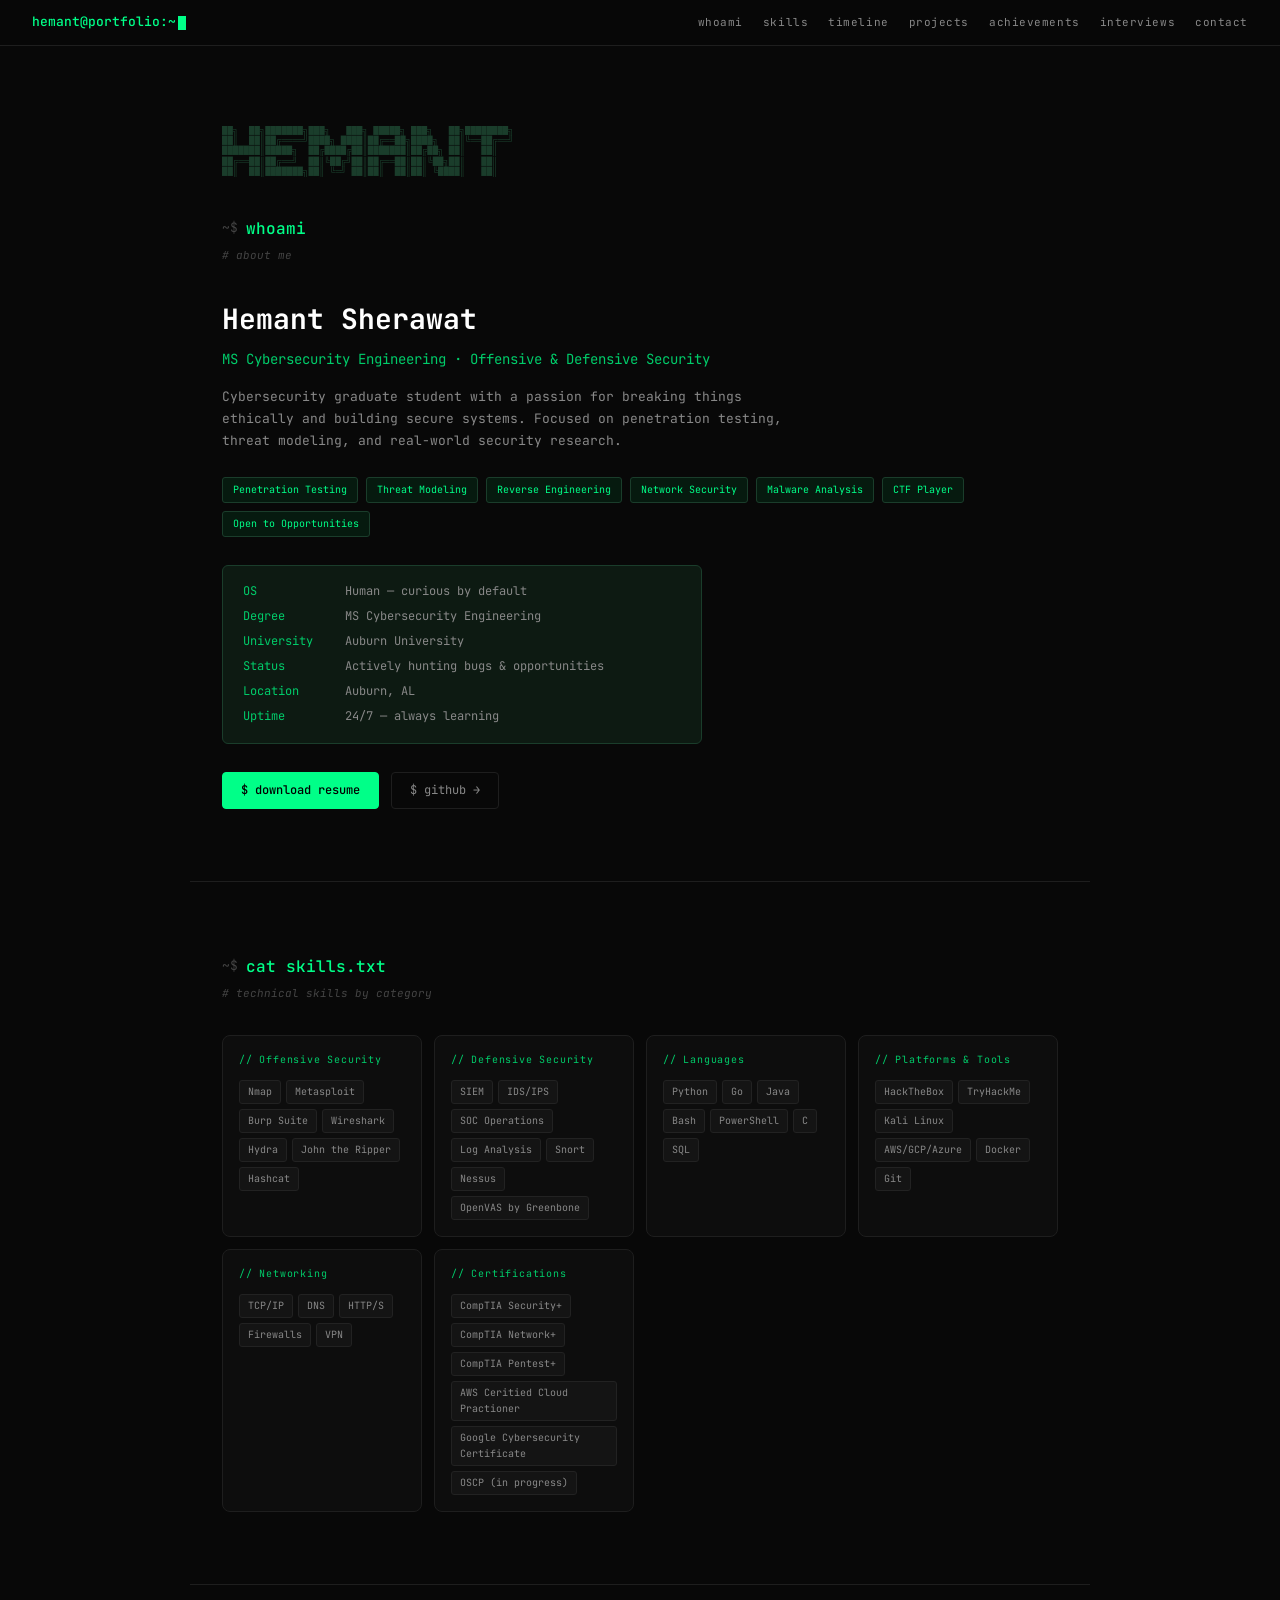
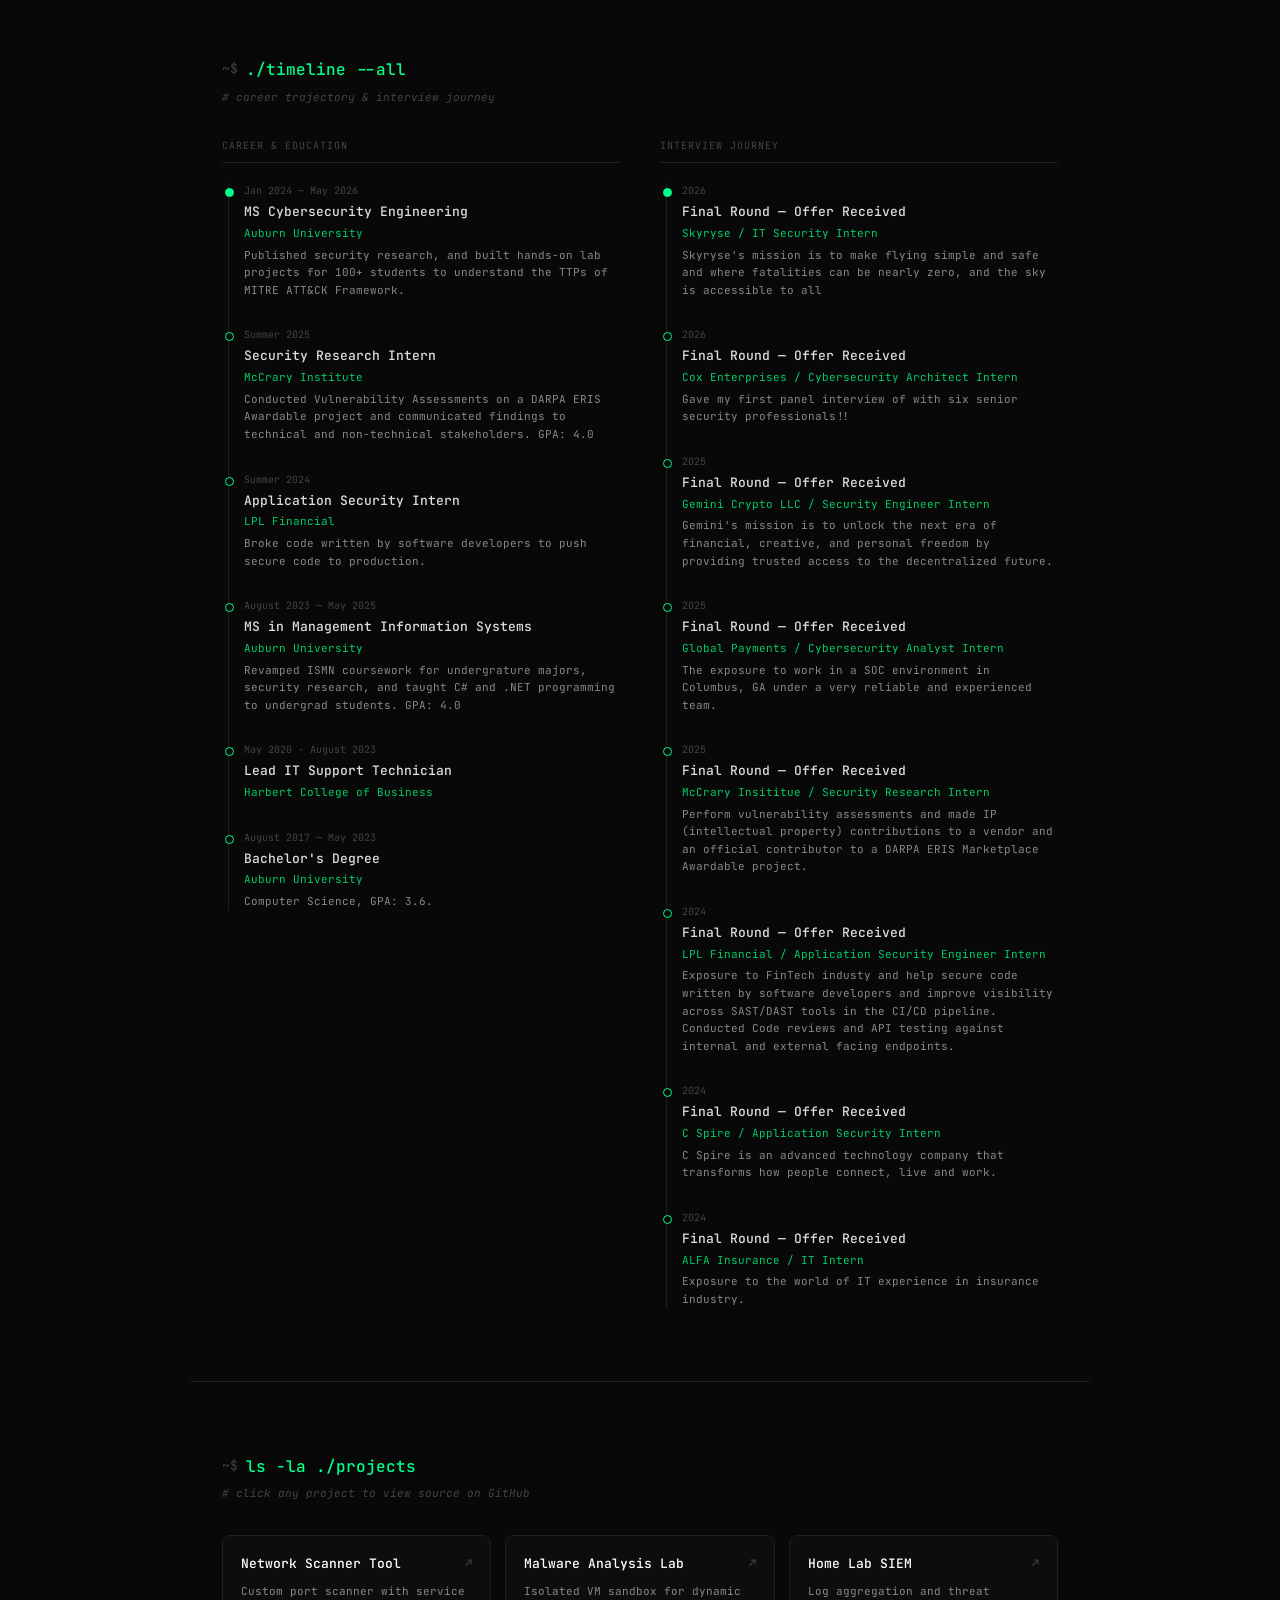
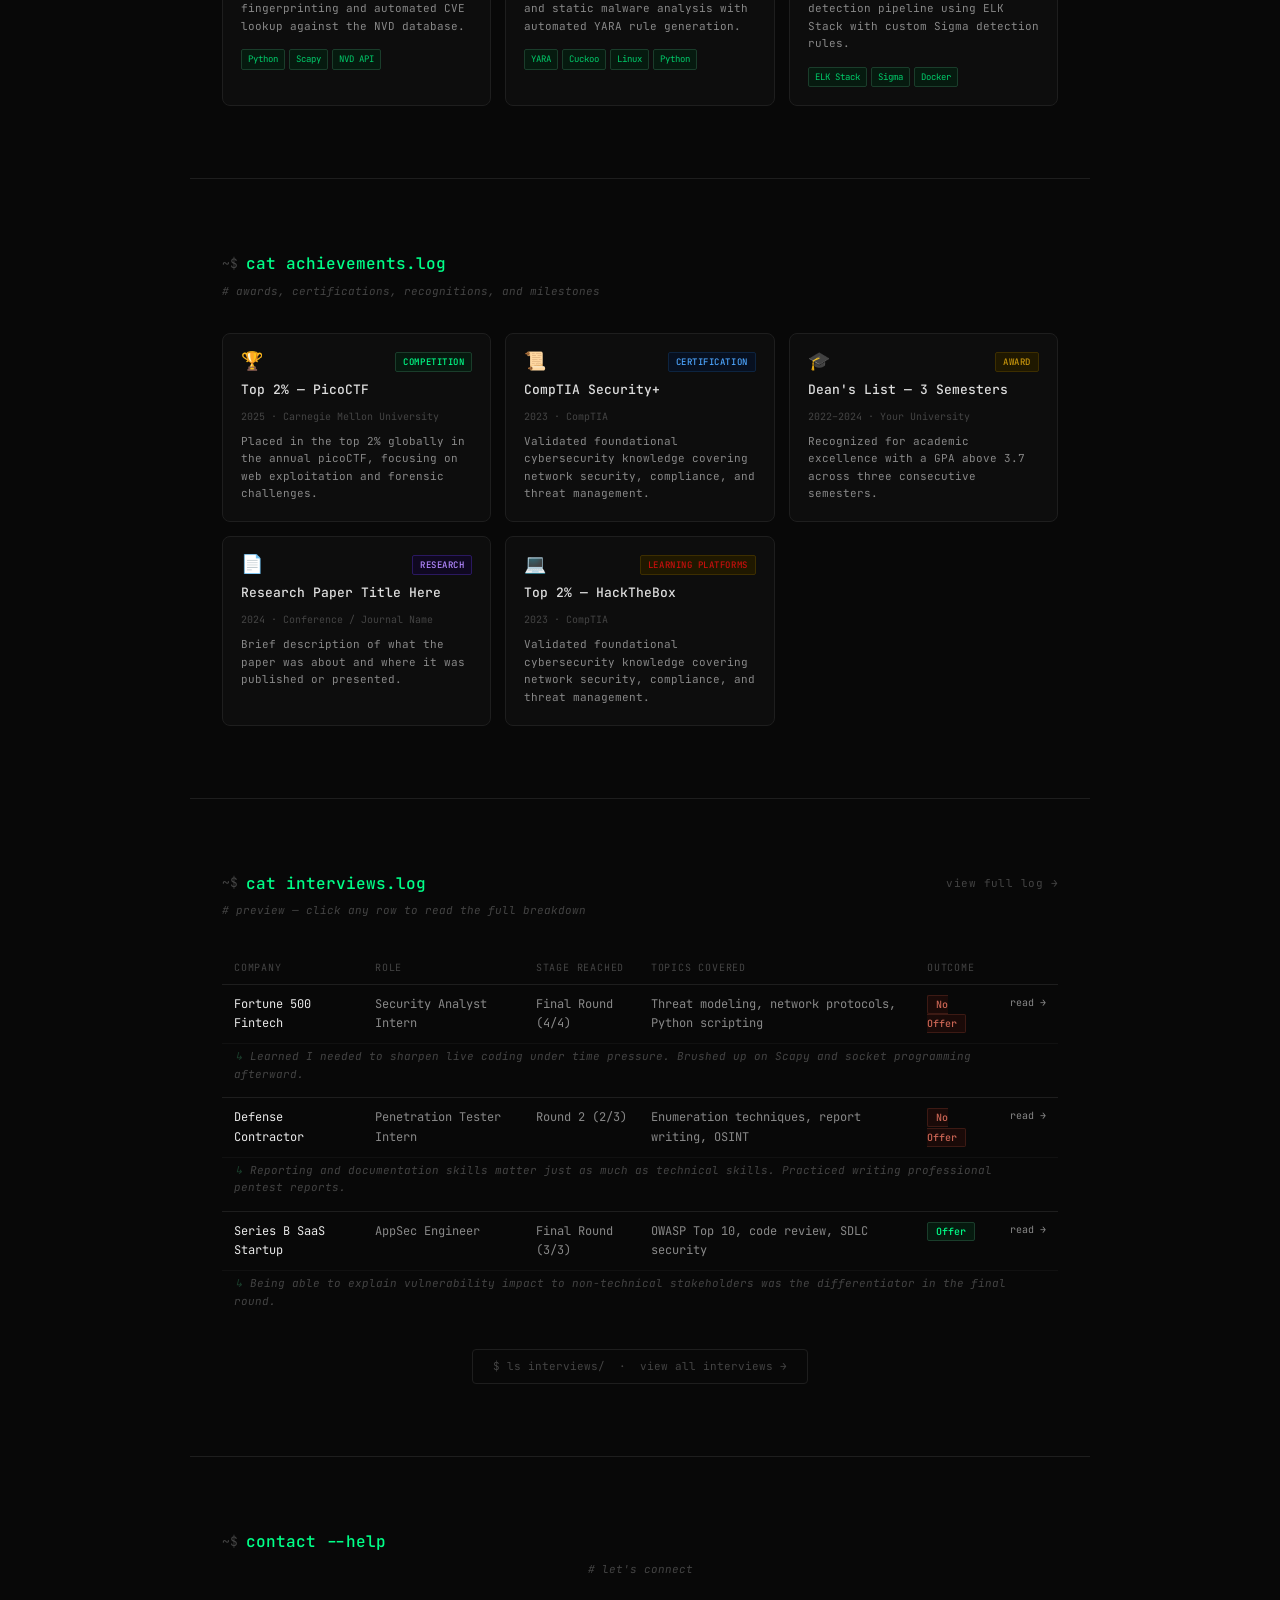
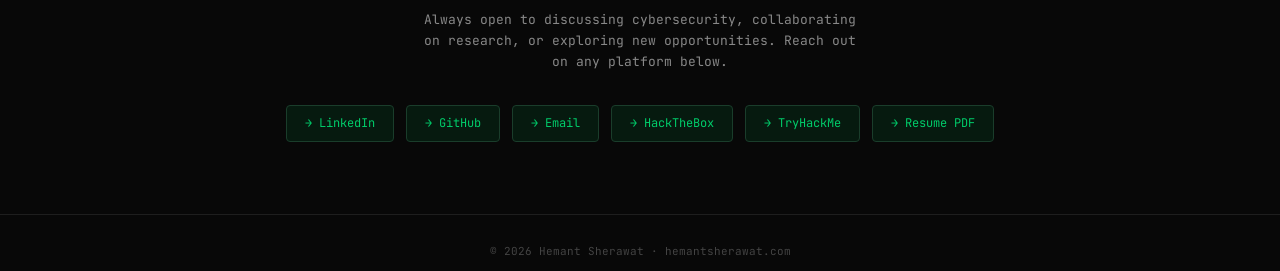
==== index.html @ 99dbd31d "update internship and interview details, including GPA and new roles" ====
<!DOCTYPE html>
<html lang="en">
<head>
  <meta charset="UTF-8" />
  <meta name="viewport" content="width=device-width, initial-scale=1.0" />

  <!-- ============================================================
    PAGE TITLE
    Change "Hemant Sherawat" to your full name.
    The text after the pipe is your tagline — update as you like.
  ============================================================ -->
  <title>Hemant Sherawat | Cybersecurity Engineer</title>

  <!-- ============================================================
    FAVICON
    Replace the href with a path to your own favicon file.
    Generate one at: https://favicon.io
    Example: <link rel="icon" href="./assets/favicon.ico" />
  ============================================================ -->
  <link rel="icon" href="data:image/svg+xml,<svg xmlns='http://www.w3.org/2000/svg' viewBox='0 0 100 100'><text y='.9em' font-size='90'>🔐</text></svg>" />

  <!-- ============================================================
    FONTS
    Currently using JetBrains Mono for the terminal aesthetic.
    To change: replace this URL with a different Google Fonts link
    and update the --font variable at the top of styles.css.
  ============================================================ -->
  <link rel="preconnect" href="https://fonts.googleapis.com" />
  <link rel="preconnect" href="https://fonts.gstatic.com" crossorigin />
  <link href="https://fonts.googleapis.com/css2?family=JetBrains+Mono:wght@400;500;700&display=swap" rel="stylesheet" />

  <!-- ============================================================
    STYLESHEET
    All colors, fonts, layout, and component styles live in styles.css.
    Open that file to change the theme, spacing, or any visual style.
  ============================================================ -->
  <link rel="stylesheet" href="styles.css" />

</head>

<body>

  <!-- ============================================================
    NAVBAR
    Left:  terminal prompt — update "hemant" to your username.
    Right: nav links — each href="#id" scrolls to that section.

    To ADD a nav link:
      Copy one <a> tag and set href="#your-section-id".
      Make sure the matching <section id="your-section-id"> exists below.

    To REMOVE a nav link: delete the <a> tag.
  ============================================================ -->
  <nav>
    <div class="nav-brand">hemant@portfolio:~<span class="cursor"></span></div>
    <div class="nav-links">
      <a href="#whoami">whoami</a>
      <a href="#skills">skills</a>
      <a href="#timeline">timeline</a>
      <a href="#projects">projects</a>
      <a href="#achievements">achievements</a>
      <a href="#interviews">interviews</a>
      <a href="#contact">contact</a>
    </div>
  </nav>


  <!-- ============================================================
    SECTION 1: HERO / WHOAMI
    id="whoami" — linked from navbar

    What to update here:
      - ASCII art <pre>: generate at https://patorjk.com/software/taag/
          Recommended fonts: ANSI Shadow, Big, Banner3
      - .hero-name:   your full name
      - .hero-title:  your current role or program
      - .hero-desc:   1–2 sentence bio
      - .hero-tag:    focus area pills (add/remove <span> as needed)
      - .sysinfo:     update each .si-val with your real info
                      add a row by copying one <div class="si-row"> block
      - Buttons:      set href="/resume.pdf" to your actual file path
                      set the GitHub href to your GitHub profile URL

    Styles for this section: search "7. HERO" in styles.css
  ============================================================ -->
  <section id="whoami">

    <!-- ASCII ART — replace with your own from patorjk.com -->
    <pre class="ascii-art">
██╗  ██╗███████╗███╗   ███╗ █████╗ ███╗   ██╗████████╗
██║  ██║██╔════╝████╗ ████║██╔══██╗████╗  ██║╚══██╔══╝
███████║█████╗  ██╔████╔██║███████║██╔██╗ ██║   ██║
██╔══██║██╔══╝  ██║╚██╔╝██║██╔══██║██║╚██╗██║   ██║
██║  ██║███████╗██║ ╚═╝ ██║██║  ██║██║ ╚████║   ██║
    </pre>

    <div class="section-cmd reveal">
      <div class="cmd-line">
        <span class="cmd-prompt">~$</span>
        <span class="cmd-text">whoami</span>
      </div>
      <div class="cmd-comment"># about me</div>
    </div>

    <!-- NAME — update to your full name -->
    <h1 class="hero-name reveal">Hemant Sherawat</h1>

    <!-- TITLE — your current role, program, or one-liner -->
    <p class="hero-title reveal">MS Cybersecurity Engineering · Offensive & Defensive Security</p>

    <!-- BIO — 1–2 sentences about yourself -->
    <p class="hero-desc reveal">
      Cybersecurity graduate student with a passion for breaking things ethically
      and building secure systems. Focused on penetration testing, threat modeling,
      and real-world security research.
    </p>

    <!-- TAG PILLS — add or remove <span class="hero-tag"> as needed -->
    <div class="hero-tags reveal">
      <span class="hero-tag">Penetration Testing</span>
      <span class="hero-tag">Threat Modeling</span>
      <span class="hero-tag">Reverse Engineering</span>
      <span class="hero-tag">Network Security</span>
      <span class="hero-tag">Malware Analysis</span>
      <span class="hero-tag">CTF Player</span>
      <span class="hero-tag">Open to Opportunities</span>
    </div>

    <!-- SYSINFO CARD (neofetch-style)
         Row format: <div class="si-row">
                       <span class="si-key">Label</span>
                       <span class="si-val">Value</span>
                     </div>
         To add a row: copy one si-row block.
         To remove a row: delete the si-row block. -->
    <div class="sysinfo reveal">
      <div class="si-row"><span class="si-key">OS</span><span class="si-val">Human — curious by default</span></div>
      <div class="si-row"><span class="si-key">Degree</span><span class="si-val">MS Cybersecurity Engineering</span></div>
      <div class="si-row"><span class="si-key">University</span><span class="si-val">Auburn University</span></div>
      <div class="si-row"><span class="si-key">Status</span><span class="si-val">Actively hunting bugs & opportunities</span></div>
      <div class="si-row"><span class="si-key">Location</span><span class="si-val">Auburn, AL</span></div>
      <div class="si-row"><span class="si-key">Uptime</span><span class="si-val">24/7 — always learning</span></div>
    </div>

    <!-- BUTTONS
         .btn-primary: filled green button
         .btn-ghost:   outlined button
         To add a button: copy one <a> block.
         To remove: delete the <a> block. -->
    <div class="hero-btns reveal">
      <a href="/resume.pdf" class="btn btn-primary" download>$ download resume</a>
      <a href="https://github.com/hzs0084" target="_blank" class="btn btn-ghost">$ github →</a>
    </div>

  </section>


  <!-- ============================================================
    SECTION 2: SKILLS
    id="skills" — linked from navbar

    Each .skill-card = one category.
    Each .skill-pill = one tool or technology.

    To ADD a category:  copy an entire .skill-card block.
    To ADD a skill:     add <span class="skill-pill">Name</span>.
    To REMOVE either:   delete the relevant block or tag.

    Styles for this section: search "8. SKILLS" in styles.css
  ============================================================ -->
  <section id="skills">
    <div class="section-cmd reveal">
      <div class="cmd-line">
        <span class="cmd-prompt">~$</span>
        <span class="cmd-text">cat skills.txt</span>
      </div>
      <div class="cmd-comment"># technical skills by category</div>
    </div>

    <div class="skills-grid">

      <!-- OFFENSIVE SECURITY — add tools with <span class="skill-pill"> -->
      <div class="skill-card reveal">
        <div class="skill-cat-name">// Offensive Security</div>
        <div class="skill-pills">
          <span class="skill-pill">Nmap</span>
          <span class="skill-pill">Metasploit</span>
          <span class="skill-pill">Burp Suite</span>
          <span class="skill-pill">Wireshark</span>
          <span class="skill-pill">Hydra</span>
          <span class="skill-pill">John the Ripper</span>
          <span class="skill-pill">Hashcat</span>
        </div>
      </div>

      <!-- DEFENSIVE SECURITY -->
      <div class="skill-card reveal">
        <div class="skill-cat-name">// Defensive Security</div>
        <div class="skill-pills">
          <span class="skill-pill">SIEM</span>
          <span class="skill-pill">IDS/IPS</span>
          <span class="skill-pill">SOC Operations</span>
          <span class="skill-pill">Log Analysis</span>
          <span class="skill-pill">Snort</span>
          <span class="skill-pill">Nessus</span>
          <span class="skill-pill">OpenVAS by Greenbone</span>
        </div>
      </div>

      <!-- LANGUAGES -->
      <div class="skill-card reveal">
        <div class="skill-cat-name">// Languages</div>
        <div class="skill-pills">
          <span class="skill-pill">Python</span>
          <span class="skill-pill">Go</span>
          <span class="skill-pill">Java</span>
          <span class="skill-pill">Bash</span>
          <span class="skill-pill">PowerShell</span>
          <span class="skill-pill">C</span>
          <span class="skill-pill">SQL</span>
        </div>
      </div>

      <!-- PLATFORMS & TOOLS -->
      <div class="skill-card reveal">
        <div class="skill-cat-name">// Platforms & Tools</div>
        <div class="skill-pills">
          <span class="skill-pill">HackTheBox</span>
          <span class="skill-pill">TryHackMe</span>
          <span class="skill-pill">Kali Linux</span>
          <span class="skill-pill">AWS/GCP/Azure</span>
          <span class="skill-pill">Docker</span>
          <span class="skill-pill">Git</span>
        </div>
      </div>

      <!-- NETWORKING -->
      <div class="skill-card reveal">
        <div class="skill-cat-name">// Networking</div>
        <div class="skill-pills">
          <span class="skill-pill">TCP/IP</span>
          <span class="skill-pill">DNS</span>
          <span class="skill-pill">HTTP/S</span>
          <span class="skill-pill">Firewalls</span>
          <span class="skill-pill">VPN</span>
        </div>
      </div>

      <!-- CERTIFICATIONS — earned or in-progress -->
      <div class="skill-card reveal">
        <div class="skill-cat-name">// Certifications</div>
        <div class="skill-pills">
          <span class="skill-pill">CompTIA Security+</span>
          <span class="skill-pill">CompTIA Network+</span>
          <span class="skill-pill">CompTIA Pentest+</span>
          <span class="skill-pill">AWS Ceritied Cloud Practioner</span>
          <span class="skill-pill">Google Cybersecurity Certificate</span>
          <span class="skill-pill">OSCP (in progress)</span>
          <!-- Example: <span class="skill-pill">OSCP</span> -->
        </div>
      </div>

    </div><!-- end .skills-grid -->
  </section>


  <!-- ============================================================
    SECTION 3: TIMELINE
    id="timeline" — linked from navbar

    Two columns: career/education (left) · interview journey (right).
    Each .tl-item = one milestone.

    To ADD a milestone:
      1. Copy a .tl-item block into the correct column.
      2. Update .tl-year, .tl-role, .tl-org, .tl-desc.
      3. Current position → class="tl-dot active"
         Past position    → class="tl-dot"
    To REMOVE: delete the .tl-item block.
    Order: newest first (top of list = most recent).

    Styles for this section: search "9. TIMELINE" in styles.css
  ============================================================ -->
  <section id="timeline">
    <div class="section-cmd reveal">
      <div class="cmd-line">
        <span class="cmd-prompt">~$</span>
        <span class="cmd-text">./timeline --all</span>
      </div>
      <div class="cmd-comment"># career trajectory & interview journey</div>
    </div>

    <div class="tl-layout">

      <!-- ── LEFT COLUMN: CAREER & EDUCATION ─────────────────── -->
      <div>
        <div class="tl-column-label reveal">career &amp; education</div>
        <div class="timeline">

          <!-- CURRENT POSITION — tl-dot active = filled green dot -->
          <div class="tl-item reveal">
            <div class="tl-dot active"></div>
            <div class="tl-year">Jan 2024 — May 2026</div>
            <div class="tl-role">MS Cybersecurity Engineering</div>
            <div class="tl-org">Auburn University</div>
            <div class="tl-desc">Published security research, and built hands-on lab projects for 100+ students 
              to understand the TTPs of MITRE ATT&CK Framework.</div>
          </div>

          <!-- PAST ROLE — copy this block for each internship/job -->
          <div class="tl-item reveal">
            <div class="tl-dot"></div>
            <div class="tl-year">Summer 2025</div>
            <div class="tl-role">Security Research Intern</div>
            <div class="tl-org">McCrary Institute</div>
            <div class="tl-desc">Conducted Vulnerability Assessments on a DARPA ERIS Awardable project and 
              communicated findings to technical and non-technical stakeholders. GPA: 4.0</div>
          </div>

          <!-- PAST ROLE — copy this block for each internship/job -->
          <div class="tl-item reveal">
            <div class="tl-dot"></div>
            <div class="tl-year">Summer 2024</div>
            <div class="tl-role">Application Security Intern</div>
            <div class="tl-org">LPL Financial</div>
            <div class="tl-desc">Broke code written by software developers to push secure code to production.</div>
          </div>

          <!-- PAST ROLE — -->

          <div class="tl-item reveal">
            <div class="tl-dot"></div>
            <div class="tl-year">August 2023 — May 2025</div>
            <div class="tl-role">MS in Management Information Systems</div>
            <div class="tl-org">Auburn University</div>
            <div class="tl-desc">Revamped ISMN coursework for undergrature majors, security research, and 
              taught C# and .NET programming to undergrad students. GPA: 4.0</div>
          </div>

          <!-- PAST ROLE — -->
          <div class="tl-item reveal">
            <div class="tl-dot"></div>
            <div class="tl-year">May 2020 - August 2023</div>
            <div class="tl-role">Lead IT Support Technician</div>
            <div class="tl-org">Harbert College of Business</div>
            <!-- <div class="tl-desc">Brief description of what you did and what you learned.</div> -->
          </div>

          <!-- EDUCATION MILESTONE -->
          <div class="tl-item reveal">
            <div class="tl-dot"></div>
            <div class="tl-year">August 2017 — May 2023</div>
            <div class="tl-role">Bachelor's Degree</div>
            <div class="tl-org">Auburn University</div>
            <div class="tl-desc">Computer Science, GPA: 3.6.</div>
          </div>

          <!-- ADD MORE CAREER MILESTONES ABOVE THIS LINE -->

        </div><!-- end .timeline (left) -->
      </div>

      <!-- ── RIGHT COLUMN: INTERVIEW JOURNEY ──────────────────── -->
      <!-- High-level summary only — full details live in #interviews below.
           Keep each .tl-desc short and focused on the key lesson. -->
      <div>
        <div class="tl-column-label reveal">interview journey</div>
        <div class="timeline">

          <div class="tl-item reveal">
            <div class="tl-dot active"></div>
            <div class="tl-year">2026</div>
            <div class="tl-role">Final Round — Offer Received</div>
            <div class="tl-org">Skyryse / IT Security Intern</div>
            <div class="tl-desc">Skyryse's mission is to make flying simple and safe and 
               where fatalities can be nearly zero, and the sky is accessible to all</div>
            <!-- <div class="tl-desc">Describe what made this interview stand out and what you learned.</div> -->
          </div>


          <div class="tl-item reveal">
            <div class="tl-dot"></div>
            <div class="tl-year">2026</div>
            <div class="tl-role">Final Round — Offer Received</div>
            <div class="tl-org">Cox Enterprises / Cybersecurity Architect Intern</div>
            <div class="tl-desc">Gave my first panel interview of with six senior security professionals!!</div>
          </div>

          <div class="tl-item reveal">
            <div class="tl-dot"></div>
            <div class="tl-year">2025</div>
            <div class="tl-role">Final Round — Offer Received</div>
            <div class="tl-org">Gemini Crypto LLC / Security Engineer Intern</div>
            <div class="tl-desc">Gemini's mission is to unlock the next era of financial, creative, and personal freedom 
              by providing trusted access to the decentralized future.</div>
          </div>


          <div class="tl-item reveal">
            <div class="tl-dot"></div>
            <div class="tl-year">2025</div>
            <div class="tl-role">Final Round — Offer Received</div>
            <div class="tl-org">Global Payments / Cybersecurity Analyst Intern</div>
            <div class="tl-desc">The exposure to work in a SOC environment in Columbus, GA under a very reliable and
              experienced team.</div>
          </div>

          <div class="tl-item reveal">
            <div class="tl-dot"></div>
            <div class="tl-year">2025</div>
            <div class="tl-role">Final Round — Offer Received</div>
            <div class="tl-org">McCrary Insititue / Security Research Intern</div>
            <div class="tl-desc">Perform vulnerability assessments and made IP (intellectual property) contributions 
              to a vendor and an official contributor to a DARPA ERIS Marketplace Awardable project.
            </div>
          </div>

          <div class="tl-item reveal">
            <div class="tl-dot"></div>
            <div class="tl-year">2024</div>
            <div class="tl-role">Final Round — Offer Received</div>
            <div class="tl-org">LPL Financial / Application Security Engineer Intern</div>
            <div class="tl-desc"> Exposure to FinTech industy and help secure code written by software developers and improve visibility
              across SAST/DAST tools in the CI/CD pipeline. Conducted Code reviews and API testing against internal and external facing
              endpoints.
            </div>
          </div>

          <div class="tl-item reveal">
            <div class="tl-dot"></div>
            <div class="tl-year">2024</div>
            <div class="tl-role">Final Round — Offer Received</div>
            <div class="tl-org">C Spire / Application Security Intern</div>
            <div class="tl-desc">C Spire is an advanced technology company that transforms how people connect, live and work.
            </div>
          </div>

          <div class="tl-item reveal">
            <div class="tl-dot"></div>
            <div class="tl-year">2024</div>
            <div class="tl-role">Final Round — Offer Received</div>
            <div class="tl-org">ALFA Insurance / IT Intern</div>
            <div class="tl-desc">Exposure to the world of IT experience in insurance industry.</div>
          </div>
<!-- 
           <div class="tl-item reveal">
            <div class="tl-dot"></div>
            <div class="tl-year">2024</div>
            <div class="tl-role">Multiple Final Rounds</div>
            <div class="tl-org">Various companies</div>
            <div class="tl-desc">Sharpened threat modeling and live coding under pressure across 3 final rounds.</div>
          </div>


          <div class="tl-item reveal">
            <div class="tl-dot"></div>
            <div class="tl-year">2023</div>
            <div class="tl-role">First Technical Interviews</div>
            <div class="tl-org">Entry level roles</div>
            <div class="tl-desc">First exposure to behavioral + technical screening. Learned to structure answers with STAR method.</div>
          </div> -->

          <!-- ADD MORE INTERVIEW MILESTONES ABOVE THIS LINE -->

        </div><!-- end .timeline (right) -->
      </div>

    </div><!-- end .tl-layout -->
  </section>


  <!-- ============================================================
    SECTION 4: PROJECTS
    id="projects" — linked from navbar

    Each .proj-card = one project. The entire card is a link.

    To ADD a project:
      1. Copy one <a class="proj-card"> block.
      2. Set href to your GitHub repo or live demo URL.
      3. Update .proj-name, .proj-desc, and .proj-tag pills.
    To REMOVE: delete the <a class="proj-card"> block.

    Tip: order by impressiveness — best project first.
    Styles for this section: search "10. PROJECTS" in styles.css
  ============================================================ -->
  <section id="projects">
    <div class="section-cmd reveal">
      <div class="cmd-line">
        <span class="cmd-prompt">~$</span>
        <span class="cmd-text">ls -la ./projects</span>
      </div>
      <div class="cmd-comment"># click any project to view source on GitHub</div>
    </div>

    <div class="projects-grid">

      <!-- PROJECT CARD — copy this block for each project -->
      <a href="https://github.com/YOUR_USERNAME/project-1" target="_blank" class="proj-card reveal">
        <div class="proj-header">
          <span class="proj-name">Network Scanner Tool</span>
          <span class="proj-arrow">↗</span>
        </div>
        <p class="proj-desc">
          Custom port scanner with service fingerprinting and automated CVE
          lookup against the NVD database.
        </p>
        <!-- Stack tags — add/remove <span class="proj-tag"> as needed -->
        <div class="proj-tags">
          <span class="proj-tag">Python</span>
          <span class="proj-tag">Scapy</span>
          <span class="proj-tag">NVD API</span>
        </div>
      </a>

      <a href="https://github.com/YOUR_USERNAME/project-2" target="_blank" class="proj-card reveal">
        <div class="proj-header">
          <span class="proj-name">Malware Analysis Lab</span>
          <span class="proj-arrow">↗</span>
        </div>
        <p class="proj-desc">
          Isolated VM sandbox for dynamic and static malware analysis with
          automated YARA rule generation.
        </p>
        <div class="proj-tags">
          <span class="proj-tag">YARA</span>
          <span class="proj-tag">Cuckoo</span>
          <span class="proj-tag">Linux</span>
          <span class="proj-tag">Python</span>
        </div>
      </a>

      <a href="https://github.com/YOUR_USERNAME/project-3" target="_blank" class="proj-card reveal">
        <div class="proj-header">
          <span class="proj-name">Home Lab SIEM</span>
          <span class="proj-arrow">↗</span>
        </div>
        <p class="proj-desc">
          Log aggregation and threat detection pipeline using ELK Stack with
          custom Sigma detection rules.
        </p>
        <div class="proj-tags">
          <span class="proj-tag">ELK Stack</span>
          <span class="proj-tag">Sigma</span>
          <span class="proj-tag">Docker</span>
        </div>
      </a>

      <!-- ADD YOUR REAL PROJECTS ABOVE THIS LINE -->

    </div><!-- end .projects-grid -->
  </section>


  <!-- ============================================================
    SECTION 5: ACHIEVEMENTS
    id="achievements" — linked from navbar

    Each .achievement-item = one achievement card.

    To ADD an achievement:
      1. Copy one .achievement-item block.
      2. Update .ach-icon (emoji), .ach-title, .ach-meta, .ach-desc.
      3. Set the badge class to match the type:
           .badge-gold   → awards, scholarships, honors
           .badge-blue   → certifications, completed courses
           .badge-green  → CTF / competition placements
           .badge-purple → publications, research, conference talks
    To REMOVE: delete the .achievement-item block.

    Styles for this section: search "11. ACHIEVEMENTS" in styles.css
  ============================================================ -->
  <section id="achievements">
    <div class="section-cmd reveal">
      <div class="cmd-line">
        <span class="cmd-prompt">~$</span>
        <span class="cmd-text">cat achievements.log</span>
      </div>
      <div class="cmd-comment"># awards, certifications, recognitions, and milestones</div>
    </div>

    <div class="achievements-grid">

      <!-- CTF / COMPETITION — badge-green -->
      <div class="achievement-item reveal">
        <div class="ach-top">
          <span class="ach-icon">🏆</span>
          <span class="ach-badge badge-green">Competition</span>
        </div>
        <div class="ach-title">Top 2% — PicoCTF</div>
        <div class="ach-meta">2025 · Carnegie Mellon University</div>
        <div class="ach-desc">Placed in the top 2% globally in the annual picoCTF, focusing on web exploitation and forensic challenges.</div>
      </div>

      <!-- CERTIFICATION — badge-blue -->
      <div class="achievement-item reveal">
        <div class="ach-top">
          <span class="ach-icon">📜</span>
          <span class="ach-badge badge-blue">Certification</span>
        </div>
        <div class="ach-title">CompTIA Security+</div>
        <div class="ach-meta">2023 · CompTIA</div>
        <div class="ach-desc">Validated foundational cybersecurity knowledge covering network security, compliance, and threat management.</div>
      </div>

      <!-- AWARD / HONOR — badge-gold -->
      <div class="achievement-item reveal">
        <div class="ach-top">
          <span class="ach-icon">🎓</span>
          <span class="ach-badge badge-gold">Award</span>
        </div>
        <div class="ach-title">Dean's List — 3 Semesters</div>
        <div class="ach-meta">2022–2024 · Your University</div>
        <div class="ach-desc">Recognized for academic excellence with a GPA above 3.7 across three consecutive semesters.</div>
      </div>

      <!-- RESEARCH / PUBLICATION — badge-purple -->
      <div class="achievement-item reveal">
        <div class="ach-top">
          <span class="ach-icon">📄</span>
          <span class="ach-badge badge-purple">Research</span>
        </div>
        <div class="ach-title">Research Paper Title Here</div>
        <div class="ach-meta">2024 · Conference / Journal Name</div>
        <div class="ach-desc">Brief description of what the paper was about and where it was published or presented.</div>
      </div>

      <!-- LEARNING PLATFORMS — badge-red -->
      <div class="achievement-item reveal">
        <div class="ach-top">
          <span class="ach-icon">💻</span>
          <span class="ach-badge badge-red">Learning Platforms</span>
        </div>
        <div class="ach-title">Top 2% — HackTheBox</div>
        <div class="ach-meta">2023 · CompTIA</div>
        <div class="ach-desc">Validated foundational cybersecurity knowledge covering network security, compliance, and threat management.</div>
      </div>

      <!-- ADD YOUR REAL ACHIEVEMENTS ABOVE THIS LINE -->

    </div><!-- end .achievements-grid -->
  </section>


  <!-- ============================================================
    SECTION 6: INTERVIEW LOG
    id="interviews" — linked from navbar

    This is a PREVIEW TABLE — shows your 3 most recent interviews.
    Clicking any row navigates to the full detail page.
    Clicking "view full log →" navigates to interviews/index.html.

    To ADD an interview row:
      1. Copy one <tr class="interview-row"> block (+ optional takeaway <tr>).
      2. Set data-href to the relative path of the detail page,
         e.g. data-href="./interviews/company-role.html"
         If the detail page doesn't exist yet, leave it as "#" temporarily.
      3. Update all <td> cells.
      4. Set the outcome badge class:
           <span class="status offer">    Offer received
           <span class="status no-offer"> Rejected
           <span class="status pending">  In progress
           <span class="status withdrew"> You withdrew
    The takeaway row is optional — delete it if not needed.
    Keep this table to your 3–4 most recent/notable interviews.
    All interviews live in interviews/index.html.

    Styles for this section: search "12. INTERVIEW" in styles.css
    Row click behaviour: see "INTERVIEW ROW CLICKS" in main.js
  ============================================================ -->
  <section id="interviews">
    <div class="section-cmd reveal">
      <div class="cmd-line">
        <span class="cmd-prompt">~$</span>
        <span class="cmd-text">cat interviews.log</span>
        <!-- "view full log →" — links to the full interviews index page.
             No changes needed unless you move the interviews folder. -->
        <a href="./interviews/index.html" class="cmd-view-all">view full log →</a>
      </div>
      <div class="cmd-comment"># preview — click any row to read the full breakdown</div>
    </div>

    <div class="interview-table-wrap reveal">
      <table class="interview-table">
        <thead>
          <tr>
            <!-- Column headers — rename freely -->
            <th>Company</th>
            <th>Role</th>
            <th>Stage Reached</th>
            <th>Topics Covered</th>
            <th>Outcome</th>
            <th></th><!-- arrow column -->
          </tr>
        </thead>
        <tbody>

          <!-- INTERVIEW ROW — copy this block for each entry.
               data-href: path to the detail page for this interview.
                          Set to "./interviews/company-role.html"
                          Use "#" if the page doesn't exist yet. -->
          <tr class="interview-row" data-href="./interviews/company-role-template.html">
            <td class="td-company">Fortune 500 Fintech</td>
            <td>Security Analyst Intern</td>
            <td>Final Round (4/4)</td>
            <td>Threat modeling, network protocols, Python scripting</td>
            <td><span class="status no-offer">No Offer</span></td>
            <td class="td-view">read →</td>
          </tr>
          <!-- TAKEAWAY ROW — optional, delete if not needed -->
          <tr class="takeaway-row">
            <td colspan="6">Learned I needed to sharpen live coding under time pressure. Brushed up on Scapy and socket programming afterward.</td>
          </tr>

          <tr class="interview-row" data-href="./interviews/company-role-template.html">
            <td class="td-company">Defense Contractor</td>
            <td>Penetration Tester Intern</td>
            <td>Round 2 (2/3)</td>
            <td>Enumeration techniques, report writing, OSINT</td>
            <td><span class="status no-offer">No Offer</span></td>
            <td class="td-view">read →</td>
          </tr>
          <tr class="takeaway-row">
            <td colspan="6">Reporting and documentation skills matter just as much as technical skills. Practiced writing professional pentest reports.</td>
          </tr>

          <tr class="interview-row" data-href="./interviews/company-role-template.html">
            <td class="td-company">Series B SaaS Startup</td>
            <td>AppSec Engineer</td>
            <td>Final Round (3/3)</td>
            <td>OWASP Top 10, code review, SDLC security</td>
            <td><span class="status offer">Offer</span></td>
            <td class="td-view">read →</td>
          </tr>
          <tr class="takeaway-row">
            <td colspan="6">Being able to explain vulnerability impact to non-technical stakeholders was the differentiator in the final round.</td>
          </tr>

          <!-- ADD MORE INTERVIEW ROWS ABOVE THIS LINE -->
          <!-- Remember: keep this to 3–4 previews. Full list → interviews/index.html -->

        </tbody>
      </table>
    </div><!-- end .interview-table-wrap -->

    <!-- "View full log" footer link — also links to interviews/index.html -->
    <div class="interviews-footer reveal">
      <a href="./interviews/index.html" class="interviews-view-all">
        $ ls interviews/ &nbsp;·&nbsp; view all interviews →
      </a>
    </div>

  </section>


  <!-- ============================================================
    SECTION 7: CONTACT
    id="contact" — linked from navbar

    To ADD a link:    copy one <a class="contact-chip"> block.
    To REMOVE a link: delete the <a> block.
    To change the tagline: edit the <p class="contact-tagline"> text.

    Styles for this section: search "13. CONTACT" in styles.css
  ============================================================ -->
  <section id="contact">
    <div class="section-cmd reveal">
      <div class="cmd-line">
        <span class="cmd-prompt">~$</span>
        <span class="cmd-text">contact --help</span>
      </div>
      <div class="cmd-comment"># let's connect</div>
    </div>

    <!-- Update this tagline with your own words -->
    <p class="contact-tagline reveal">
      Always open to discussing cybersecurity, collaborating on research,
      or exploring new opportunities. Reach out on any platform below.
    </p>

    <div class="contact-links reveal">
      <a href="https://linkedin.com/in/hemantsherawat" target="_blank" class="contact-chip">→ LinkedIn</a>
      <a href="https://github.com/bigsusman" target="_blank" class="contact-chip">→ GitHub</a>
      <a href="mailto:sherawat.hemant@email.com" class="contact-chip">→ Email</a>
      <a href="https://profile.hackthebox.com/" target="_blank" class="contact-chip">→ HackTheBox</a>
      <a href="https://tryhackme.com/p/bigsusman" target="_blank" class="contact-chip">→ TryHackMe</a>
      <a href="/resume.pdf" download class="contact-chip">→ Resume PDF</a>
      <!-- Add more contact links here -->
    </div>
  </section>


  <!-- ============================================================
    FOOTER
    The year and your name/domain are set automatically by main.js.
    To update: search "footer-text" in main.js and change the string.
  ============================================================ -->
  <footer>
    <span id="footer-text"></span>
  </footer>


  <!-- ============================================================
    JAVASCRIPT
    All scripts live in main.js — open that file to:
      - Adjust scroll reveal animation timing (threshold value)
      - Update your name/domain in the footer text
      - Add any new interactive behavior
  ============================================================ -->
  <script src="main.js"></script>
  
</body>
</html>
---- styles.css ----
/* ================================================================
   styles.css — Portfolio Stylesheet
   Hemant Sherawat · hemantsherawat.com
   ================================================================

   TABLE OF CONTENTS
   -----------------
   1.  CSS Variables (Theme Colors)
   2.  Base Reset & Global Styles
   3.  Scrollbar
   4.  Animations (blink cursor, scroll reveal)
   5.  Navbar
   6.  Section Wrapper & Section Headers
   7.  Hero (#whoami)
       7a. ASCII Art
       7b. Name, Title, Description
       7c. Tag Pills
       7d. Sysinfo Card
       7e. Buttons
   8.  Skills (#skills)
   9.  Timeline (#timeline)
   10. Projects (#projects)
   11. Achievements (#achievements)
   12. Interview Log (#interviews)
   13. Contact (#contact)
   14. Footer
   15. Responsive / Mobile

   ================================================================ */


/* ----------------------------------------------------------------
   1. CSS VARIABLES — THEME COLORS
   Change these to restyle the entire site instantly.

   --accent:          Main green highlight color
   --accent-dim:      Dimmer version used for hover states & labels
   --bg:              Page background
   --bg-card:         Card / panel background
   --bg-hover:        Hover background on interactive rows/cards
   --bg-accent-faint: Very faint green tint for badge backgrounds
   --border:          Default border color
   --border-accent:   Accent-colored (green) border
   --text:            Primary text color
   --text-muted:      Secondary / muted text
   --text-dim:        Dimmer tertiary text (labels, timestamps)
   --red / --yellow:  Used for outcome badge colors
   --font:            Font family — change here to update everywhere
---------------------------------------------------------------- */
:root {
  --accent:          #00ff88;
  --accent-dim:      #00cc6a;
  --bg:              #080808;
  --bg-card:         #0d0d0d;
  --bg-hover:        #111;
  --bg-accent-faint: #061a0f;
  --border:          #1e1e1e;
  --border-accent:   #1a3d2b;
  --text:            #e8e8e8;
  --text-muted:      #888;
  --text-dim:        #444;
  --red:             #cc6655;
  --red-bg:          #1a0a08;
  --red-border:      #3d1a14;
  --yellow:          #ccaa44;
  --yellow-bg:       #1a1608;
  --yellow-border:   #3d3014;
  --font:            'JetBrains Mono', monospace;
}


/* ----------------------------------------------------------------
   2. BASE RESET & GLOBAL STYLES
   No changes needed here unless you want to adjust
   base font size, line height, or scroll behavior.
---------------------------------------------------------------- */
*, *::before, *::after {
  box-sizing: border-box;
  margin: 0;
  padding: 0;
}
html { scroll-behavior: smooth; }
body {
  font-family: var(--font);
  background: var(--bg);
  color: var(--text);
  font-size: 14px;
  line-height: 1.6;
}


/* ----------------------------------------------------------------
   3. SCROLLBAR
   Gives the browser scrollbar a dark terminal look.
   Remove this block to restore the default browser scrollbar.
---------------------------------------------------------------- */
::-webkit-scrollbar       { width: 6px; }
::-webkit-scrollbar-track { background: var(--bg); }
::-webkit-scrollbar-thumb { background: #222; border-radius: 3px; }


/* ----------------------------------------------------------------
   4. ANIMATIONS

   .cursor — blinking terminal cursor in the navbar.
             No changes needed.

   .reveal / .reveal.visible — scroll-reveal fade+slide.
             Elements start invisible and slide up when they
             enter the viewport. Triggered by IntersectionObserver
             in main.js. Adjust translateY or transition duration
             here if you want a different animation feel.
---------------------------------------------------------------- */
@keyframes blink { 0%, 100% { opacity: 1; } 50% { opacity: 0; } }

.cursor {
  display: inline-block;
  width: 8px;
  height: 14px;
  background: var(--accent);
  animation: blink 1s step-end infinite;
  vertical-align: text-bottom;
  margin-left: 2px;
}

.reveal {
  opacity: 0;
  transform: translateY(24px);
  transition: opacity 0.5s ease, transform 0.5s ease;
}
.reveal.visible {
  opacity: 1;
  transform: translateY(0);
}


/* ----------------------------------------------------------------
   5. NAVBAR
   Sticky top bar with terminal prompt on the left and nav
   links on the right.

   To change the prompt text: edit .nav-brand in index.html.
   To add a nav link: copy an <a> in index.html and set
   href="#section-id" to match the target section.
---------------------------------------------------------------- */
nav {
  position: sticky;
  top: 0;
  z-index: 100;
  background: rgba(8, 8, 8, 0.92);
  backdrop-filter: blur(8px);
  border-bottom: 1px solid var(--border);
  padding: 12px 32px;
  display: flex;
  align-items: center;
  justify-content: space-between;
}
.nav-brand {
  font-size: 13px;
  color: var(--accent);
  font-weight: 500;
}
.nav-links { display: flex; gap: 20px; flex-wrap: wrap; }
.nav-links a {
  font-size: 11px;
  color: var(--text-muted);
  text-decoration: none;
  letter-spacing: 0.05em;
  transition: color 0.2s;
}
.nav-links a:hover { color: var(--accent); }


/* ----------------------------------------------------------------
   6. SECTION WRAPPER & SECTION HEADERS

   section — wraps every page section.
     max-width: controls content width. Reduce to 760px for narrower.
     padding: controls top/bottom spacing per section.

   .section-cmd — the green "$ command" header above each section.
     .cmd-prompt:  the "~$" dollar sign
     .cmd-text:    the command name (e.g. "cat skills.txt")
     .cmd-comment: the grey italic description line below
---------------------------------------------------------------- */
section {
  max-width: 900px;
  margin: 0 auto;
  padding: 72px 32px;
  border-bottom: 1px solid var(--border);
}
section:last-of-type { border-bottom: none; }

.section-cmd  { margin-bottom: 32px; }
.cmd-line     { display: flex; align-items: center; gap: 8px; margin-bottom: 6px; }
.cmd-prompt   { color: var(--text-dim); font-size: 13px; }
.cmd-text     { color: var(--accent); font-size: 16px; font-weight: 500; }
.cmd-comment  { font-size: 11px; color: var(--text-dim); font-style: italic; }


/* ----------------------------------------------------------------
   7. HERO SECTION (#whoami)
---------------------------------------------------------------- */
#whoami { padding-top: 80px; }

/* 7a. ASCII Art banner
   Generate your own at: https://patorjk.com/software/taag/
   Recommended fonts: ANSI Shadow, Big, Banner3
   Paste the output into <pre class="ascii-art"> in index.html. */
.ascii-art {
  font-size: 9px;
  line-height: 1.15;
  color: #1a3d2b;
  white-space: pre;
  overflow-x: auto;
  margin-bottom: 28px;
  letter-spacing: 0;
}

/* 7b. Name, Title, Description
   Update the actual text in index.html, not here. */
.hero-name {
  font-size: 28px;
  font-weight: 700;
  color: #fff;
  margin-bottom: 6px;
}
.hero-title {
  font-size: 14px;
  color: var(--accent-dim);
  margin-bottom: 16px;
}
.hero-desc {
  font-size: 13px;
  color: var(--text-muted);
  max-width: 560px;
  line-height: 1.7;
  margin-bottom: 24px;
}

/* 7c. Tag Pills
   To add/remove tags: edit <span class="hero-tag"> in index.html. */
.hero-tags { display: flex; flex-wrap: wrap; gap: 8px; margin-bottom: 28px; }
.hero-tag {
  font-size: 10px;
  color: var(--accent);
  background: var(--bg-accent-faint);
  border: 0.5px solid var(--border-accent);
  padding: 4px 10px;
  border-radius: 3px;
}

/* 7d. Sysinfo Card (neofetch-style)
   To edit rows: update .si-key / .si-val text in index.html.
   To add a row: copy one <div class="si-row"> block. */
.sysinfo {
  background: #0d1a12;
  border: 0.5px solid var(--border-accent);
  border-radius: 6px;
  padding: 16px 20px;
  margin-bottom: 28px;
  max-width: 480px;
}
.si-row {
  display: flex;
  gap: 12px;
  margin-bottom: 6px;
  font-size: 12px;
}
.si-row:last-child { margin-bottom: 0; }
.si-key { color: var(--accent-dim); min-width: 90px; }
.si-val { color: var(--text-muted); }

/* 7e. Buttons
   .btn-primary: filled green button (e.g. Download Resume)
   .btn-ghost:   outlined button (e.g. GitHub)
   To change text/links: edit the <a> tags in index.html. */
.hero-btns { display: flex; gap: 12px; flex-wrap: wrap; }
.btn {
  font-family: var(--font);
  font-size: 12px;
  padding: 8px 18px;
  border-radius: 4px;
  cursor: pointer;
  text-decoration: none;
  display: inline-flex;
  align-items: center;
  gap: 6px;
  transition: all 0.2s;
  border: 0.5px solid;
}
.btn-primary {
  color: #000;
  background: var(--accent);
  border-color: var(--accent);
  font-weight: 500;
}
.btn-primary:hover { background: var(--accent-dim); border-color: var(--accent-dim); }
.btn-ghost {
  color: var(--text-muted);
  background: transparent;
  border-color: var(--border);
}
.btn-ghost:hover { border-color: var(--accent); color: var(--accent); }


/* ----------------------------------------------------------------
   8. SKILLS SECTION (#skills)

   .skills-grid — responsive grid of category cards.
   .skill-card  — one card per skill category.
   .skill-pill  — individual tool/technology tag.

   To add a category: copy a .skill-card block in index.html.
   To add a pill: add <span class="skill-pill">Name</span>.
---------------------------------------------------------------- */
.skills-grid {
  display: grid;
  grid-template-columns: repeat(auto-fill, minmax(200px, 1fr));
  gap: 12px;
}
.skill-card {
  background: var(--bg-card);
  border: 0.5px solid var(--border);
  border-radius: 8px;
  padding: 16px;
  transition: border-color 0.2s;
}
.skill-card:hover { border-color: var(--border-accent); }
.skill-cat-name {
  font-size: 10px;
  color: var(--accent-dim);
  letter-spacing: 0.08em;
  margin-bottom: 12px;
}
.skill-pills { display: flex; flex-wrap: wrap; gap: 5px; }
.skill-pill {
  font-size: 10px;
  color: var(--text-muted);
  background: #141414;
  border: 0.5px solid #222;
  padding: 3px 8px;
  border-radius: 3px;
}


/* ----------------------------------------------------------------
   9. TIMELINE SECTION (#timeline)

   Two-column layout: career/education on the left, interview
   journey on the right.

   .tl-item    — one milestone block.
   .tl-dot     — the dot on the vertical line (hollow = past).
   .tl-dot.active — filled dot for current position.

   To add a milestone: copy a .tl-item block in index.html.
   Add items newest-first (top of the list = most recent).
---------------------------------------------------------------- */
.tl-layout {
  display: grid;
  grid-template-columns: 1fr 1fr;
  gap: 0 40px;
}
.tl-column-label {
  font-size: 10px;
  color: var(--text-dim);
  letter-spacing: 0.1em;
  text-transform: uppercase;
  margin-bottom: 20px;
  border-bottom: 0.5px solid var(--border);
  padding-bottom: 8px;
}
.timeline { position: relative; padding-left: 22px; }
.timeline::before {
  content: '';
  position: absolute;
  left: 6px; top: 0; bottom: 0;
  width: 1px;
  background: var(--border);
}
.tl-item          { position: relative; margin-bottom: 28px; }
.tl-item:last-child { margin-bottom: 0; }
.tl-dot {
  position: absolute;
  left: -19px; top: 5px;
  width: 9px; height: 9px;
  border-radius: 50%;
  border: 1.5px solid var(--accent);
  background: var(--bg);
}
.tl-dot.active    { background: var(--accent); }
.tl-year          { font-size: 10px; color: var(--text-dim);  margin-bottom: 3px; }
.tl-role          { font-size: 13px; color: #ddd; font-weight: 500; margin-bottom: 2px; }
.tl-org           { font-size: 11px; color: var(--accent-dim); margin-bottom: 4px; }
.tl-desc          { font-size: 11px; color: var(--text-muted); line-height: 1.6; }


/* ----------------------------------------------------------------
   10. PROJECTS SECTION (#projects)

   .proj-card — one project, the whole card is a clickable link.
   To add a project: copy a .proj-card block in index.html and
   set href to the GitHub repo URL.
   To add a stack tag: add <span class="proj-tag">Name</span>.
---------------------------------------------------------------- */
.projects-grid {
  display: grid;
  grid-template-columns: repeat(auto-fill, minmax(240px, 1fr));
  gap: 14px;
}
.proj-card {
  background: var(--bg-card);
  border: 0.5px solid var(--border);
  border-radius: 8px;
  padding: 18px;
  text-decoration: none;
  display: block;
  transition: border-color 0.2s, transform 0.2s;
}
.proj-card:hover {
  border-color: var(--border-accent);
  transform: translateY(-2px);
}
.proj-header {
  display: flex;
  justify-content: space-between;
  align-items: flex-start;
  margin-bottom: 8px;
}
.proj-name  { font-size: 13px; color: #fff; font-weight: 500; }
.proj-arrow { font-size: 12px; color: var(--text-dim); transition: color 0.2s; }
.proj-card:hover .proj-arrow { color: var(--accent); }
.proj-desc  { font-size: 11px; color: var(--text-muted); line-height: 1.6; margin-bottom: 14px; }
.proj-tags  { display: flex; flex-wrap: wrap; gap: 4px; }
.proj-tag {
  font-size: 9px;
  color: var(--accent-dim);
  background: var(--bg-accent-faint);
  border: 0.5px solid var(--border-accent);
  padding: 2px 6px;
  border-radius: 2px;
}


/* ----------------------------------------------------------------
   11. ACHIEVEMENTS SECTION (#achievements)

   .achievement-item — one achievement card.
   .ach-badge        — colored label in the top-right of the card.

   Badge color classes — use the right one per achievement type:
     .badge-gold   → awards, scholarships, honors
     .badge-blue   → certifications, completed courses
     .badge-green  → CTF / competition placements
     .badge-purple → publications, research, conference talks

   To add an achievement: copy an .achievement-item block in index.html.
---------------------------------------------------------------- */
.achievements-grid {
  display: grid;
  grid-template-columns: repeat(auto-fill, minmax(260px, 1fr));
  gap: 14px;
}
.achievement-item {
  background: var(--bg-card);
  border: 0.5px solid var(--border);
  border-radius: 8px;
  padding: 18px;
  transition: border-color 0.2s;
  display: flex;
  flex-direction: column;
  gap: 8px;
}
.achievement-item:hover { border-color: var(--border-accent); }
.ach-top    { display: flex; justify-content: space-between; align-items: flex-start; }
.ach-icon   { font-size: 18px; line-height: 1; }
.ach-badge  {
  font-size: 9px;
  padding: 2px 7px;
  border-radius: 2px;
  font-weight: 500;
  letter-spacing: 0.06em;
  text-transform: uppercase;
}
.badge-gold   { color: #c8960c; background: #1f1800; border: 0.5px solid #3d2e00; }
.badge-red   { color: #c80f0c; background: #1f1800; border: 0.5px solid #3d2e00; }
.badge-blue   { color: #4da6ff; background: #071020; border: 0.5px solid #0d2440; }
.badge-green  { color: var(--accent); background: var(--bg-accent-faint); border: 0.5px solid var(--border-accent); }
.badge-purple { color: #b388ff; background: #0f0820; border: 0.5px solid #2a1860; }
.ach-title  { font-size: 13px; color: #ddd; font-weight: 500; }
.ach-meta   { font-size: 10px; color: var(--text-dim); }
.ach-desc   { font-size: 11px; color: var(--text-muted); line-height: 1.6; }


/* ----------------------------------------------------------------
   12. INTERVIEW LOG SECTION (#interviews)

   .interview-table — summary table of all interviews.
   .status           — outcome badge (offer / no-offer / etc.)
   .takeaway-row     — optional italic lesson below each interview row.

   Outcome badge classes:
     .status.offer    → green  (offer received)
     .status.no-offer → red    (rejection)
     .status.pending  → yellow (in progress)
     .status.withdrew → grey   (withdrew)

   To add an interview: copy a <tr> + optional takeaway <tr> in index.html.
   To remove the takeaway: delete the <tr class="takeaway-row"> block.
---------------------------------------------------------------- */
.interview-table-wrap { overflow-x: auto; }
.interview-table {
  width: 100%;
  border-collapse: collapse;
  font-size: 12px;
}
.interview-table thead tr     { border-bottom: 0.5px solid var(--border); }
.interview-table th {
  text-align: left;
  padding: 8px 12px;
  font-size: 10px;
  color: var(--text-dim);
  letter-spacing: 0.08em;
  text-transform: uppercase;
  font-weight: 400;
}
.interview-table td {
  padding: 10px 12px;
  color: var(--text-muted);
  border-bottom: 0.5px solid #111;
  vertical-align: top;
}
.interview-table tbody tr:last-child td { border-bottom: none; }
.interview-table tbody tr:hover td     { background: var(--bg-hover); }
.td-company { color: var(--text) !important; }

.status           { font-size: 10px; padding: 2px 8px; border-radius: 2px; font-weight: 500; }
.status.offer     { color: var(--accent);   background: var(--bg-accent-faint); border: 0.5px solid var(--border-accent); }
.status.no-offer  { color: var(--red);      background: var(--red-bg);          border: 0.5px solid var(--red-border); }
.status.pending   { color: var(--yellow);   background: var(--yellow-bg);       border: 0.5px solid var(--yellow-border); }
.status.withdrew  { color: var(--text-dim); background: #111;                   border: 0.5px solid var(--border); }

.takeaway-row td {
  padding: 4px 12px 14px;
  font-size: 11px;
  font-style: italic;
  color: var(--text-dim);
  border-bottom: 0.5px solid var(--border);
}
.takeaway-row td::before { content: '↳ '; color: var(--border-accent); }


/* ----------------------------------------------------------------
   12b. INTERVIEW SECTION — NAVIGATION LINKS

   .cmd-view-all — "view full log →" link inline with the $ command.
     Sits on the right side of the .cmd-line row.
     To remove it: delete the <a class="cmd-view-all"> in index.html.

   .interviews-footer / .interviews-view-all — the link below the
     preview table that takes visitors to interviews/index.html.
     To remove it: delete the <div class="interviews-footer"> in index.html.
---------------------------------------------------------------- */
/* Pushes the link to the far right of the cmd-line row */
.cmd-view-all {
  margin-left: auto;
  font-size: 11px;
  color: var(--text-dim);
  text-decoration: none;
  letter-spacing: 0.04em;
  transition: color 0.2s;
}
.cmd-view-all:hover { color: var(--accent); }

/* Centered "view all" link below the preview table */
.interviews-footer { margin-top: 24px; text-align: center; }
.interviews-view-all {
  font-family: var(--font);
  font-size: 11px;
  color: var(--text-dim);
  text-decoration: none;
  border: 0.5px solid var(--border);
  padding: 8px 20px;
  border-radius: 4px;
  display: inline-block;
  transition: all 0.2s;
}
.interviews-view-all:hover {
  border-color: var(--border-accent);
  color: var(--accent);
}

/* Clickable row styles — cursor + hover + "read →" hint */
.interview-row { cursor: pointer; transition: background 0.15s; }
.interview-row:hover td { background: var(--bg-hover); }
.interview-row:hover .td-company { color: var(--accent); }
.td-view {
  font-size: 10px;
  color: var(--text-dim);
  white-space: nowrap;
  transition: color 0.2s;
}
.interview-row:hover .td-view { color: var(--accent); }


/* ----------------------------------------------------------------
   13. CONTACT SECTION (#contact)

   .contact-chip — each link button (LinkedIn, GitHub, etc.)
   To add a link: copy an <a class="contact-chip"> in index.html.
   To remove a link: delete the <a> block.
---------------------------------------------------------------- */
#contact { text-align: center; }
.contact-tagline {
  font-size: 13px;
  color: var(--text-muted);
  margin-bottom: 32px;
  max-width: 440px;
  margin-left: auto;
  margin-right: auto;
}
.contact-links { display: flex; justify-content: center; flex-wrap: wrap; gap: 12px; }
.contact-chip {
  font-family: var(--font);
  font-size: 12px;
  color: var(--accent-dim);
  background: var(--bg-accent-faint);
  border: 0.5px solid var(--border-accent);
  padding: 8px 18px;
  border-radius: 4px;
  text-decoration: none;
  transition: all 0.2s;
}
.contact-chip:hover { background: var(--border-accent); color: var(--accent); }


/* ----------------------------------------------------------------
   14. FOOTER
   Update the text content in main.js (footer year auto-fills).
   Update the name/domain string in main.js — search for "footer-text".
---------------------------------------------------------------- */
footer {
  text-align: center;
  padding: 28px 32px;
  font-size: 11px;
  color: var(--text-dim);
  border-top: 1px solid var(--border);
}


/* ----------------------------------------------------------------
   15. RESPONSIVE — MOBILE ADJUSTMENTS
   Breakpoint at 600px.
   - Hides nav links (too cramped on small screens)
   - Reduces section padding
   - Collapses the two-column timeline to a single column
   - Shrinks the hero name and ASCII art font sizes

   To show nav links on mobile too: remove ".nav-links { display: none; }"
---------------------------------------------------------------- */
@media (max-width: 600px) {
  nav                        { padding: 10px 16px; }
  .nav-links                 { display: none; }
  section                    { padding: 48px 20px; }
  .tl-layout                 { grid-template-columns: 1fr; }
  .hero-name                 { font-size: 22px; }
  .ascii-art                 { font-size: 7px; }
}
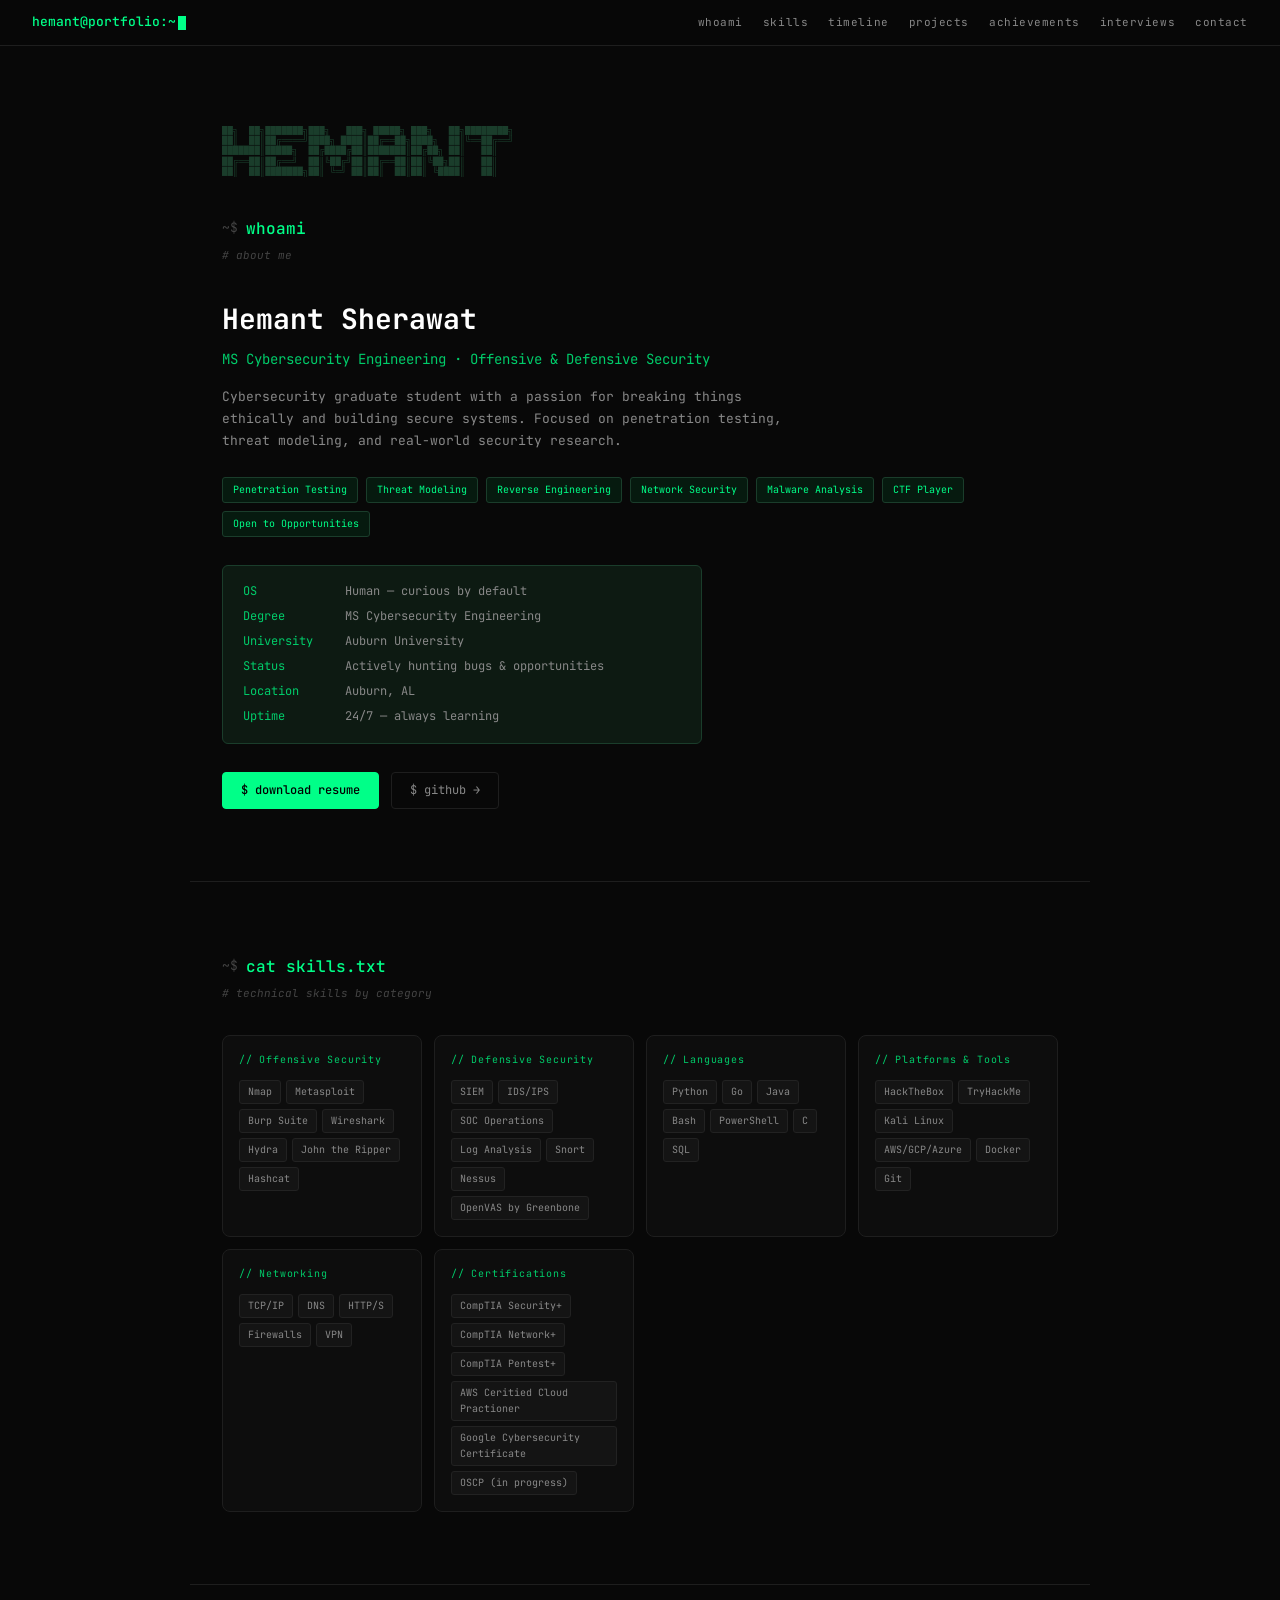
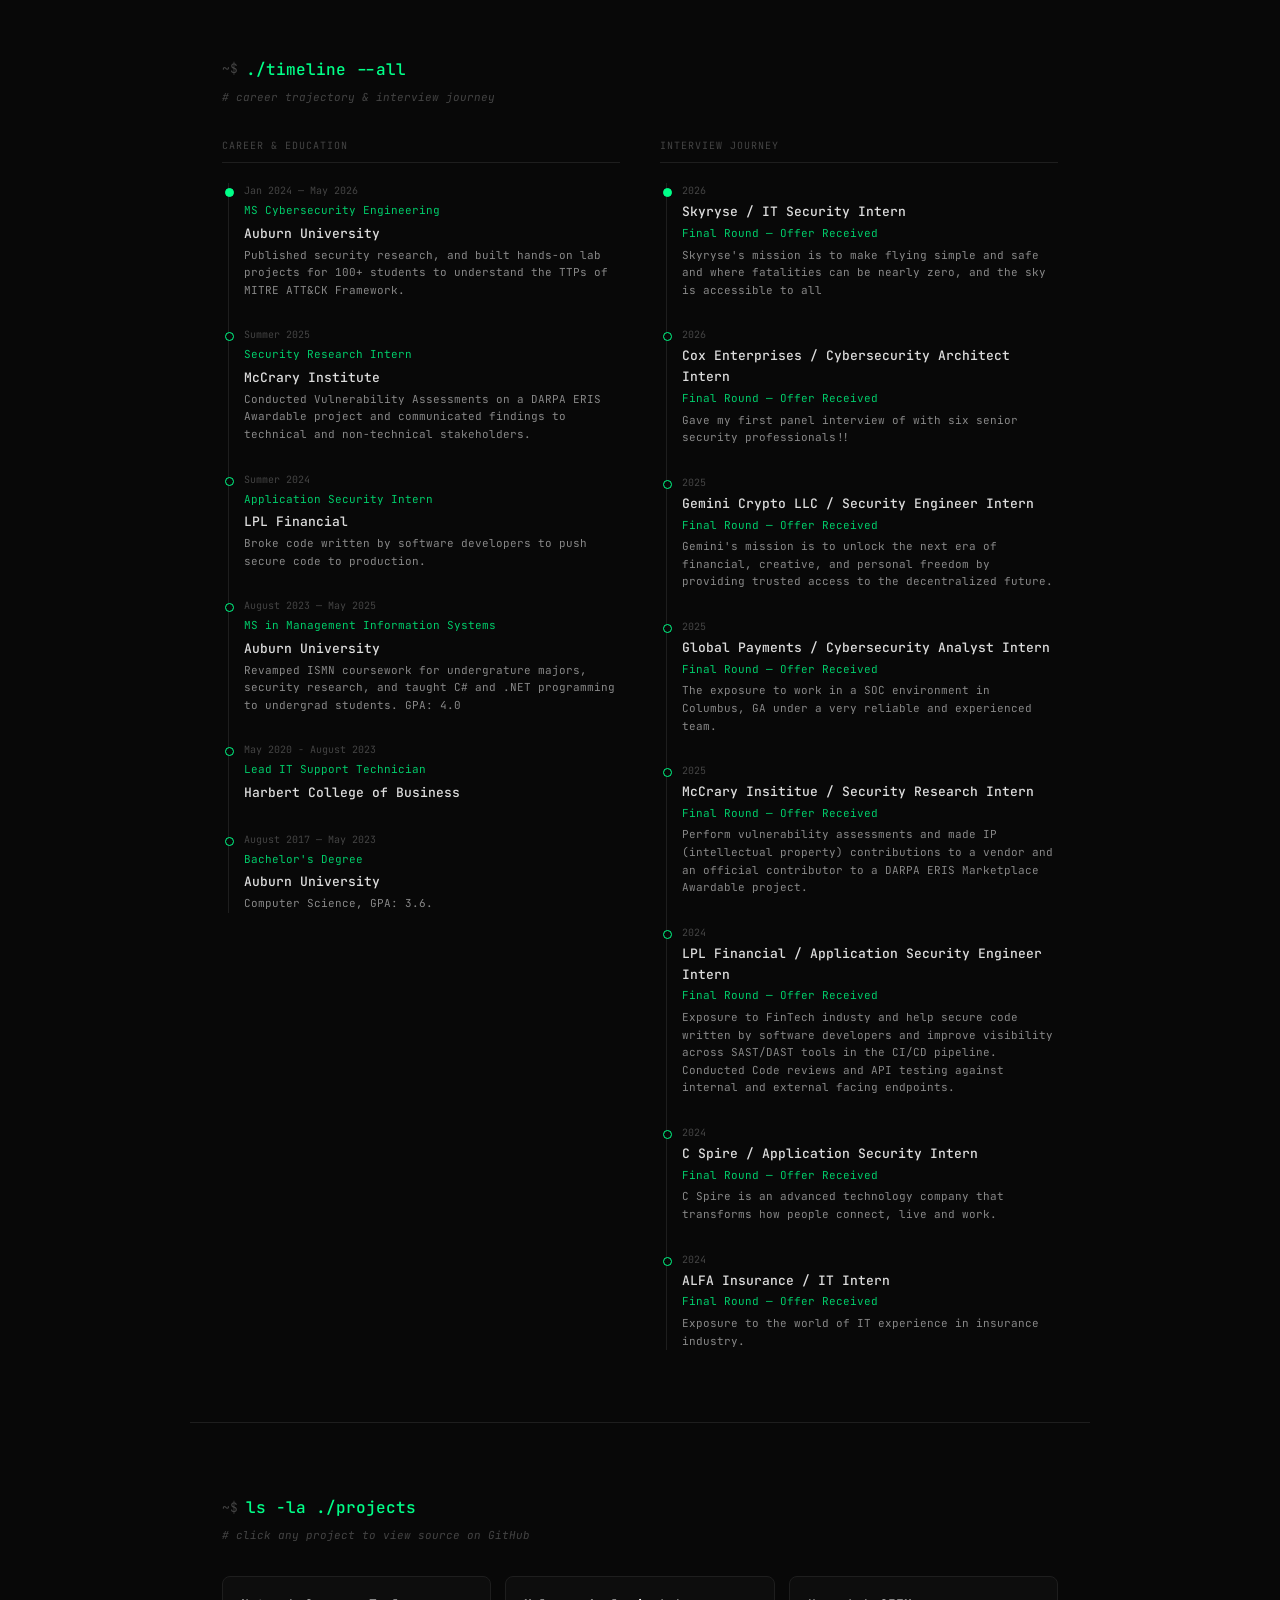
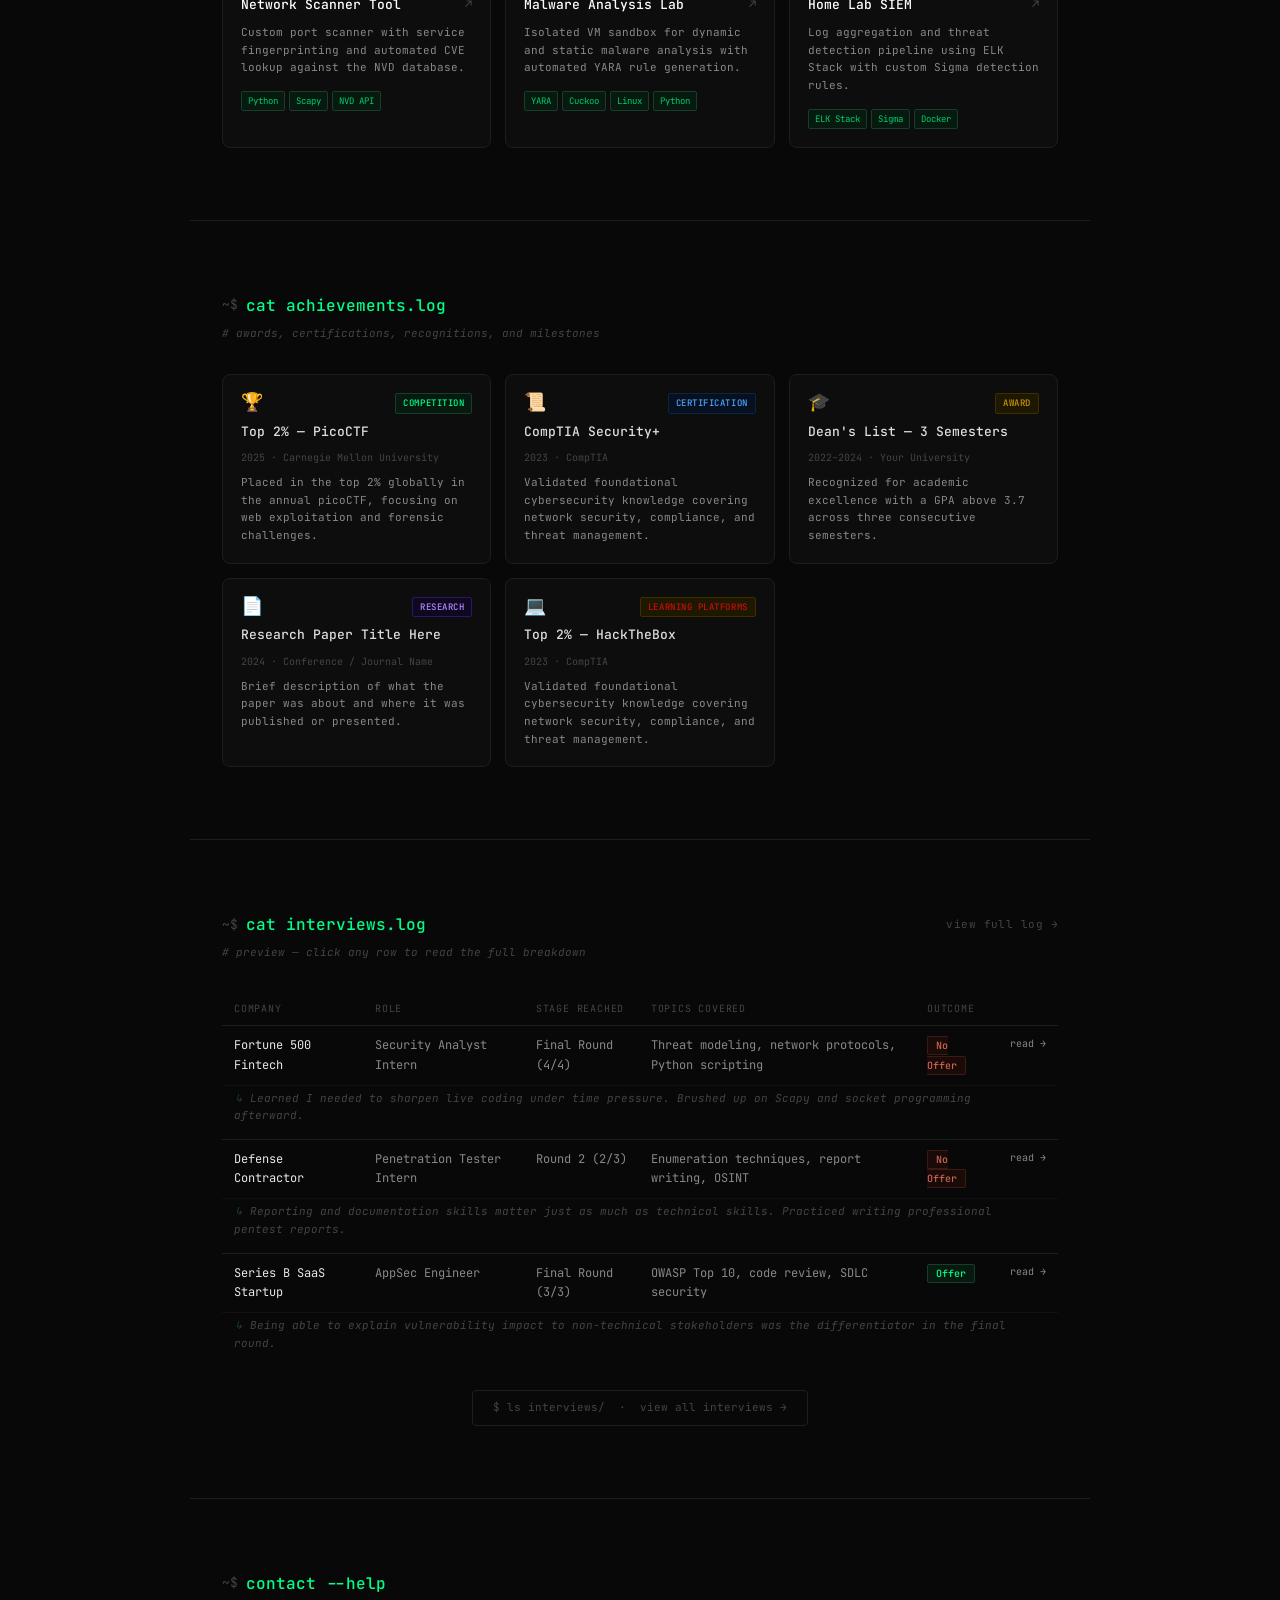
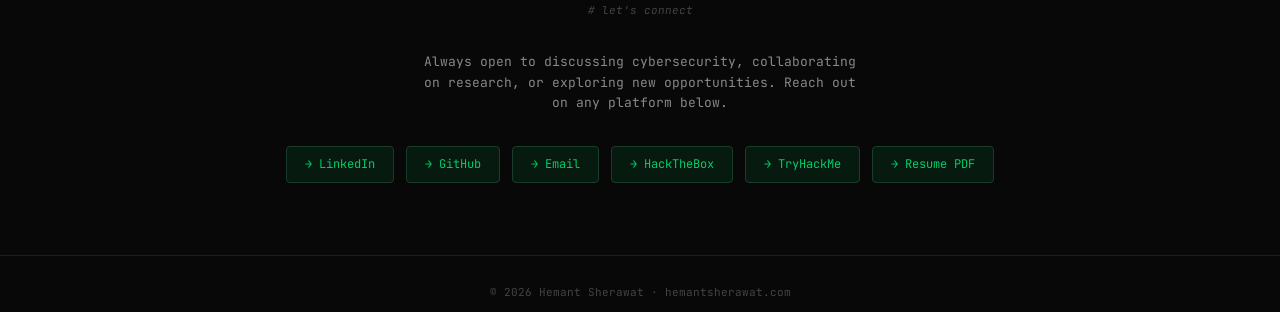
==== commit c4374994: "update internship descriptions and adjust CSS styles for role and organization" ====
--- a/index.html
+++ b/index.html
@@ -314,7 +314,7 @@
             <div class="tl-role">Security Research Intern</div>
             <div class="tl-org">McCrary Institute</div>
             <div class="tl-desc">Conducted Vulnerability Assessments on a DARPA ERIS Awardable project and 
-              communicated findings to technical and non-technical stakeholders. GPA: 4.0</div>
+              communicated findings to technical and non-technical stakeholders. </div>
           </div>
 
           <!-- PAST ROLE — copy this block for each internship/job -->
@@ -370,8 +370,8 @@
           <div class="tl-item reveal">
             <div class="tl-dot active"></div>
             <div class="tl-year">2026</div>
+            <div class="tl-org">Skyryse / IT Security Intern</div>
             <div class="tl-role">Final Round — Offer Received</div>
-            <div class="tl-org">Skyryse / IT Security Intern</div>
             <div class="tl-desc">Skyryse's mission is to make flying simple and safe and 
                where fatalities can be nearly zero, and the sky is accessible to all</div>
             <!-- <div class="tl-desc">Describe what made this interview stand out and what you learned.</div> -->
@@ -381,16 +381,16 @@
           <div class="tl-item reveal">
             <div class="tl-dot"></div>
             <div class="tl-year">2026</div>
+            <div class="tl-org">Cox Enterprises / Cybersecurity Architect Intern</div>
             <div class="tl-role">Final Round — Offer Received</div>
-            <div class="tl-org">Cox Enterprises / Cybersecurity Architect Intern</div>
             <div class="tl-desc">Gave my first panel interview of with six senior security professionals!!</div>
           </div>
 
           <div class="tl-item reveal">
             <div class="tl-dot"></div>
             <div class="tl-year">2025</div>
+            <div class="tl-org">Gemini Crypto LLC / Security Engineer Intern</div>
             <div class="tl-role">Final Round — Offer Received</div>
-            <div class="tl-org">Gemini Crypto LLC / Security Engineer Intern</div>
             <div class="tl-desc">Gemini's mission is to unlock the next era of financial, creative, and personal freedom 
               by providing trusted access to the decentralized future.</div>
           </div>
@@ -399,8 +399,8 @@
           <div class="tl-item reveal">
             <div class="tl-dot"></div>
             <div class="tl-year">2025</div>
+            <div class="tl-org">Global Payments / Cybersecurity Analyst Intern</div>
             <div class="tl-role">Final Round — Offer Received</div>
-            <div class="tl-org">Global Payments / Cybersecurity Analyst Intern</div>
             <div class="tl-desc">The exposure to work in a SOC environment in Columbus, GA under a very reliable and
               experienced team.</div>
           </div>
@@ -408,8 +408,8 @@
           <div class="tl-item reveal">
             <div class="tl-dot"></div>
             <div class="tl-year">2025</div>
+            <div class="tl-org">McCrary Insititue / Security Research Intern</div>
             <div class="tl-role">Final Round — Offer Received</div>
-            <div class="tl-org">McCrary Insititue / Security Research Intern</div>
             <div class="tl-desc">Perform vulnerability assessments and made IP (intellectual property) contributions 
               to a vendor and an official contributor to a DARPA ERIS Marketplace Awardable project.
             </div>
@@ -418,8 +418,8 @@
           <div class="tl-item reveal">
             <div class="tl-dot"></div>
             <div class="tl-year">2024</div>
+            <div class="tl-org">LPL Financial / Application Security Engineer Intern</div>
             <div class="tl-role">Final Round — Offer Received</div>
-            <div class="tl-org">LPL Financial / Application Security Engineer Intern</div>
             <div class="tl-desc"> Exposure to FinTech industy and help secure code written by software developers and improve visibility
               across SAST/DAST tools in the CI/CD pipeline. Conducted Code reviews and API testing against internal and external facing
               endpoints.
@@ -429,8 +429,8 @@
           <div class="tl-item reveal">
             <div class="tl-dot"></div>
             <div class="tl-year">2024</div>
+            <div class="tl-org">C Spire / Application Security Intern</div>
             <div class="tl-role">Final Round — Offer Received</div>
-            <div class="tl-org">C Spire / Application Security Intern</div>
             <div class="tl-desc">C Spire is an advanced technology company that transforms how people connect, live and work.
             </div>
           </div>
@@ -438,8 +438,8 @@
           <div class="tl-item reveal">
             <div class="tl-dot"></div>
             <div class="tl-year">2024</div>
+            <div class="tl-org">ALFA Insurance / IT Intern</div>
             <div class="tl-role">Final Round — Offer Received</div>
-            <div class="tl-org">ALFA Insurance / IT Intern</div>
             <div class="tl-desc">Exposure to the world of IT experience in insurance industry.</div>
           </div>
 <!-- 
--- a/styles.css
+++ b/styles.css
@@ -391,8 +391,8 @@
 }
 .tl-dot.active    { background: var(--accent); }
 .tl-year          { font-size: 10px; color: var(--text-dim);  margin-bottom: 3px; }
-.tl-role          { font-size: 13px; color: #ddd; font-weight: 500; margin-bottom: 2px; }
-.tl-org           { font-size: 11px; color: var(--accent-dim); margin-bottom: 4px; }
+.tl-org          { font-size: 13px; color: #ddd; font-weight: 500; margin-bottom: 2px; }
+.tl-role           { font-size: 11px; color: var(--accent-dim); margin-bottom: 4px; }
 .tl-desc          { font-size: 11px; color: var(--text-muted); line-height: 1.6; }
 
 
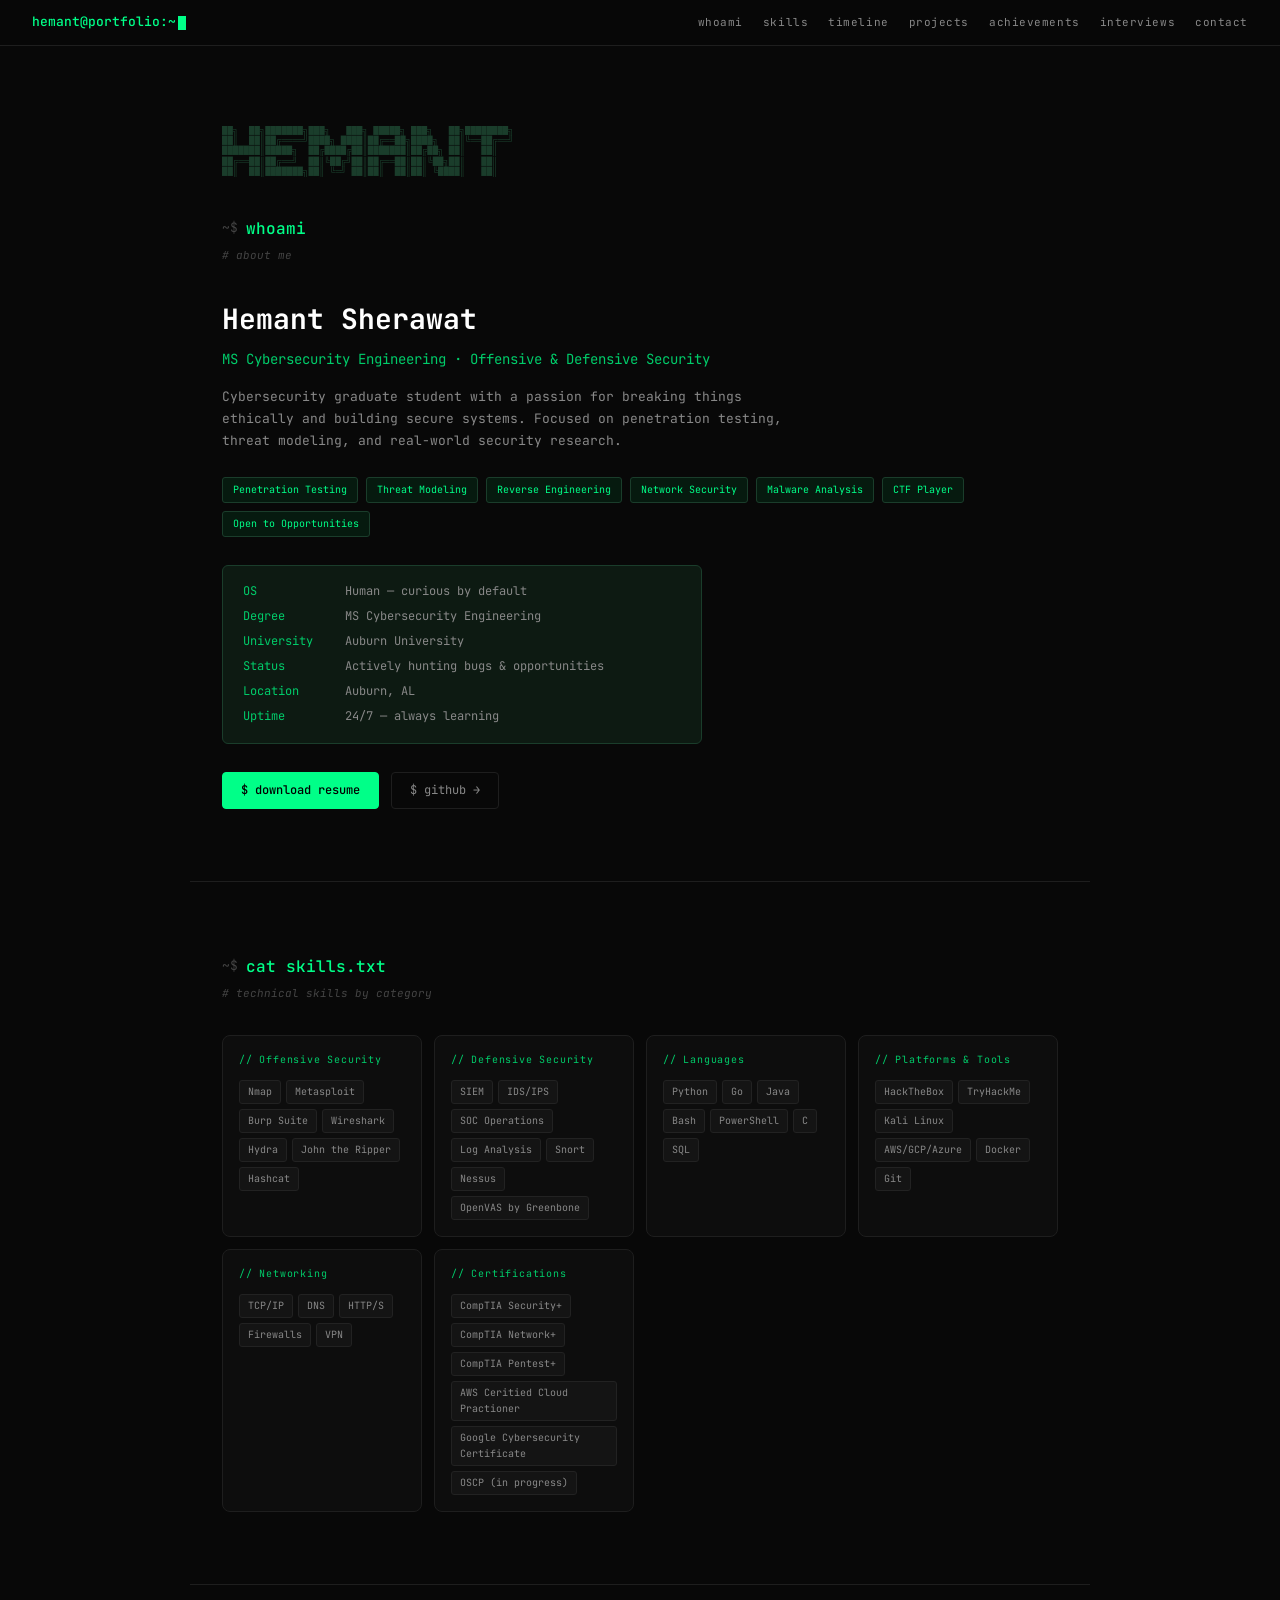
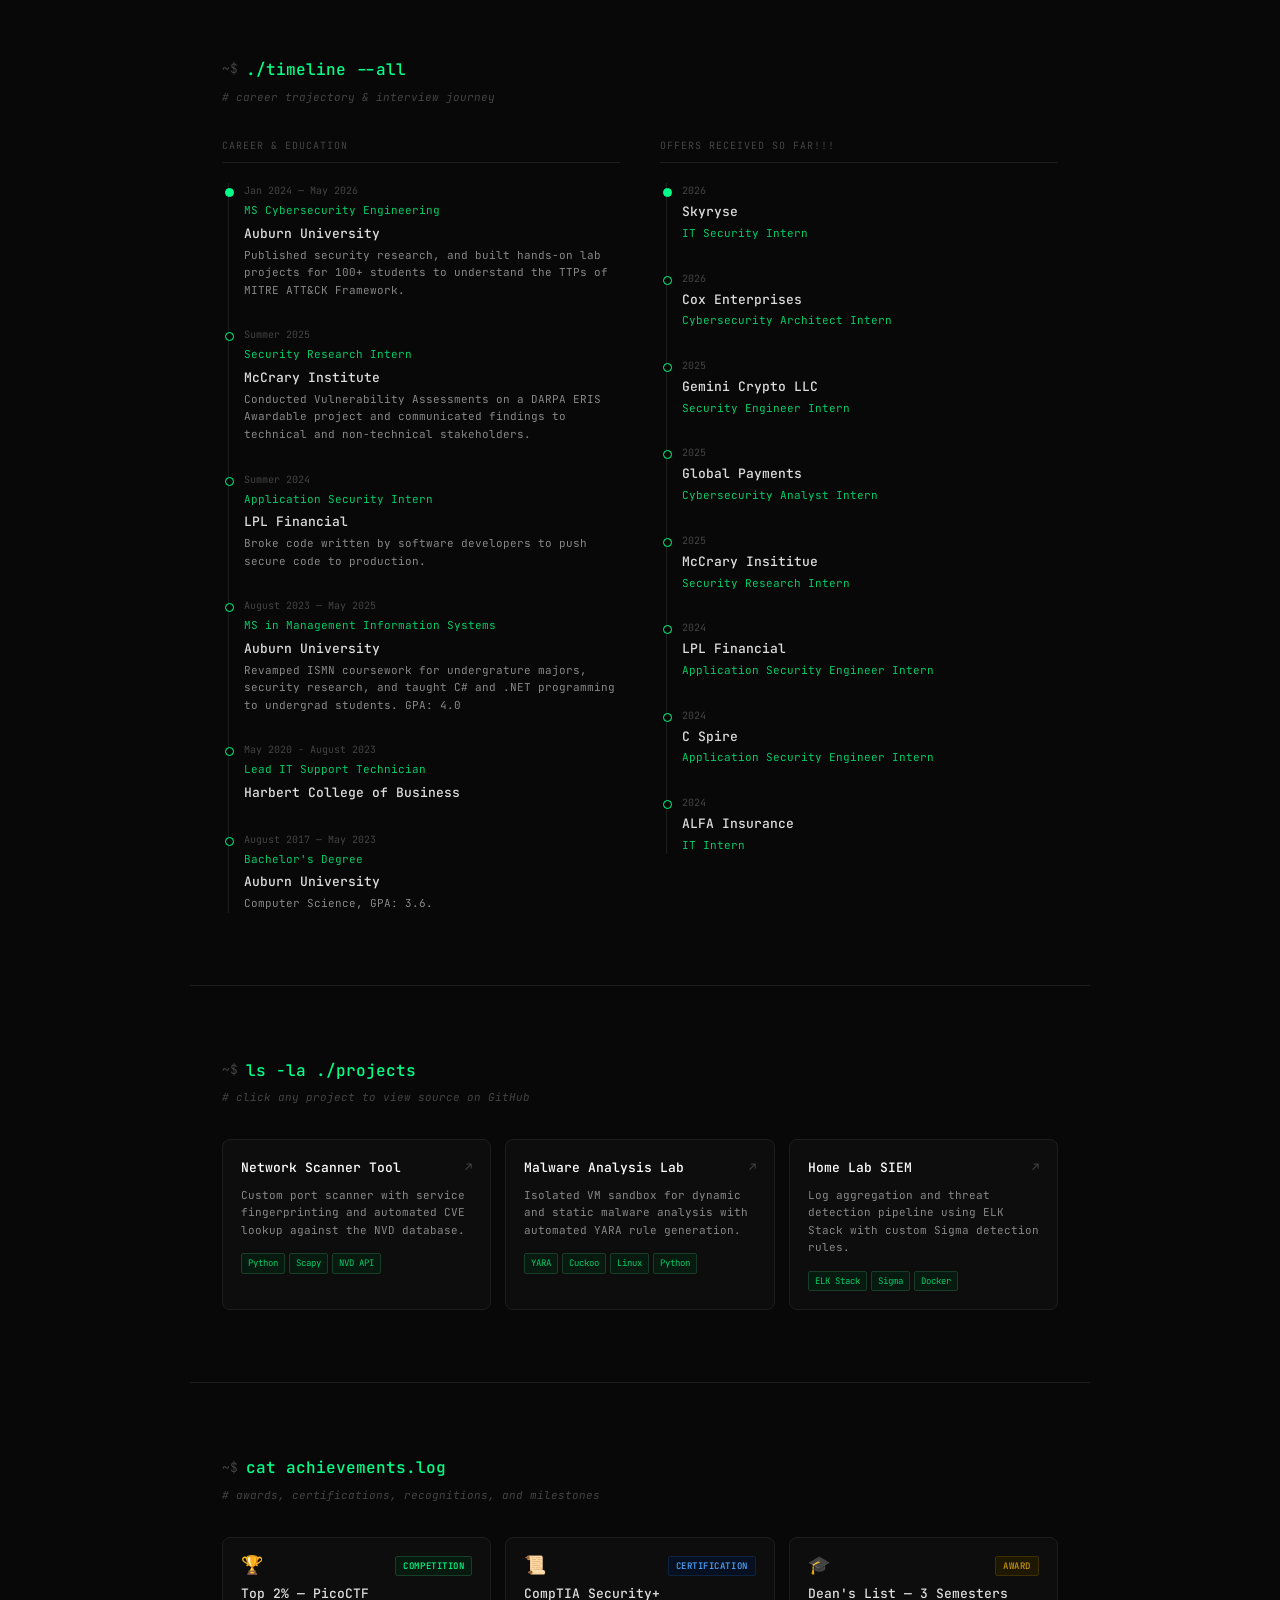
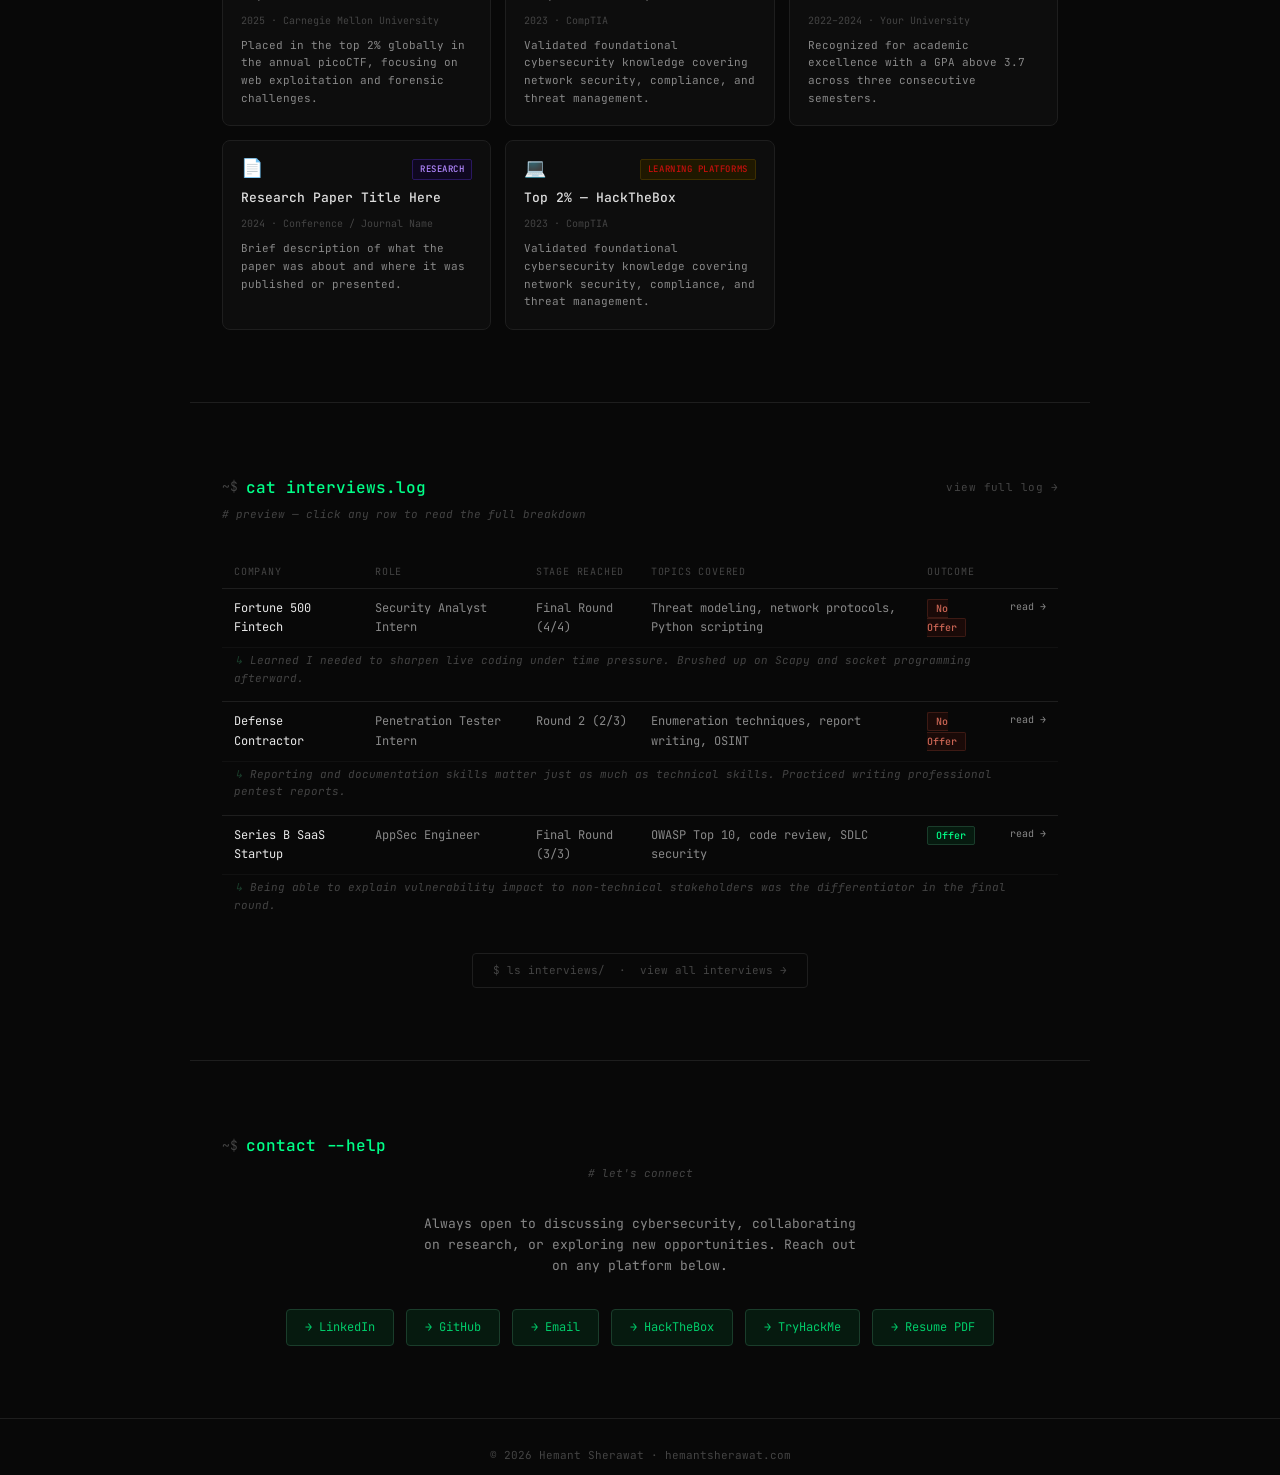
==== commit 5df5a57e: "update interview section to reflect received offers and simplify descriptions" ====
--- a/index.html
+++ b/index.html
@@ -364,16 +364,16 @@
       <!-- High-level summary only — full details live in #interviews below.
            Keep each .tl-desc short and focused on the key lesson. -->
       <div>
-        <div class="tl-column-label reveal">interview journey</div>
+        <div class="tl-column-label reveal">Offers Received so far!!!</div>
         <div class="timeline">
 
           <div class="tl-item reveal">
             <div class="tl-dot active"></div>
             <div class="tl-year">2026</div>
-            <div class="tl-org">Skyryse / IT Security Intern</div>
-            <div class="tl-role">Final Round — Offer Received</div>
-            <div class="tl-desc">Skyryse's mission is to make flying simple and safe and 
-               where fatalities can be nearly zero, and the sky is accessible to all</div>
+            <div class="tl-org">Skyryse </div>
+            <div class="tl-role">IT Security Intern</div>
+            <!-- <div class="tl-desc">Skyryse's mission is to make flying simple and safe and  -->
+               <!-- where fatalities can be nearly zero, and the sky is accessible to all</div> -->
             <!-- <div class="tl-desc">Describe what made this interview stand out and what you learned.</div> -->
           </div>
 
@@ -381,66 +381,66 @@
           <div class="tl-item reveal">
             <div class="tl-dot"></div>
             <div class="tl-year">2026</div>
-            <div class="tl-org">Cox Enterprises / Cybersecurity Architect Intern</div>
-            <div class="tl-role">Final Round — Offer Received</div>
-            <div class="tl-desc">Gave my first panel interview of with six senior security professionals!!</div>
+            <div class="tl-org">Cox Enterprises</div>
+            <div class="tl-role">Cybersecurity Architect Intern</div>
+            <!-- <div class="tl-desc">Gave my first panel interview of with six senior security professionals!!</div> -->
           </div>
 
           <div class="tl-item reveal">
             <div class="tl-dot"></div>
             <div class="tl-year">2025</div>
-            <div class="tl-org">Gemini Crypto LLC / Security Engineer Intern</div>
-            <div class="tl-role">Final Round — Offer Received</div>
-            <div class="tl-desc">Gemini's mission is to unlock the next era of financial, creative, and personal freedom 
-              by providing trusted access to the decentralized future.</div>
+            <div class="tl-org">Gemini Crypto LLC</div>
+            <div class="tl-role">Security Engineer Intern</div>
+            <!-- <div class="tl-desc">Gemini's mission is to unlock the next era of financial, creative, and personal freedom  -->
+              <!-- by providing trusted access to the decentralized future.</div> -->
           </div>
 
 
           <div class="tl-item reveal">
             <div class="tl-dot"></div>
             <div class="tl-year">2025</div>
-            <div class="tl-org">Global Payments / Cybersecurity Analyst Intern</div>
-            <div class="tl-role">Final Round — Offer Received</div>
-            <div class="tl-desc">The exposure to work in a SOC environment in Columbus, GA under a very reliable and
-              experienced team.</div>
+            <div class="tl-org">Global Payments</div>
+            <div class="tl-role">Cybersecurity Analyst Intern</div>
+            <!-- <div class="tl-desc">The exposure to work in a SOC environment in Columbus, GA under a very reliable and
+              experienced team.</div> -->
           </div>
 
           <div class="tl-item reveal">
             <div class="tl-dot"></div>
             <div class="tl-year">2025</div>
-            <div class="tl-org">McCrary Insititue / Security Research Intern</div>
-            <div class="tl-role">Final Round — Offer Received</div>
-            <div class="tl-desc">Perform vulnerability assessments and made IP (intellectual property) contributions 
+            <div class="tl-org">McCrary Insititue</div>
+            <div class="tl-role">Security Research Intern</div>
+            <!-- <div class="tl-desc">Perform vulnerability assessments and made IP (intellectual property) contributions 
               to a vendor and an official contributor to a DARPA ERIS Marketplace Awardable project.
-            </div>
+            </div> -->
           </div>
 
           <div class="tl-item reveal">
             <div class="tl-dot"></div>
             <div class="tl-year">2024</div>
-            <div class="tl-org">LPL Financial / Application Security Engineer Intern</div>
-            <div class="tl-role">Final Round — Offer Received</div>
-            <div class="tl-desc"> Exposure to FinTech industy and help secure code written by software developers and improve visibility
+            <div class="tl-org">LPL Financial</div>
+            <div class="tl-role">Application Security Engineer Intern</div>
+            <!-- <div class="tl-desc"> Exposure to FinTech industy and help secure code written by software developers and improve visibility
               across SAST/DAST tools in the CI/CD pipeline. Conducted Code reviews and API testing against internal and external facing
               endpoints.
-            </div>
+            </div> -->
           </div>
 
           <div class="tl-item reveal">
             <div class="tl-dot"></div>
             <div class="tl-year">2024</div>
-            <div class="tl-org">C Spire / Application Security Intern</div>
-            <div class="tl-role">Final Round — Offer Received</div>
-            <div class="tl-desc">C Spire is an advanced technology company that transforms how people connect, live and work.
-            </div>
+            <div class="tl-org">C Spire</div>
+            <div class="tl-role">Application Security Engineer Intern</div>
+            <!-- <div class="tl-desc">C Spire is an advanced technology company that transforms how people connect, live and work.
+            </div> -->
           </div>
 
           <div class="tl-item reveal">
             <div class="tl-dot"></div>
             <div class="tl-year">2024</div>
-            <div class="tl-org">ALFA Insurance / IT Intern</div>
-            <div class="tl-role">Final Round — Offer Received</div>
-            <div class="tl-desc">Exposure to the world of IT experience in insurance industry.</div>
+            <div class="tl-org">ALFA Insurance</div>
+            <div class="tl-role">IT Intern</div>
+            <!-- <div class="tl-desc">Exposure to the world of IT experience in insurance industry.</div> -->
           </div>
 <!-- 
            <div class="tl-item reveal">
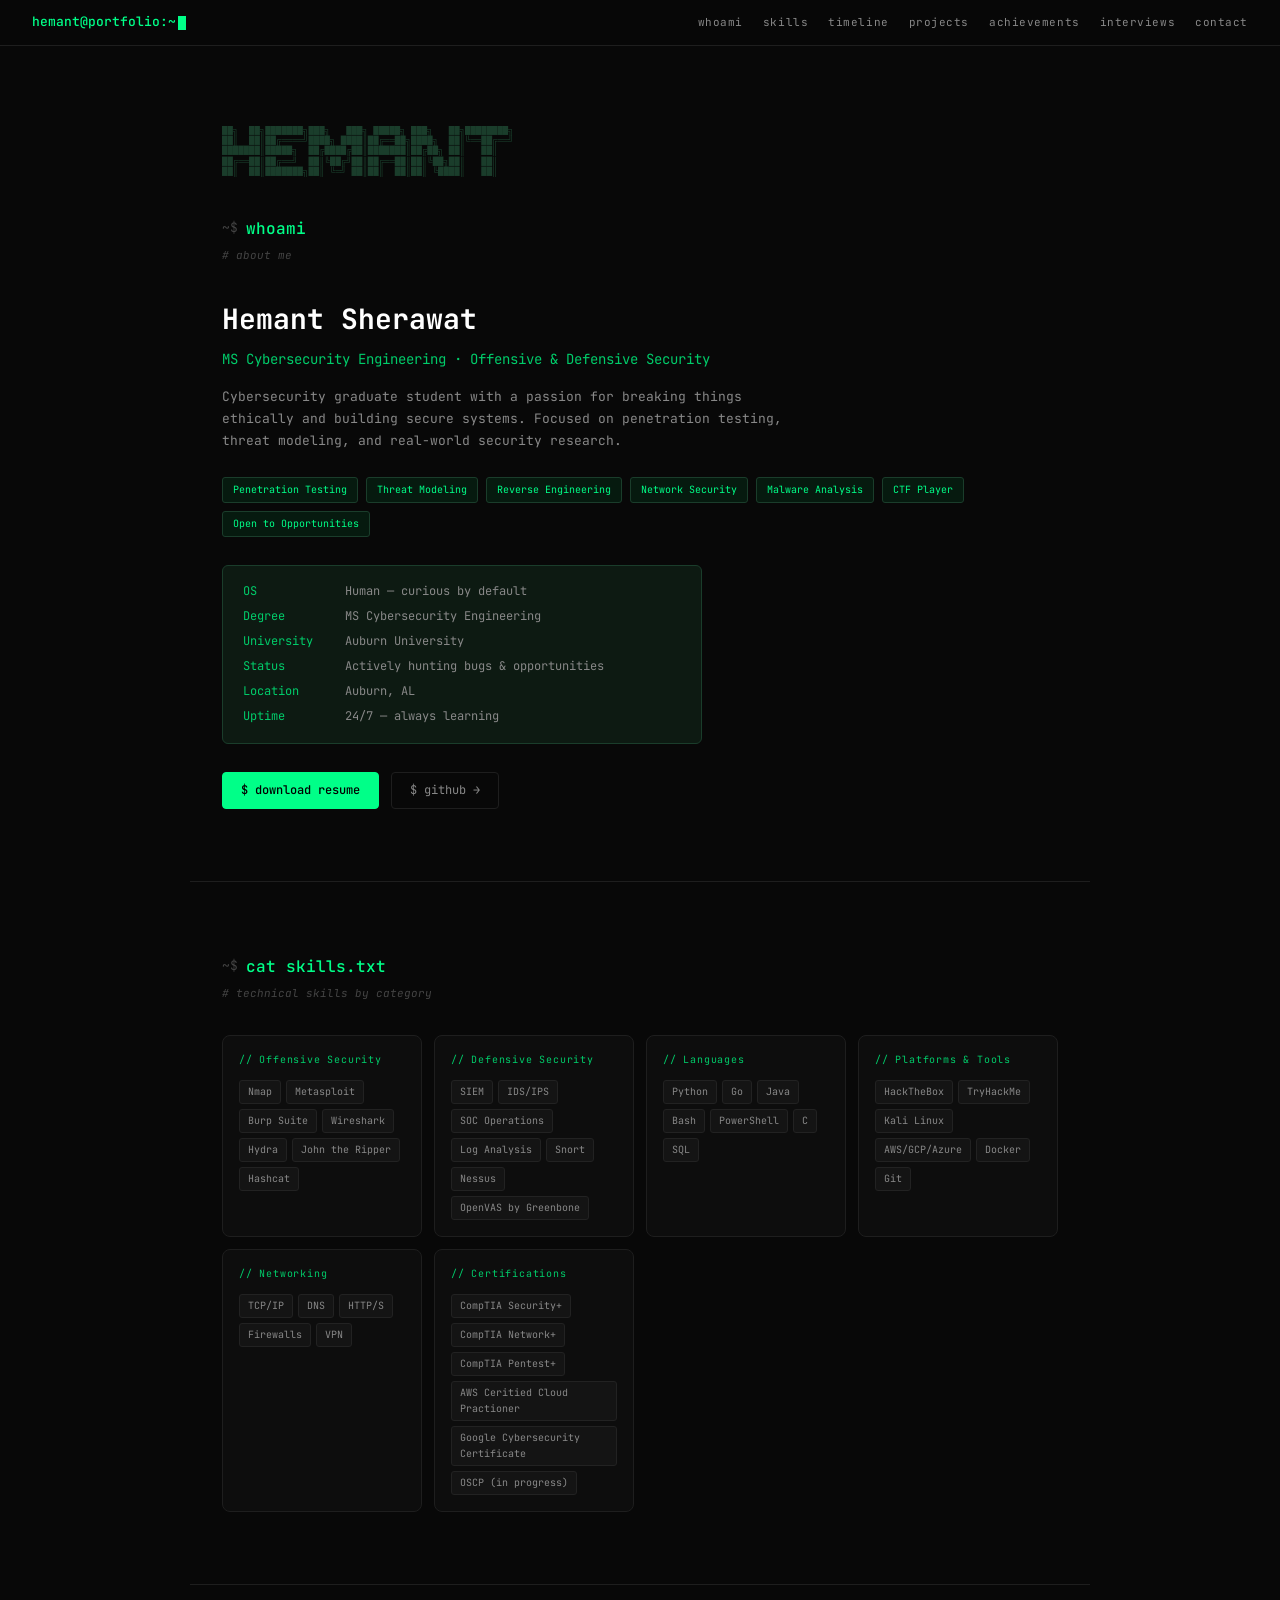
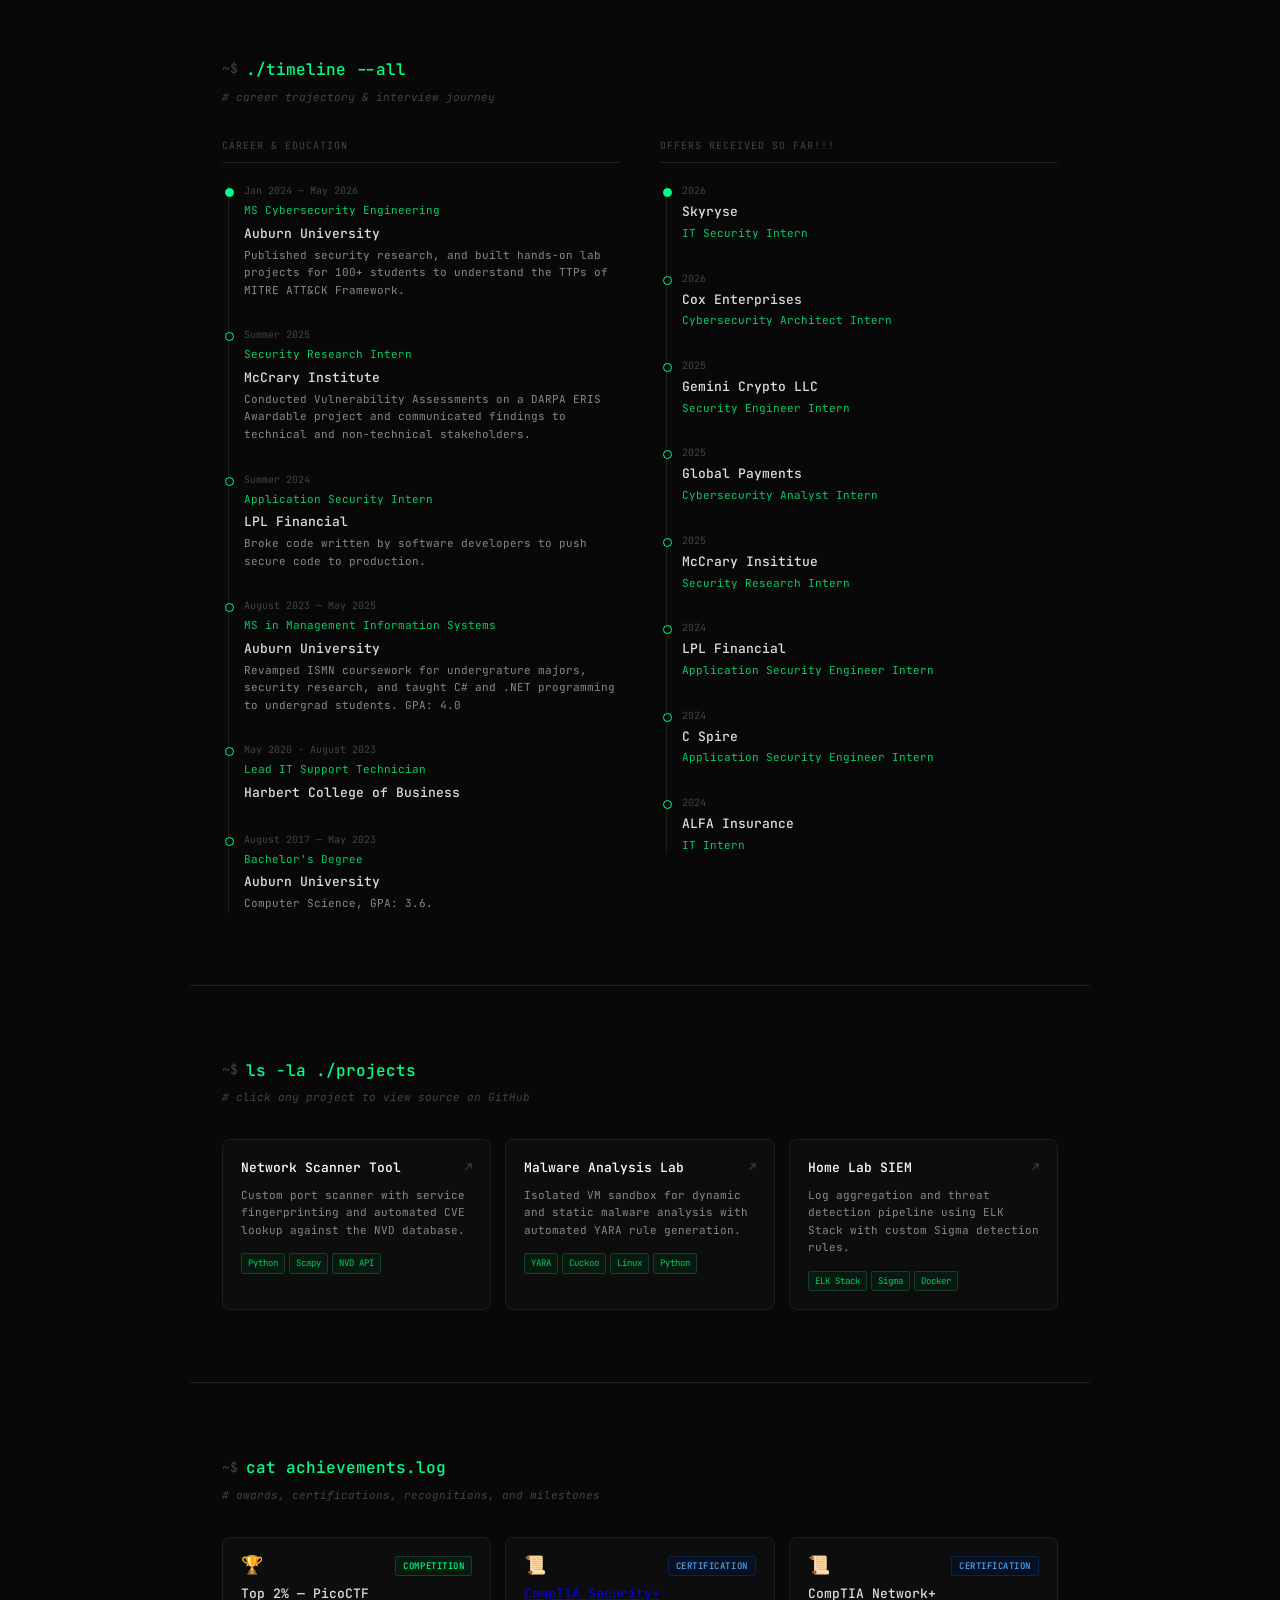
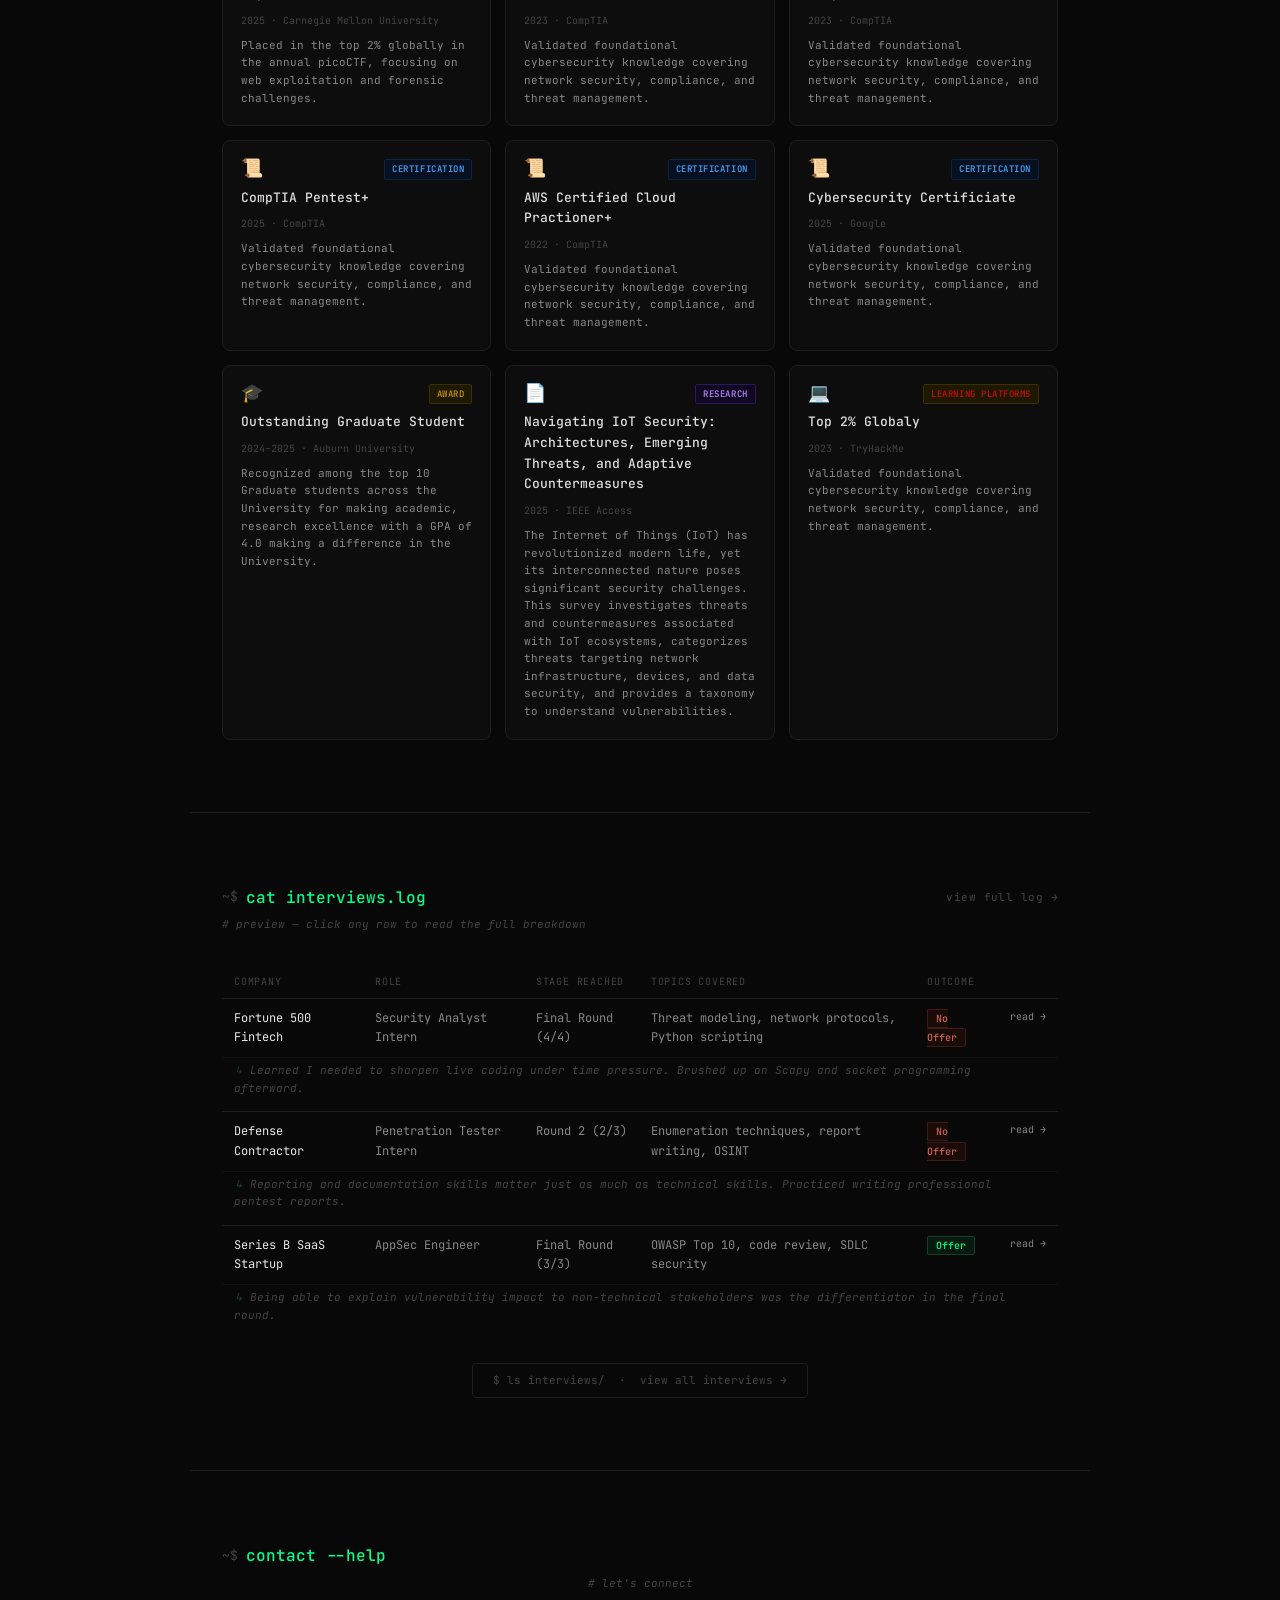
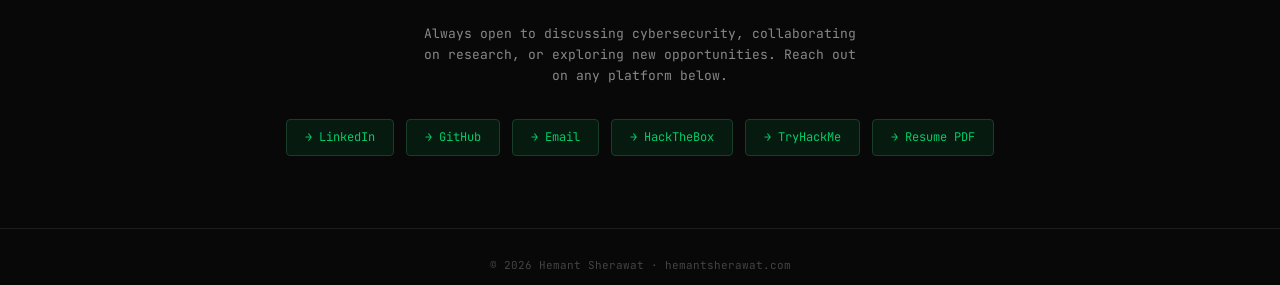
==== commit 96eb8d25: "update achievements section with new certifications, awards, and research details" ====
--- a/index.html
+++ b/index.html
@@ -598,8 +598,52 @@
           <span class="ach-icon">📜</span>
           <span class="ach-badge badge-blue">Certification</span>
         </div>
-        <div class="ach-title">CompTIA Security+</div>
+        <div class="ach-title"><a href="https://www.credly.com/badges/3f167e76-631f-4651-832e-de14801d1ad6/public_url" target="_blank">CompTIA Security+</a></div>
         <div class="ach-meta">2023 · CompTIA</div>
+        <div class="ach-desc">Validated foundational cybersecurity knowledge covering network security, compliance, and threat management.</div>
+      </div>
+
+      <!-- CERTIFICATION — badge-blue -->
+      <div class="achievement-item reveal">
+        <div class="ach-top">
+          <span class="ach-icon">📜</span>
+          <span class="ach-badge badge-blue">Certification</span>
+        </div>
+        <div class="ach-title">CompTIA Network+</div>
+        <div class="ach-meta">2023 · CompTIA</div>
+        <div class="ach-desc">Validated foundational cybersecurity knowledge covering network security, compliance, and threat management.</div>
+      </div>
+
+      <!-- CERTIFICATION — badge-blue -->
+      <div class="achievement-item reveal">
+        <div class="ach-top">
+          <span class="ach-icon">📜</span>
+          <span class="ach-badge badge-blue">Certification</span>
+        </div>
+        <div class="ach-title">CompTIA Pentest+</div>
+        <div class="ach-meta">2025 · CompTIA</div>
+        <div class="ach-desc">Validated foundational cybersecurity knowledge covering network security, compliance, and threat management.</div>
+      </div>
+
+      <!-- CERTIFICATION — badge-blue -->
+      <div class="achievement-item reveal">
+        <div class="ach-top">
+          <span class="ach-icon">📜</span>
+          <span class="ach-badge badge-blue">Certification</span>
+        </div>
+        <div class="ach-title">AWS Certified Cloud Practioner+</div>
+        <div class="ach-meta">2022 · CompTIA</div>
+        <div class="ach-desc">Validated foundational cybersecurity knowledge covering network security, compliance, and threat management.</div>
+      </div>
+
+      <!-- CERTIFICATION — badge-blue -->
+      <div class="achievement-item reveal">
+        <div class="ach-top">
+          <span class="ach-icon">📜</span>
+          <span class="ach-badge badge-blue">Certification</span>
+        </div>
+        <div class="ach-title">Cybersecurity Certificiate</div>
+        <div class="ach-meta">2025 · Google</div>
         <div class="ach-desc">Validated foundational cybersecurity knowledge covering network security, compliance, and threat management.</div>
       </div>
 
@@ -609,9 +653,10 @@
           <span class="ach-icon">🎓</span>
           <span class="ach-badge badge-gold">Award</span>
         </div>
-        <div class="ach-title">Dean's List — 3 Semesters</div>
-        <div class="ach-meta">2022–2024 · Your University</div>
-        <div class="ach-desc">Recognized for academic excellence with a GPA above 3.7 across three consecutive semesters.</div>
+        <div class="ach-title">Outstanding Graduate Student</div>
+        <div class="ach-meta">2024–2025 · Auburn University</div>
+        <div class="ach-desc">Recognized among the top 10 Graduate students across the University for making academic, research excellence with 
+          a GPA of 4.0 making a difference in the University.</div>
       </div>
 
       <!-- RESEARCH / PUBLICATION — badge-purple -->
@@ -620,9 +665,11 @@
           <span class="ach-icon">📄</span>
           <span class="ach-badge badge-purple">Research</span>
         </div>
-        <div class="ach-title">Research Paper Title Here</div>
-        <div class="ach-meta">2024 · Conference / Journal Name</div>
-        <div class="ach-desc">Brief description of what the paper was about and where it was published or presented.</div>
+        <div class="ach-title">Navigating IoT Security: Architectures, Emerging Threats, and Adaptive Countermeasures</div>
+        <div class="ach-meta">2025 · IEEE Access</div>
+        <div class="ach-desc">The Internet of Things (IoT) has revolutionized modern life, yet its interconnected nature poses significant security challenges. 
+          This survey investigates threats and countermeasures associated with IoT ecosystems, categorizes threats targeting network infrastructure, devices, and data security, 
+          and provides a taxonomy to understand vulnerabilities.</div>
       </div>
 
       <!-- LEARNING PLATFORMS — badge-red -->
@@ -631,8 +678,8 @@
           <span class="ach-icon">💻</span>
           <span class="ach-badge badge-red">Learning Platforms</span>
         </div>
-        <div class="ach-title">Top 2% — HackTheBox</div>
-        <div class="ach-meta">2023 · CompTIA</div>
+        <div class="ach-title">Top 2% Globaly</div>
+        <div class="ach-meta">2023 · TryHackMe</div>
         <div class="ach-desc">Validated foundational cybersecurity knowledge covering network security, compliance, and threat management.</div>
       </div>
 
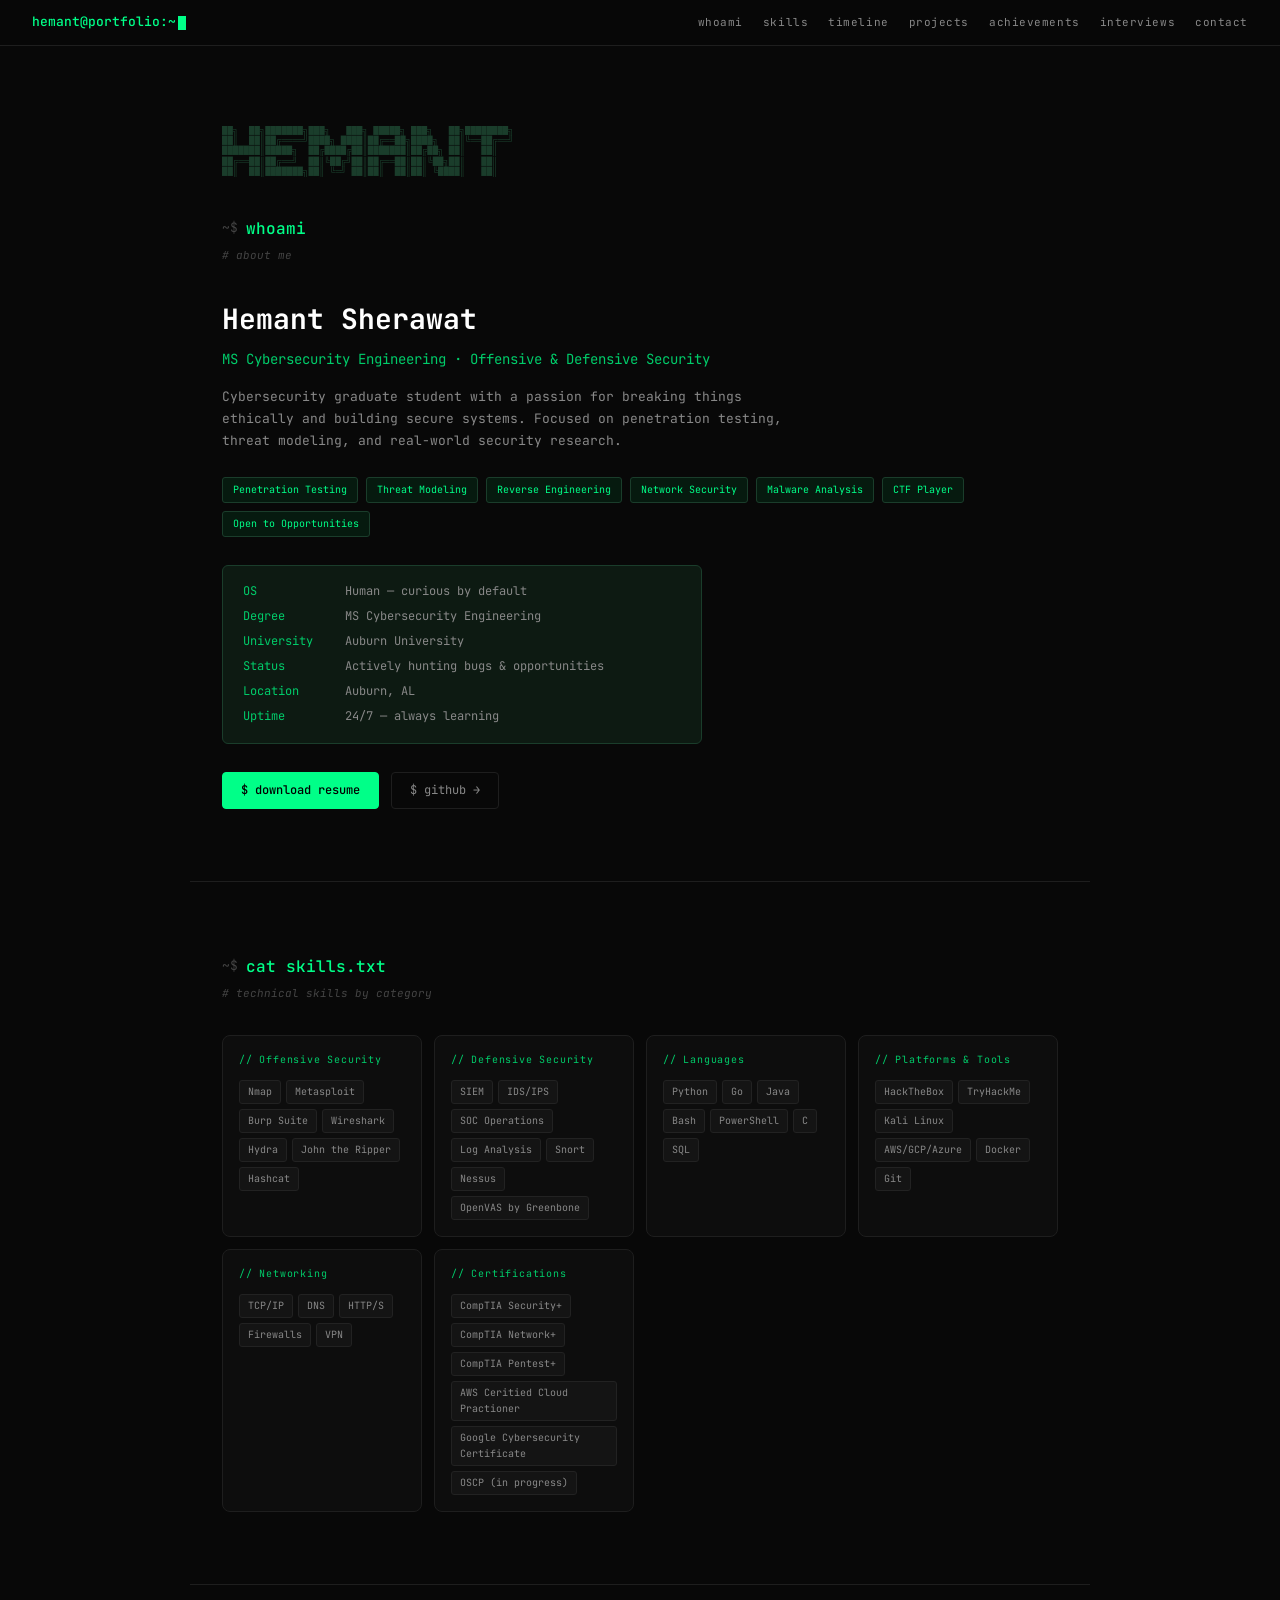
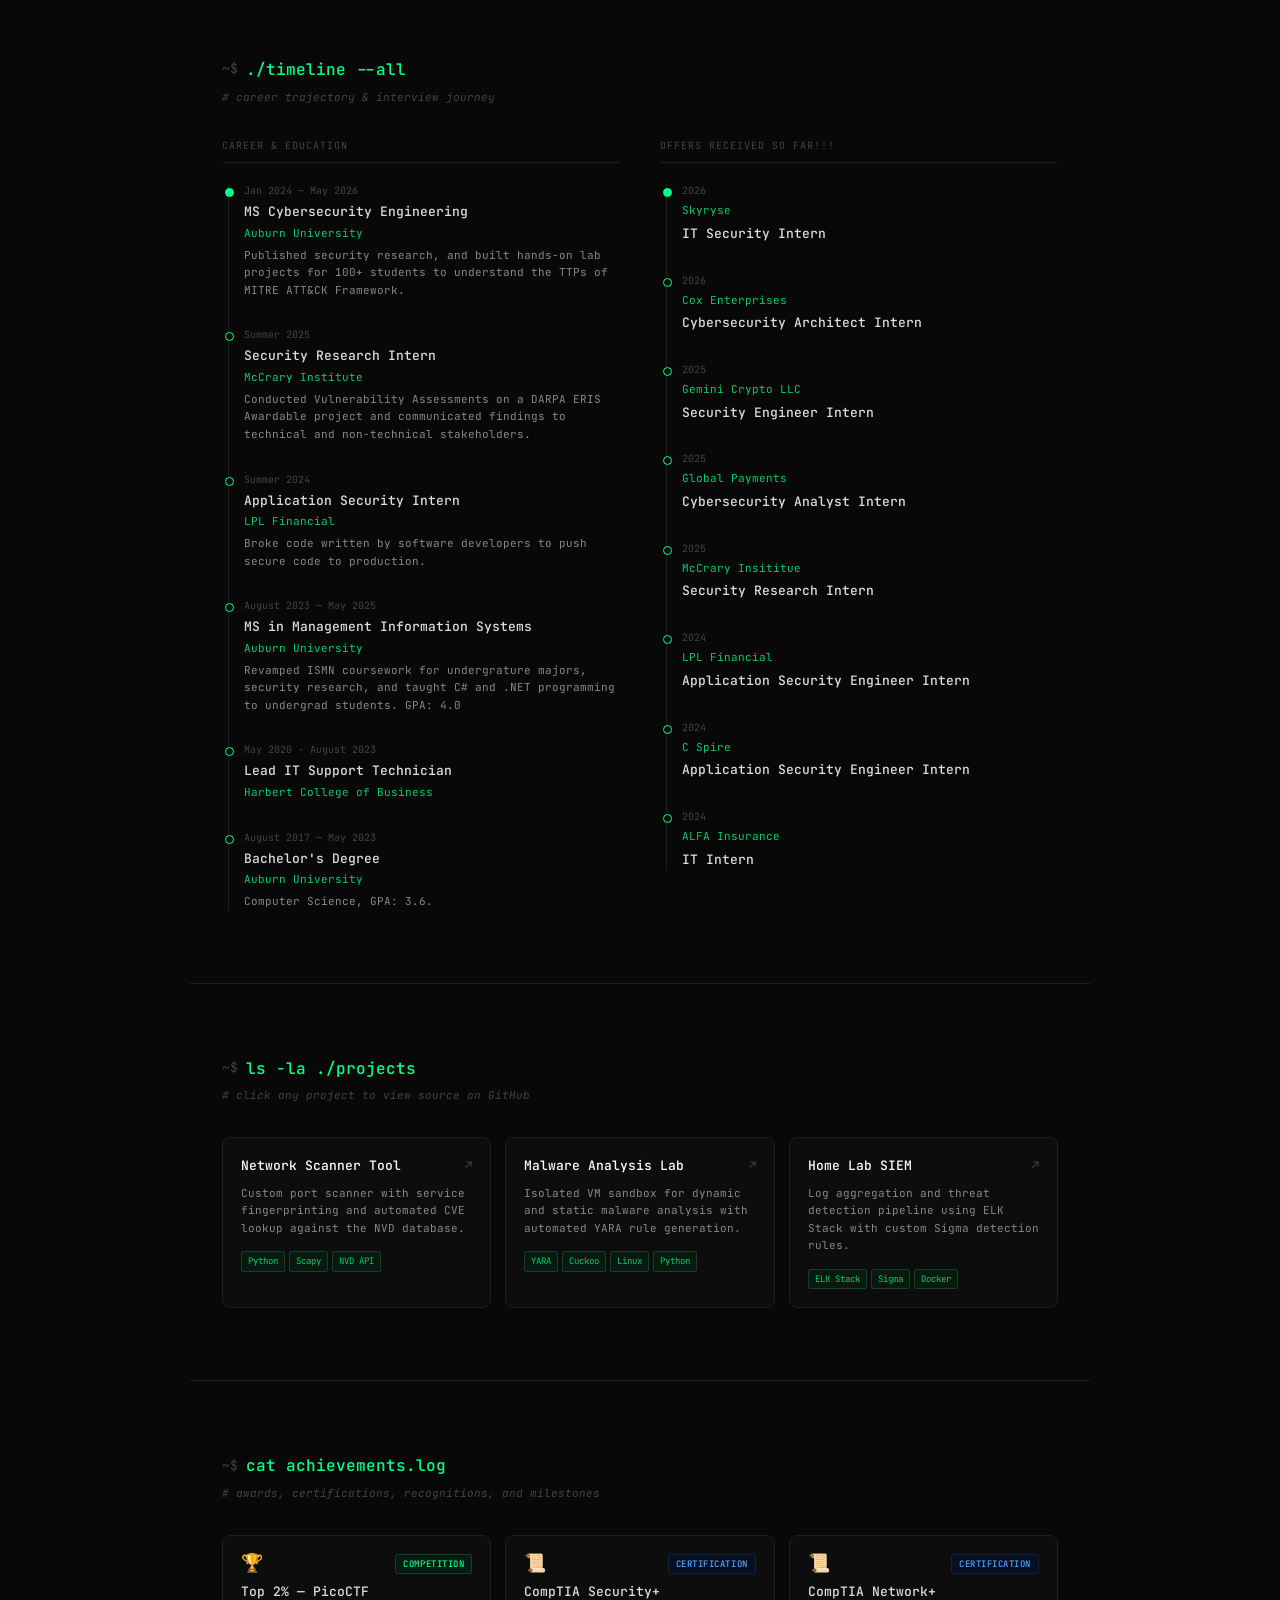
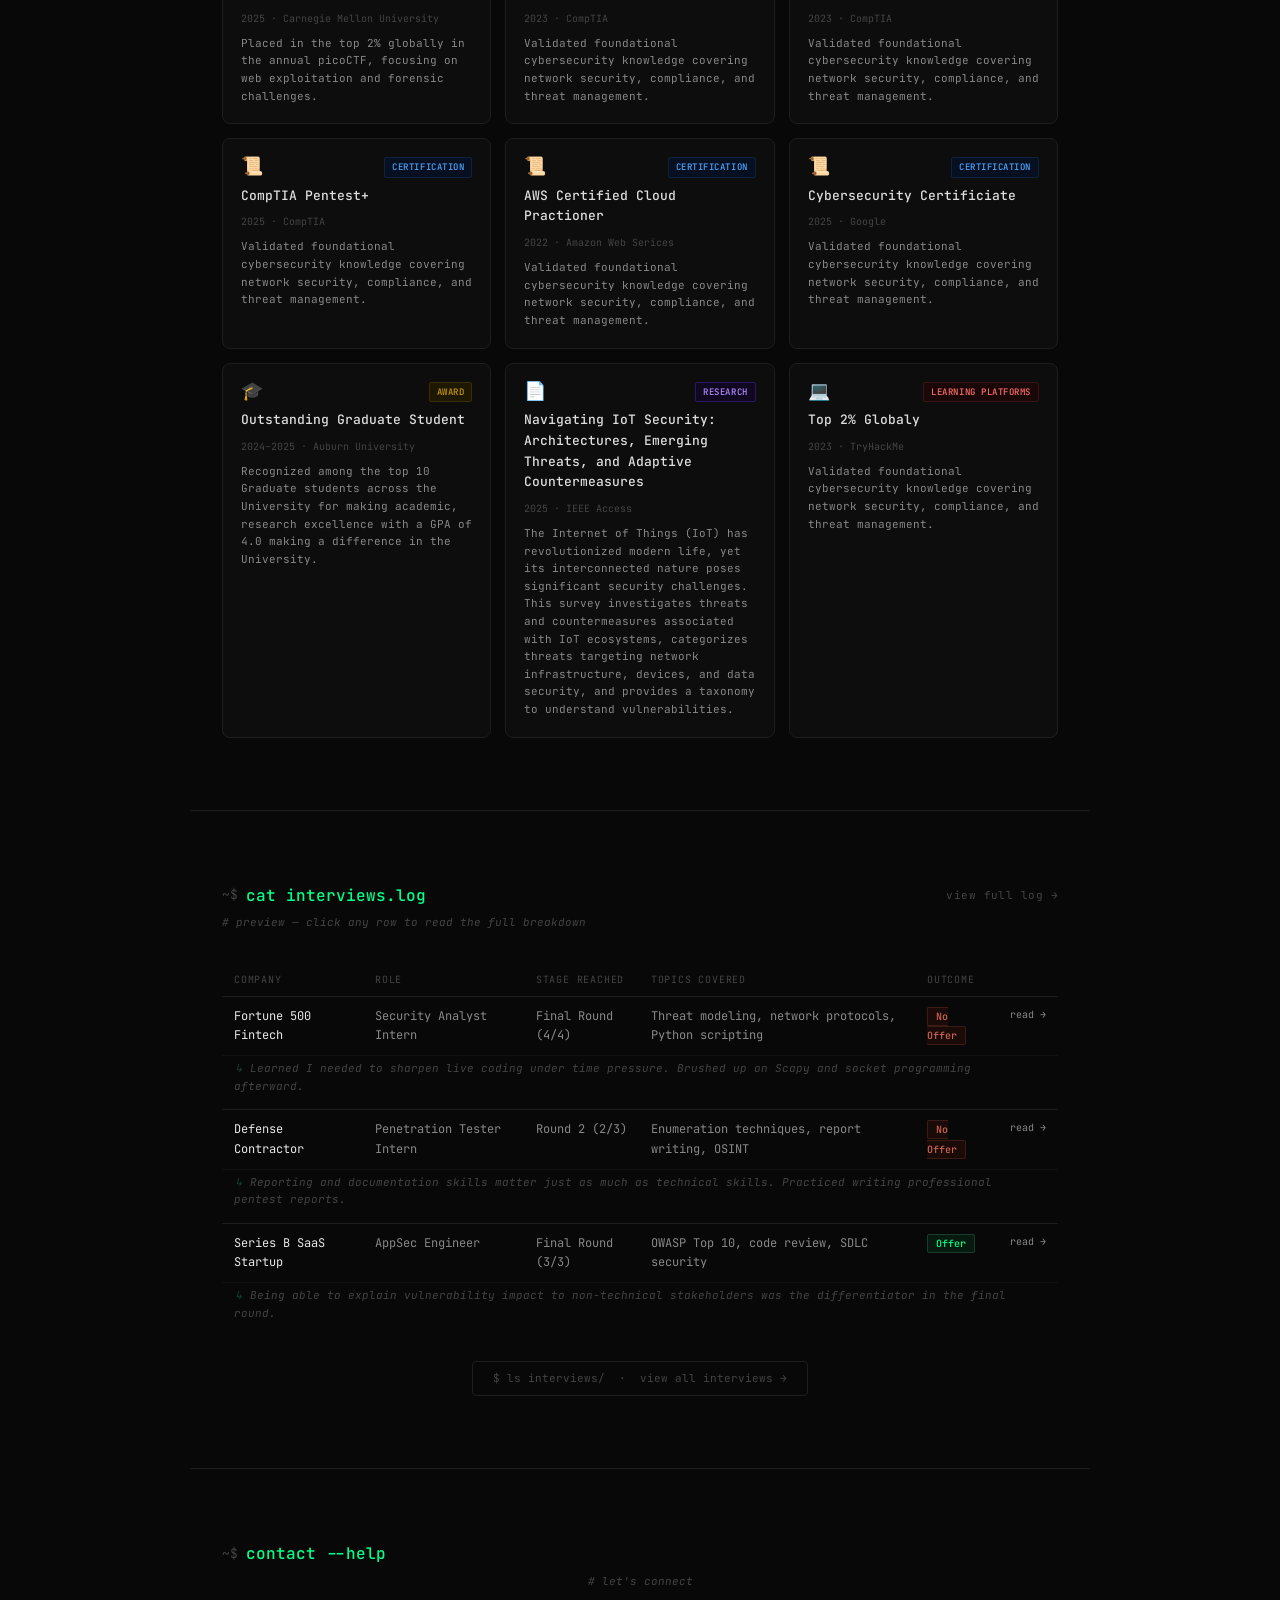
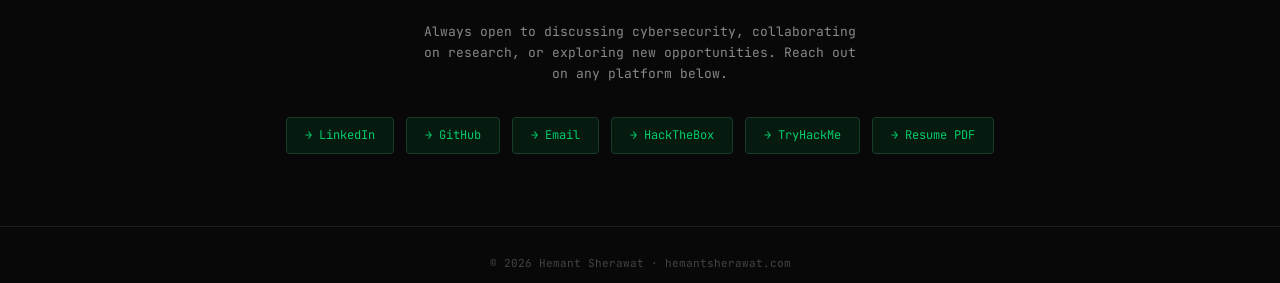
==== commit 623b06de: "update achievement titles to include hyperlinks and adjust badge styles" ====
--- a/index.html
+++ b/index.html
@@ -598,7 +598,8 @@
           <span class="ach-icon">📜</span>
           <span class="ach-badge badge-blue">Certification</span>
         </div>
-        <div class="ach-title"><a href="https://www.credly.com/badges/3f167e76-631f-4651-832e-de14801d1ad6/public_url" target="_blank">CompTIA Security+</a></div>
+        <div class="ach-title"><a href="https://www.credly.com/badges/3f167e76-631f-4651-832e-de14801d1ad6/public_url" target="_blank">
+          CompTIA Security+</a></div>
         <div class="ach-meta">2023 · CompTIA</div>
         <div class="ach-desc">Validated foundational cybersecurity knowledge covering network security, compliance, and threat management.</div>
       </div>
@@ -609,7 +610,8 @@
           <span class="ach-icon">📜</span>
           <span class="ach-badge badge-blue">Certification</span>
         </div>
-        <div class="ach-title">CompTIA Network+</div>
+        <div class="ach-title"><a href="https://www.credly.com/badges/3829ad16-3578-4255-b01e-2c2039eecf99" target="_blank">
+          CompTIA Network+</a></div>
         <div class="ach-meta">2023 · CompTIA</div>
         <div class="ach-desc">Validated foundational cybersecurity knowledge covering network security, compliance, and threat management.</div>
       </div>
@@ -620,7 +622,8 @@
           <span class="ach-icon">📜</span>
           <span class="ach-badge badge-blue">Certification</span>
         </div>
-        <div class="ach-title">CompTIA Pentest+</div>
+        <div class="ach-title"><a href="https://www.credly.com/badges/9ea0c4f5-3439-4fb8-9724-430d5ce08ef4" target="_blank">
+          CompTIA Pentest+</a></div>
         <div class="ach-meta">2025 · CompTIA</div>
         <div class="ach-desc">Validated foundational cybersecurity knowledge covering network security, compliance, and threat management.</div>
       </div>
@@ -631,8 +634,9 @@
           <span class="ach-icon">📜</span>
           <span class="ach-badge badge-blue">Certification</span>
         </div>
-        <div class="ach-title">AWS Certified Cloud Practioner+</div>
-        <div class="ach-meta">2022 · CompTIA</div>
+        <div class="ach-title"><a href="https://www.credly.com/badges/f02175fc-f202-4f2a-b4bc-18210d9a7d42" target="_blank">
+          AWS Certified Cloud Practioner</a></div>
+        <div class="ach-meta">2022 · Amazon Web Serices</div>
         <div class="ach-desc">Validated foundational cybersecurity knowledge covering network security, compliance, and threat management.</div>
       </div>
 
@@ -642,7 +646,8 @@
           <span class="ach-icon">📜</span>
           <span class="ach-badge badge-blue">Certification</span>
         </div>
-        <div class="ach-title">Cybersecurity Certificiate</div>
+        <div class="ach-title"><a href="https://www.credly.com/badges/98db9c17-31bd-43ec-a695-d0eeaa035645" target="_blank">
+          Cybersecurity Certificiate</a></div>
         <div class="ach-meta">2025 · Google</div>
         <div class="ach-desc">Validated foundational cybersecurity knowledge covering network security, compliance, and threat management.</div>
       </div>
@@ -653,10 +658,13 @@
           <span class="ach-icon">🎓</span>
           <span class="ach-badge badge-gold">Award</span>
         </div>
-        <div class="ach-title">Outstanding Graduate Student</div>
+        <div class="ach-title"><a href="https://graduate.auburn.edu/current-students/programs-awards/oma-winners.php?utm_source=Graduate-School&utm_medium=web" target="_blank">
+          Outstanding Graduate Student</a>
+        </div>
         <div class="ach-meta">2024–2025 · Auburn University</div>
         <div class="ach-desc">Recognized among the top 10 Graduate students across the University for making academic, research excellence with 
-          a GPA of 4.0 making a difference in the University.</div>
+          a GPA of 4.0 making a difference in the University.
+        </div>
       </div>
 
       <!-- RESEARCH / PUBLICATION — badge-purple -->
@@ -665,7 +673,10 @@
           <span class="ach-icon">📄</span>
           <span class="ach-badge badge-purple">Research</span>
         </div>
-        <div class="ach-title">Navigating IoT Security: Architectures, Emerging Threats, and Adaptive Countermeasures</div>
+        <div class="ach-title"><a href="https://ieeexplore.ieee.org/document/11023242" target="_blank">
+        Navigating IoT Security: Architectures, Emerging Threats, and Adaptive Countermeasures
+        </a>
+        </div>
         <div class="ach-meta">2025 · IEEE Access</div>
         <div class="ach-desc">The Internet of Things (IoT) has revolutionized modern life, yet its interconnected nature poses significant security challenges. 
           This survey investigates threats and countermeasures associated with IoT ecosystems, categorizes threats targeting network infrastructure, devices, and data security, 
@@ -678,7 +689,9 @@
           <span class="ach-icon">💻</span>
           <span class="ach-badge badge-red">Learning Platforms</span>
         </div>
-        <div class="ach-title">Top 2% Globaly</div>
+        <div class="ach-title"><a href="https://tryhackme.com/p/bigsusman" target="_blank">
+          Top 2% Globaly</a>
+        </div>
         <div class="ach-meta">2023 · TryHackMe</div>
         <div class="ach-desc">Validated foundational cybersecurity knowledge covering network security, compliance, and threat management.</div>
       </div>
--- a/styles.css
+++ b/styles.css
@@ -391,8 +391,8 @@
 }
 .tl-dot.active    { background: var(--accent); }
 .tl-year          { font-size: 10px; color: var(--text-dim);  margin-bottom: 3px; }
-.tl-org          { font-size: 13px; color: #ddd; font-weight: 500; margin-bottom: 2px; }
-.tl-role           { font-size: 11px; color: var(--accent-dim); margin-bottom: 4px; }
+.tl-role          { font-size: 13px; color: #ddd; font-weight: 500; margin-bottom: 2px; }
+.tl-org           { font-size: 11px; color: var(--accent-dim); margin-bottom: 4px; }
 .tl-desc          { font-size: 11px; color: var(--text-muted); line-height: 1.6; }
 
 
@@ -484,13 +484,27 @@
   text-transform: uppercase;
 }
 .badge-gold   { color: #c8960c; background: #1f1800; border: 0.5px solid #3d2e00; }
-.badge-red   { color: #c80f0c; background: #1f1800; border: 0.5px solid #3d2e00; }
 .badge-blue   { color: #4da6ff; background: #071020; border: 0.5px solid #0d2440; }
 .badge-green  { color: var(--accent); background: var(--bg-accent-faint); border: 0.5px solid var(--border-accent); }
 .badge-purple { color: #b388ff; background: #0f0820; border: 0.5px solid #2a1860; }
 .ach-title  { font-size: 13px; color: #ddd; font-weight: 500; }
 .ach-meta   { font-size: 10px; color: var(--text-dim); }
 .ach-desc   { font-size: 11px; color: var(--text-muted); line-height: 1.6; }
+
+/* Achievement title links — inherit the card's text color so they
+   don't stand out as browser-default hyperlinks. Subtle green hover
+   is the only indicator they're clickable. No underline, no blue.
+   Applies to any <a> wrapped inside .ach-title. */
+.ach-title a {
+  color: inherit;
+  text-decoration: none;
+  transition: color 0.2s;
+}
+.ach-title a:hover { color: var(--accent); }
+
+/* badge-red — for learning platforms or any custom category.
+   To add more badge colors, copy this pattern and change the class name. */
+.badge-red { color: #ff6b6b; background: #1a0808; border: 0.5px solid #3d1414; }
 
 
 /* ----------------------------------------------------------------
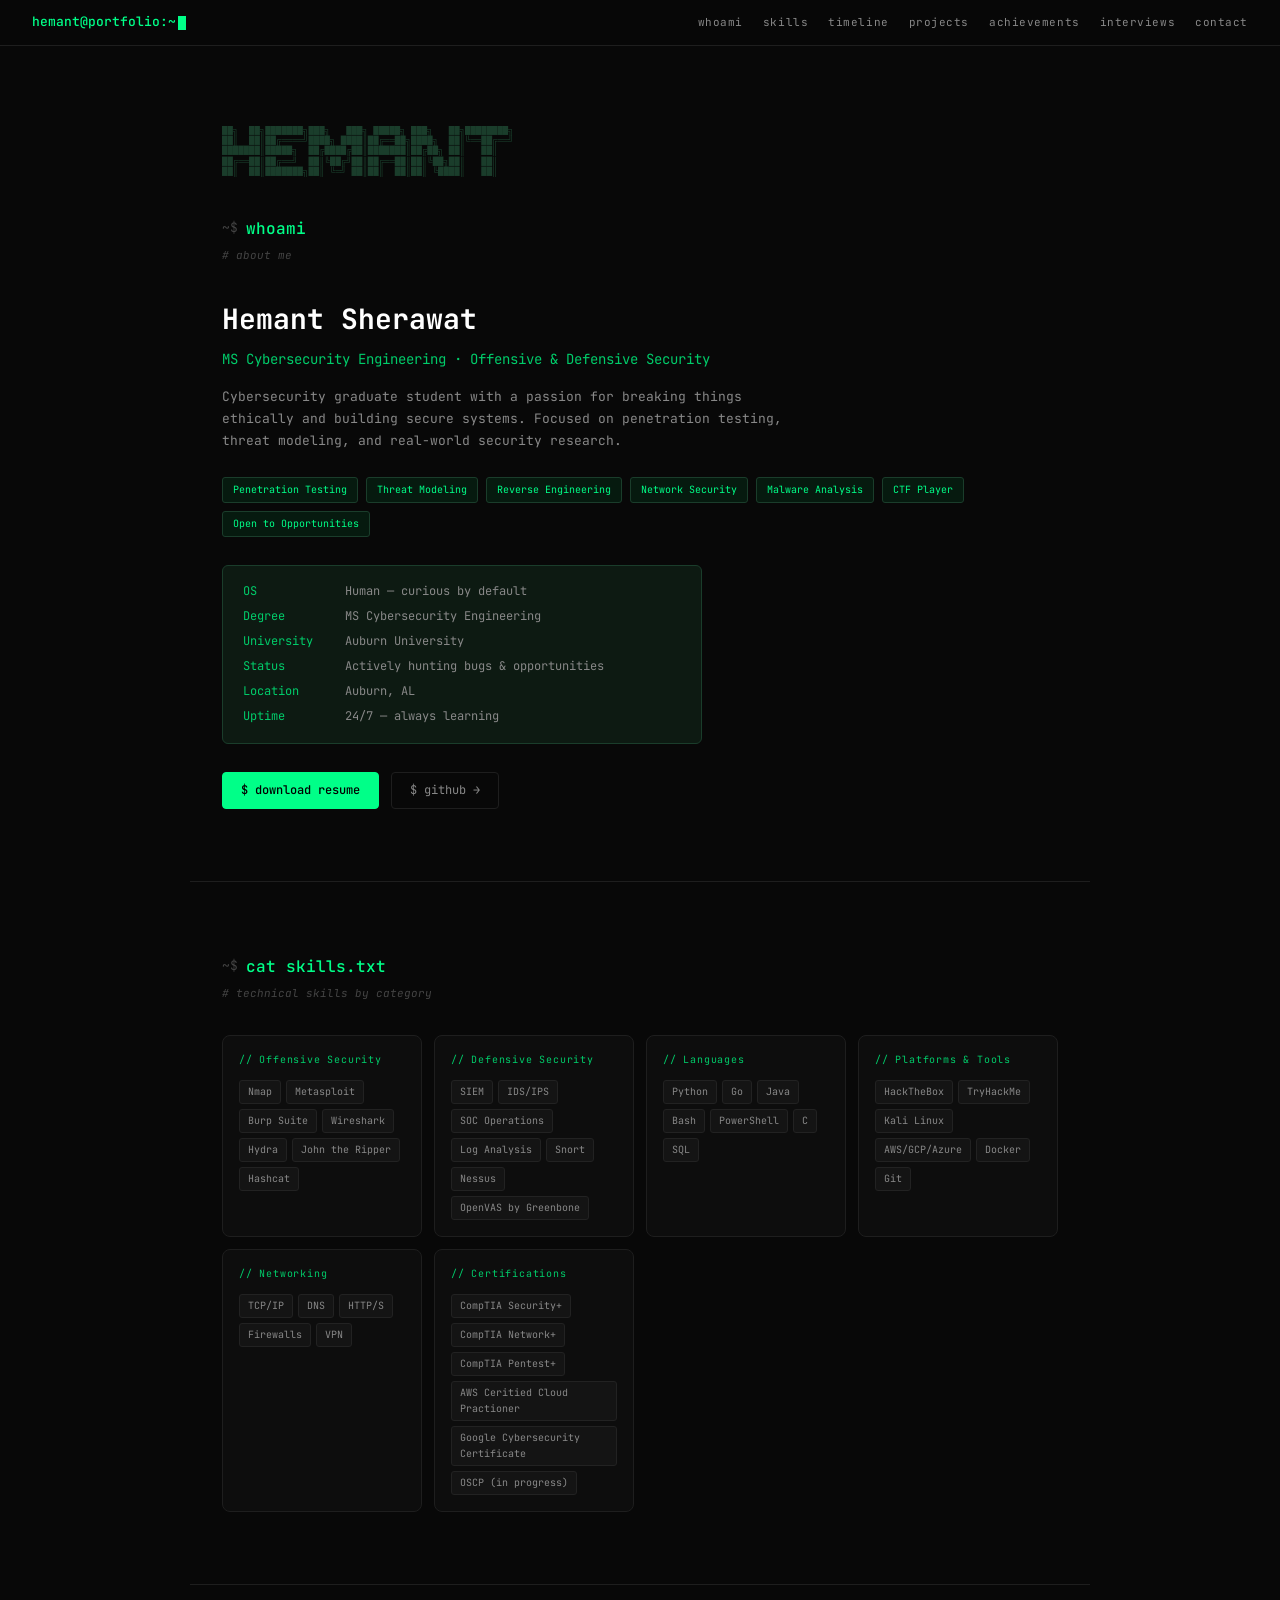
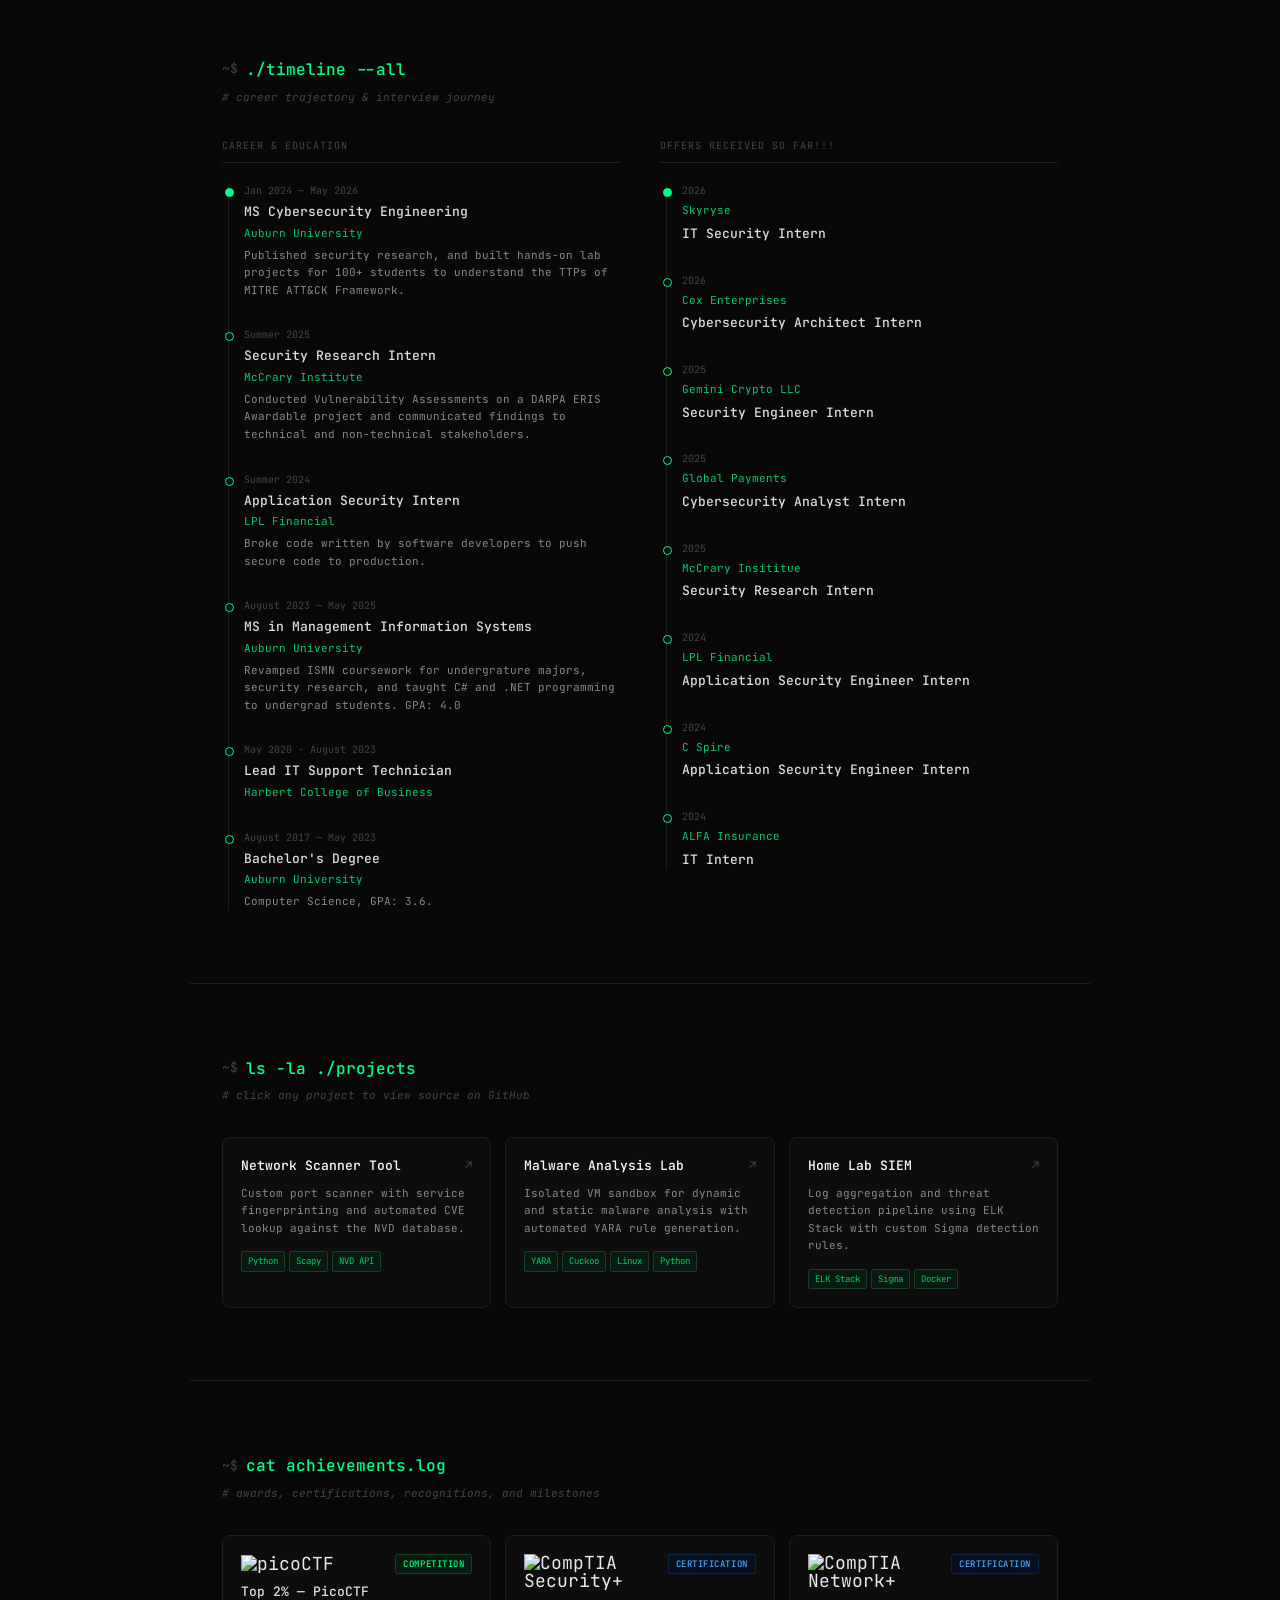
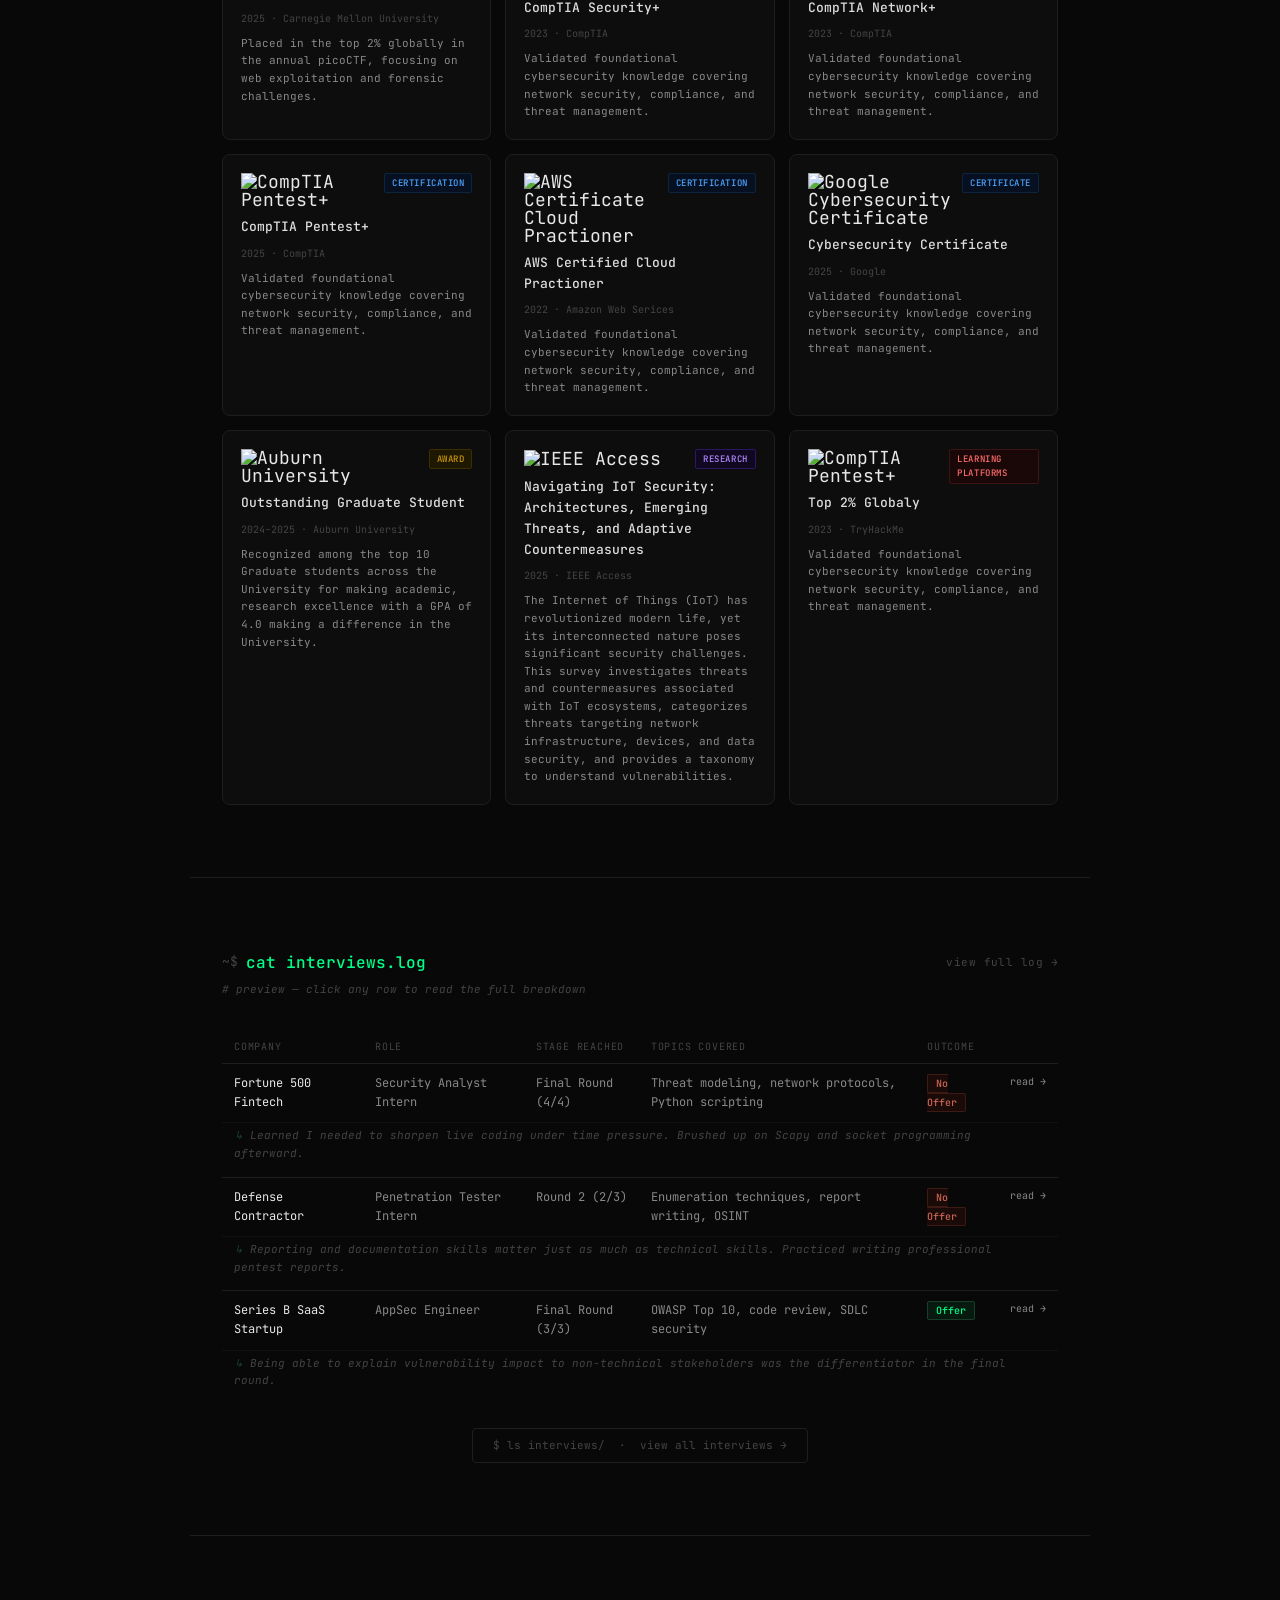
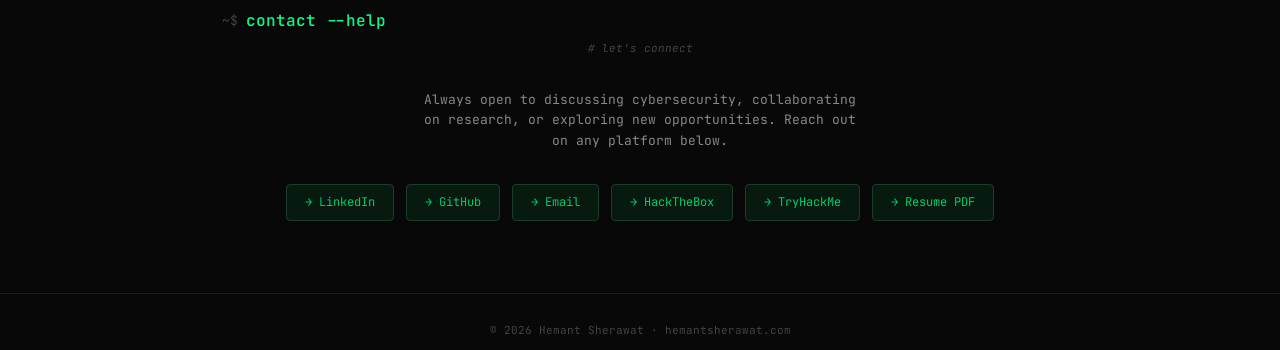
==== commit 1dd895bd: "update achievement icons to use images and adjust titles for clarity" ====
--- a/index.html
+++ b/index.html
@@ -584,7 +584,14 @@
       <!-- CTF / COMPETITION — badge-green -->
       <div class="achievement-item reveal">
         <div class="ach-top">
-          <span class="ach-icon">🏆</span>
+          <span class="ach-icon">
+            <img 
+            src="https://play.picoctf.org/api/media/picoCTF_p_logo_4c_3_NoYG1qU_3zBp50s.png" 
+            alt="picoCTF" 
+            width="48" 
+            height="48"
+            style="vertical-align: middle;">
+          </span>
           <span class="ach-badge badge-green">Competition</span>
         </div>
         <div class="ach-title">Top 2% — PicoCTF</div>
@@ -595,7 +602,14 @@
       <!-- CERTIFICATION — badge-blue -->
       <div class="achievement-item reveal">
         <div class="ach-top">
-          <span class="ach-icon">📜</span>
+          <span class="ach-icon">
+            <img 
+            src="https://images.credly.com/size/680x680/images/80d8a06a-c384-42bf-ad36-db81bce5adce/blob" 
+            alt="CompTIA Security+" 
+            width="48" 
+            height="48"
+            style="vertical-align: middle;">
+          </span>
           <span class="ach-badge badge-blue">Certification</span>
         </div>
         <div class="ach-title"><a href="https://www.credly.com/badges/3f167e76-631f-4651-832e-de14801d1ad6/public_url" target="_blank">
@@ -607,7 +621,14 @@
       <!-- CERTIFICATION — badge-blue -->
       <div class="achievement-item reveal">
         <div class="ach-top">
-          <span class="ach-icon">📜</span>
+          <span class="ach-icon">
+            <img 
+            src="https://images.credly.com/size/680x680/images/c70ba73e-3c8a-46fa-9d60-4a9af94ad662/blob" 
+            alt="CompTIA Network+" 
+            width="48" 
+            height="48"
+            style="vertical-align: middle;">
+          </span>
           <span class="ach-badge badge-blue">Certification</span>
         </div>
         <div class="ach-title"><a href="https://www.credly.com/badges/3829ad16-3578-4255-b01e-2c2039eecf99" target="_blank">
@@ -619,7 +640,14 @@
       <!-- CERTIFICATION — badge-blue -->
       <div class="achievement-item reveal">
         <div class="ach-top">
-          <span class="ach-icon">📜</span>
+          <span class="ach-icon">
+            <img 
+            src="https://images.credly.com/size/680x680/images/c7ac176b-15a3-4726-827a-e8cee8fe44dc/blob" 
+            alt="CompTIA Pentest+" 
+            width="48" 
+            height="48"
+            style="vertical-align: middle;">
+          </span>
           <span class="ach-badge badge-blue">Certification</span>
         </div>
         <div class="ach-title"><a href="https://www.credly.com/badges/9ea0c4f5-3439-4fb8-9724-430d5ce08ef4" target="_blank">
@@ -631,7 +659,14 @@
       <!-- CERTIFICATION — badge-blue -->
       <div class="achievement-item reveal">
         <div class="ach-top">
-          <span class="ach-icon">📜</span>
+          <span class="ach-icon">
+            <img 
+            src="https://images.credly.com/size/680x680/images/00634f82-b07f-4bbd-a6bb-53de397fc3a6/image.png" 
+            alt="AWS Certificate Cloud Practioner" 
+            width="48" 
+            height="48"
+            style="vertical-align: middle;">
+          </span>
           <span class="ach-badge badge-blue">Certification</span>
         </div>
         <div class="ach-title"><a href="https://www.credly.com/badges/f02175fc-f202-4f2a-b4bc-18210d9a7d42" target="_blank">
@@ -643,11 +678,18 @@
       <!-- CERTIFICATION — badge-blue -->
       <div class="achievement-item reveal">
         <div class="ach-top">
-          <span class="ach-icon">📜</span>
-          <span class="ach-badge badge-blue">Certification</span>
+          <span class="ach-icon">
+            <img 
+            src="https://images.credly.com/size/680x680/images/0bf0f2da-a699-4c82-82e2-56dcf1f2e1c7/image.png" 
+            alt="Google Cybersecurity Certificate" 
+            width="48" 
+            height="48"
+            style="vertical-align: middle;">
+          </span>
+          <span class="ach-badge badge-blue">Certificate</span>
         </div>
         <div class="ach-title"><a href="https://www.credly.com/badges/98db9c17-31bd-43ec-a695-d0eeaa035645" target="_blank">
-          Cybersecurity Certificiate</a></div>
+          Cybersecurity Certificate</a></div>
         <div class="ach-meta">2025 · Google</div>
         <div class="ach-desc">Validated foundational cybersecurity knowledge covering network security, compliance, and threat management.</div>
       </div>
@@ -655,7 +697,14 @@
       <!-- AWARD / HONOR — badge-gold -->
       <div class="achievement-item reveal">
         <div class="ach-top">
-          <span class="ach-icon">🎓</span>
+          <span class="ach-icon">
+            <img 
+            src="https://pbs.twimg.com/profile_images/1496223200090505220/0O7yAkCE_400x400.jpg" 
+            alt="Auburn University" 
+            width="48" 
+            height="48"
+            style="vertical-align: middle;">
+          </span>
           <span class="ach-badge badge-gold">Award</span>
         </div>
         <div class="ach-title"><a href="https://graduate.auburn.edu/current-students/programs-awards/oma-winners.php?utm_source=Graduate-School&utm_medium=web" target="_blank">
@@ -670,7 +719,14 @@
       <!-- RESEARCH / PUBLICATION — badge-purple -->
       <div class="achievement-item reveal">
         <div class="ach-top">
-          <span class="ach-icon">📄</span>
+          <span class="ach-icon">
+            <img 
+            src="https://ieeeaccess.ieee.org/wp-content/uploads/2025/06/ieee-white-logo.webp" 
+            alt="IEEE Access" 
+            width="48" 
+            height="48"
+            style="vertical-align: middle;">
+          </span>
           <span class="ach-badge badge-purple">Research</span>
         </div>
         <div class="ach-title"><a href="https://ieeexplore.ieee.org/document/11023242" target="_blank">
@@ -686,7 +742,14 @@
       <!-- LEARNING PLATFORMS — badge-red -->
       <div class="achievement-item reveal">
         <div class="ach-top">
-          <span class="ach-icon">💻</span>
+          <span class="ach-icon">
+            <img 
+            src="https://assets.tryhackme.com/img/logo/tryhackme_logo_full.svg" 
+            alt="CompTIA Pentest+" 
+            width="48" 
+            height="48"
+            style="vertical-align: middle;">
+          </span>
           <span class="ach-badge badge-red">Learning Platforms</span>
         </div>
         <div class="ach-title"><a href="https://tryhackme.com/p/bigsusman" target="_blank">
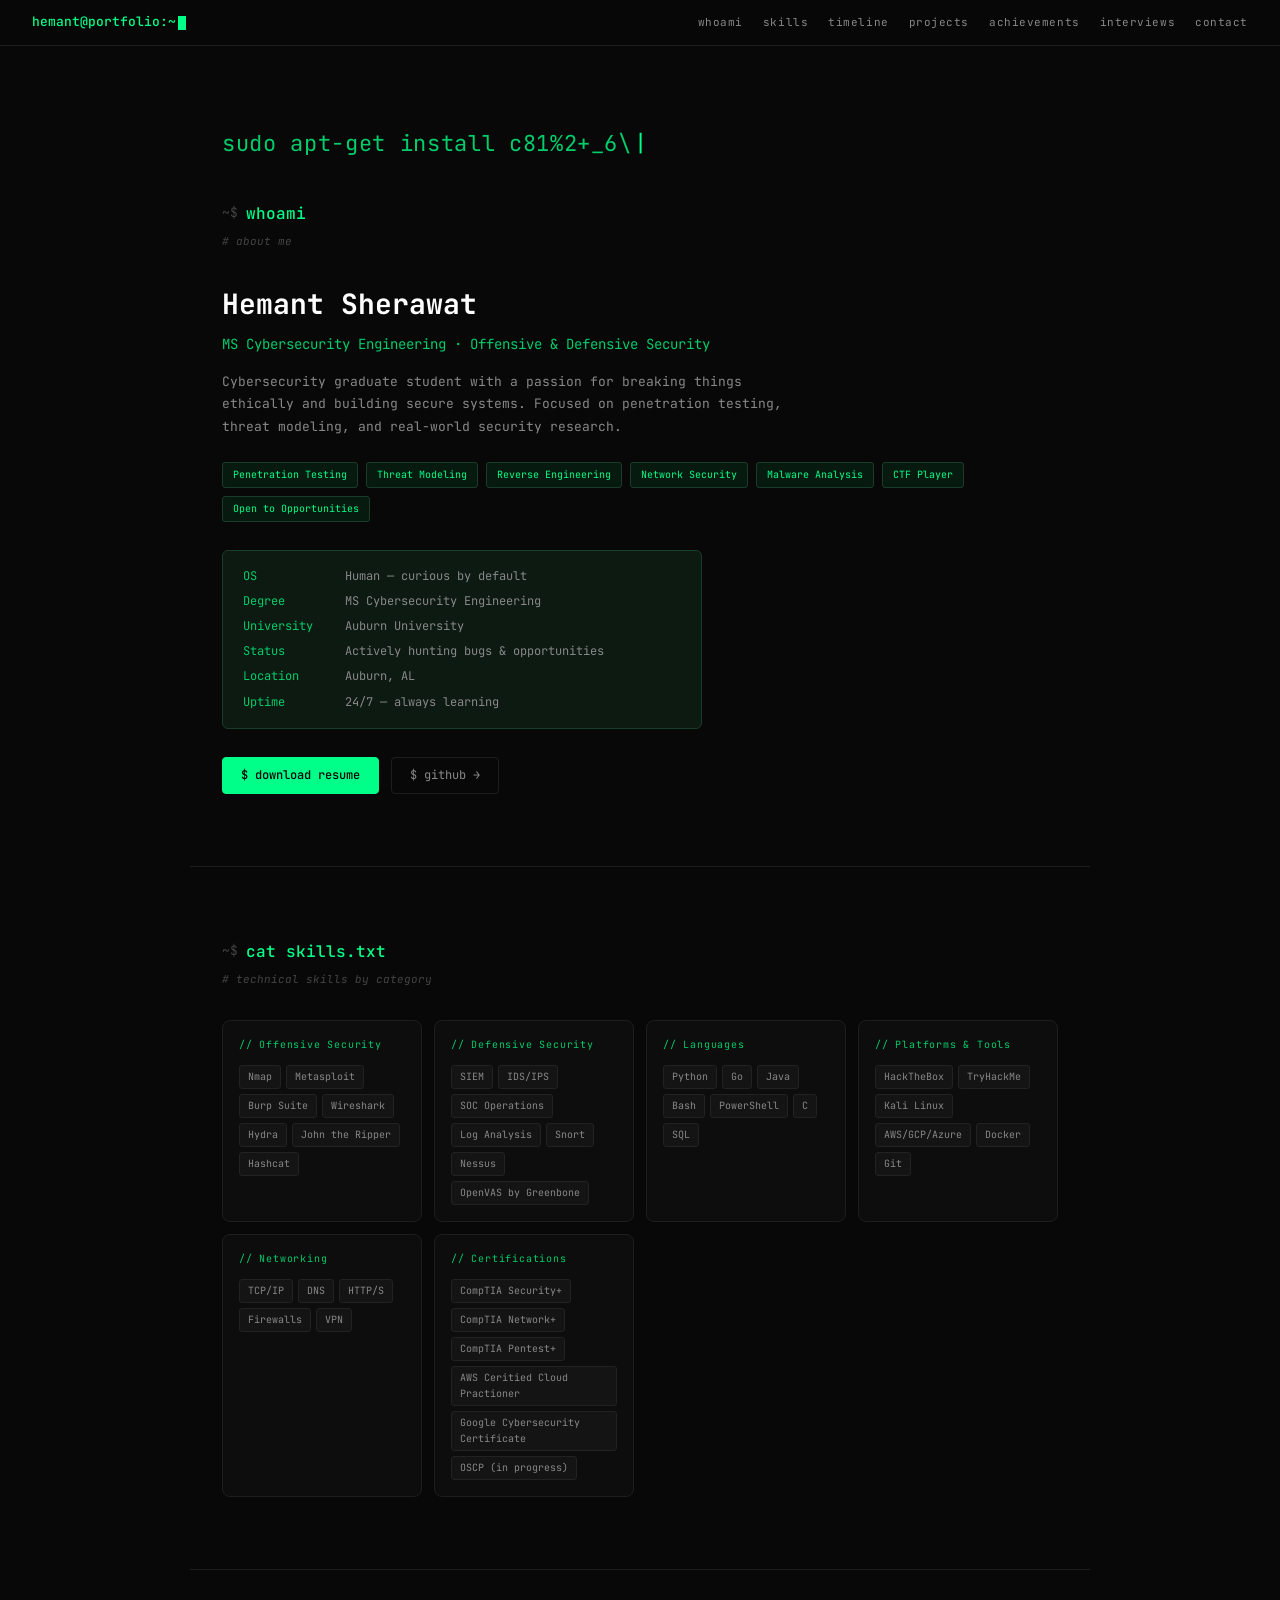
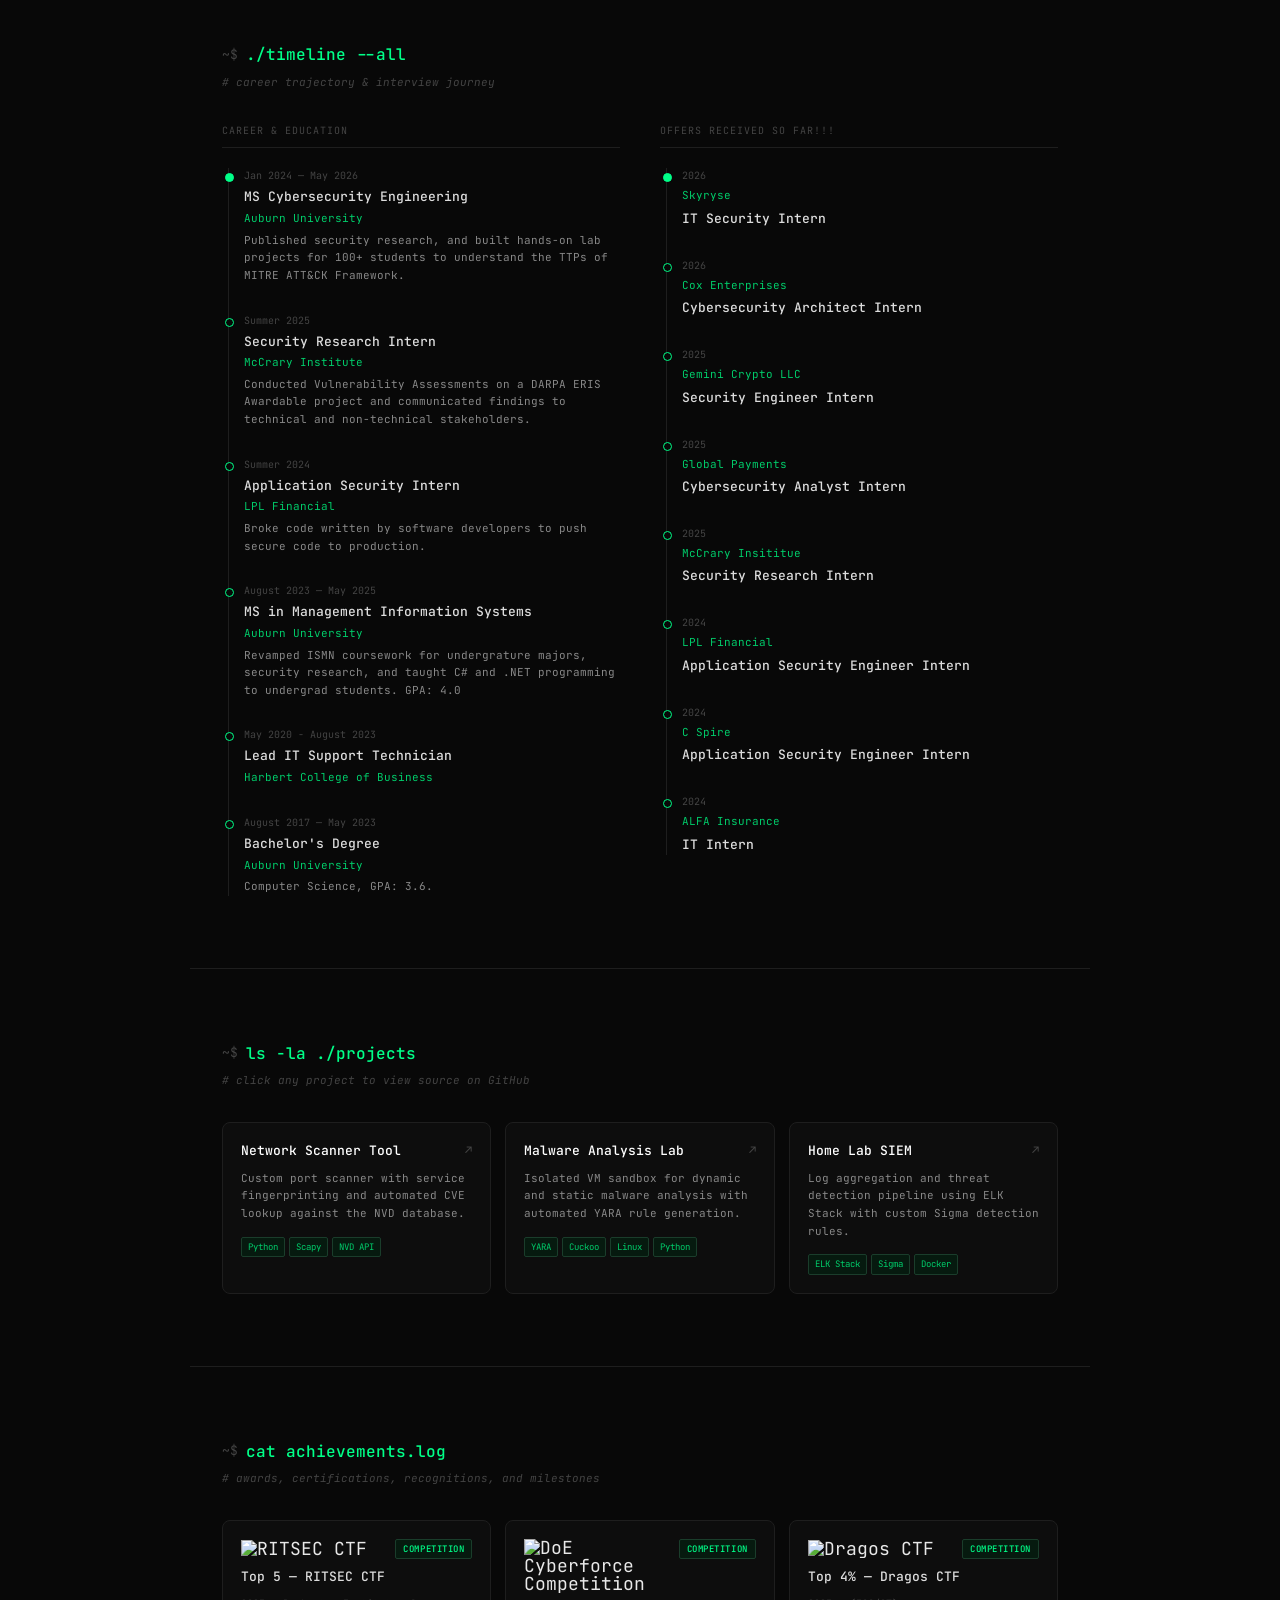
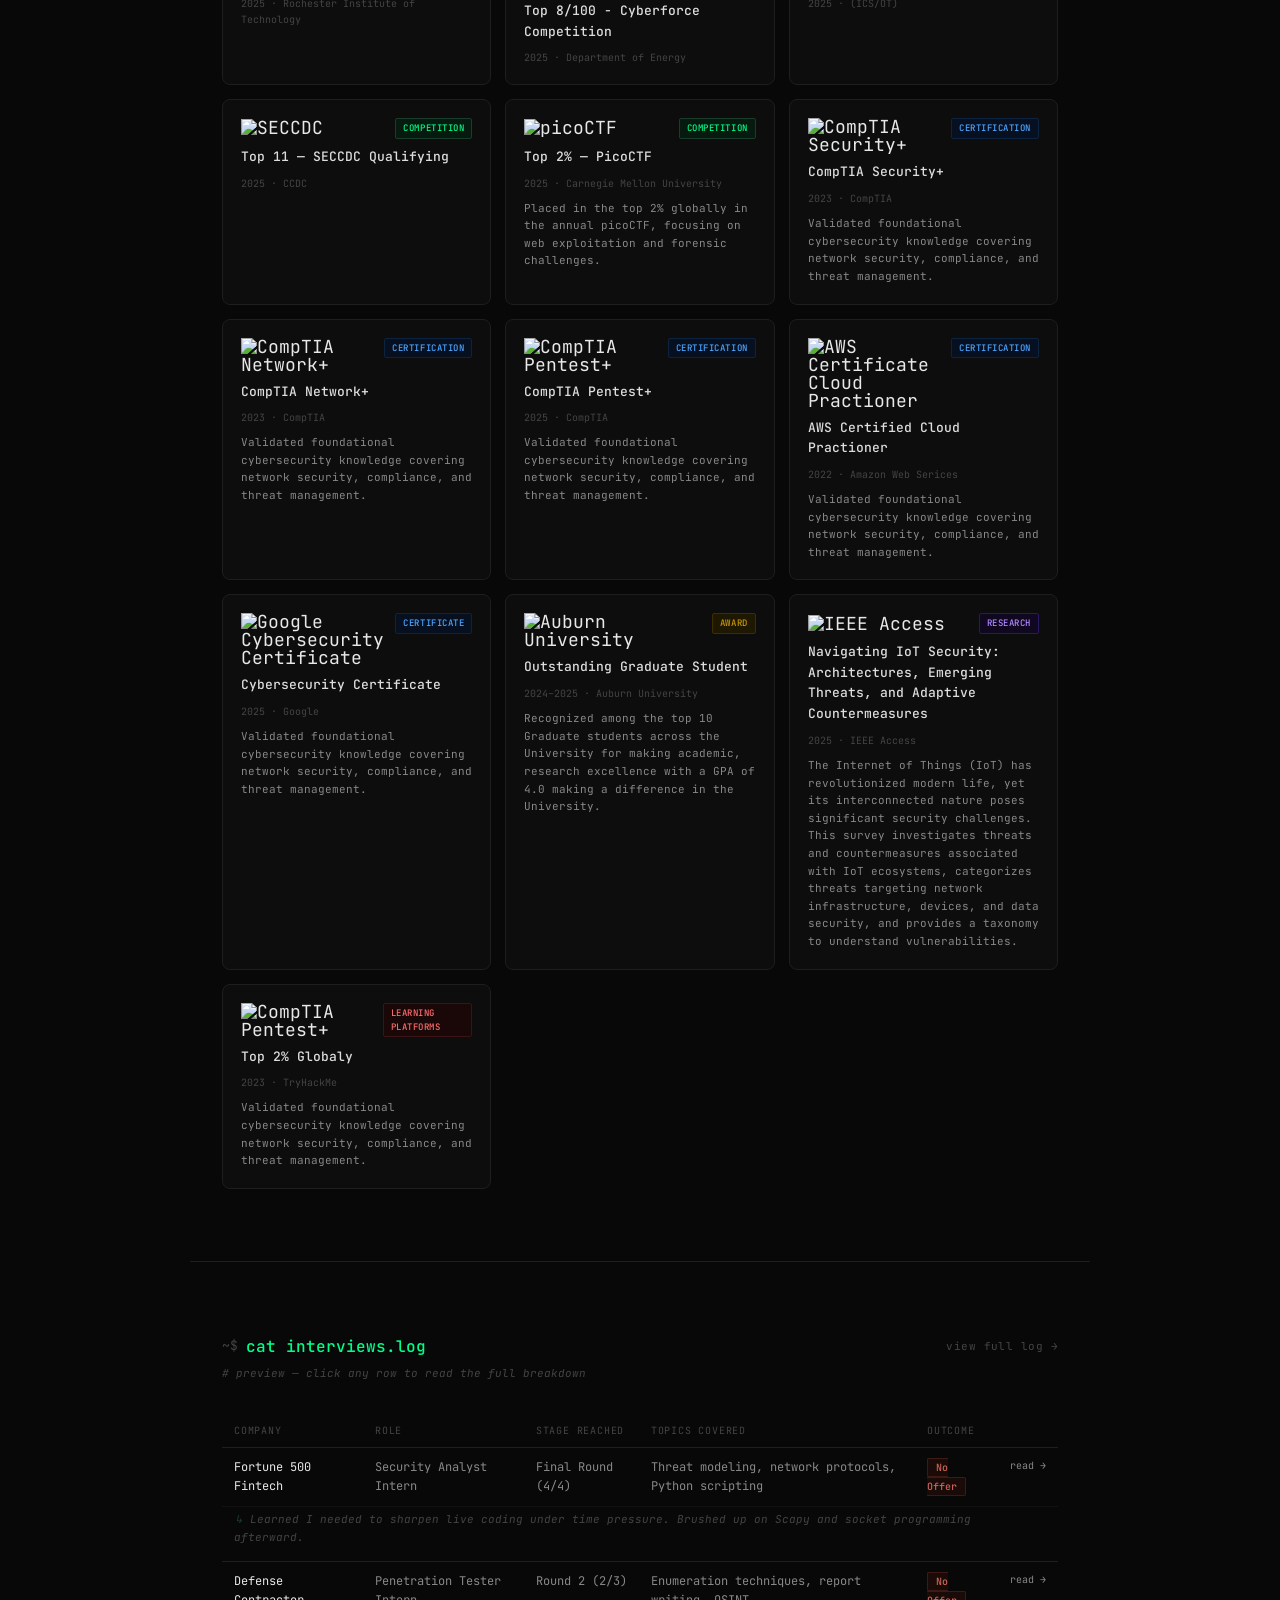
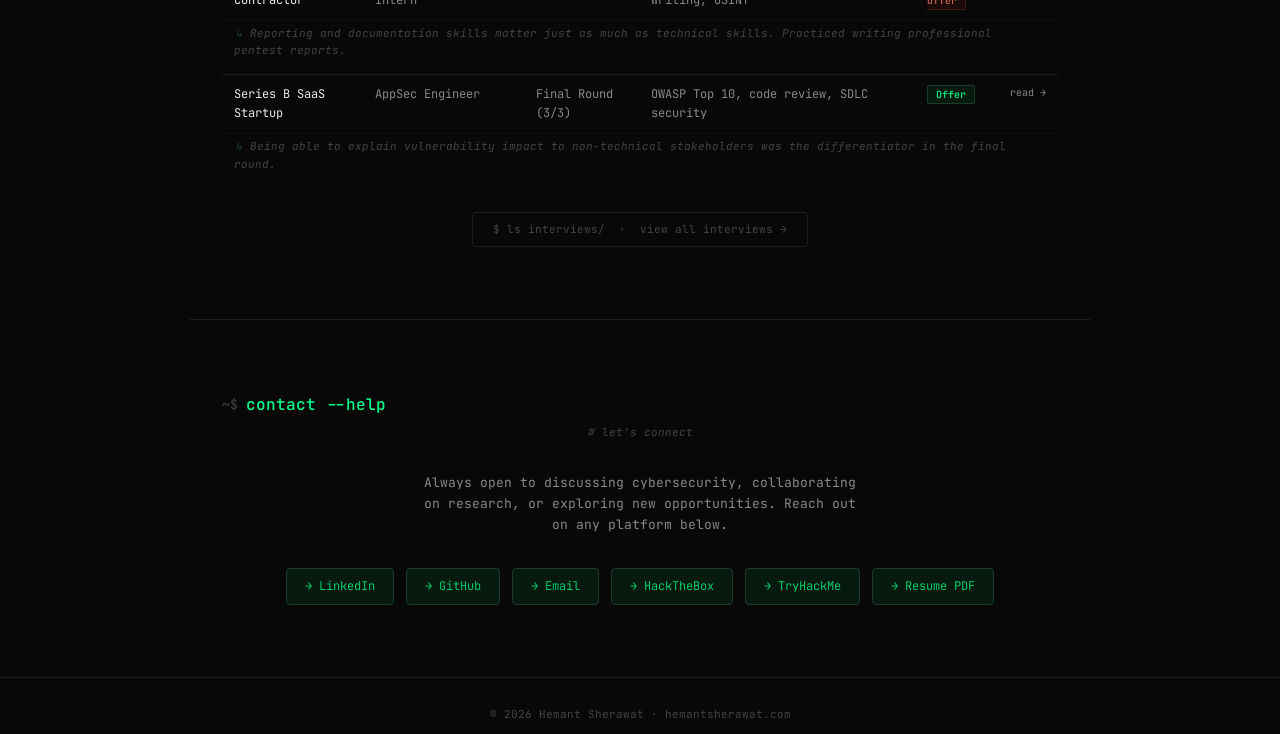
==== commit b0a97557: "add glitch cycler feature with customizable phrases and styles; update achievements section with new" ====
--- a/index.html
+++ b/index.html
@@ -85,14 +85,16 @@
   ============================================================ -->
   <section id="whoami">
 
-    <!-- ASCII ART — replace with your own from patorjk.com -->
-    <pre class="ascii-art">
-██╗  ██╗███████╗███╗   ███╗ █████╗ ███╗   ██╗████████╗
-██║  ██║██╔════╝████╗ ████║██╔══██╗████╗  ██║╚══██╔══╝
-███████║█████╗  ██╔████╔██║███████║██╔██╗ ██║   ██║
-██╔══██║██╔══╝  ██║╚██╔╝██║██╔══██║██║╚██╗██║   ██║
-██║  ██║███████╗██║ ╚═╝ ██║██║  ██║██║ ╚████║   ██║
-    </pre>
+    <!-- <div class="typewriter-wrapper">
+      <h1 class="typewriter-name" aria-label="Hemant Sherawat">
+        <span class="typewriter-text" data-text="Hemant Sherawat"></span><span class="typewriter-cursor">|</span>
+      </h1>
+      <p class="typewriter-tagline">Decrypting Tomorrow's Threats Today</p>
+    </div> -->
+
+     <div class="glitch-cycler">
+      <span class="glitch-cycler-text"></span><span class="glitch-cycler-cursor">|</span>
+    </div>
 
     <div class="section-cmd reveal">
       <div class="cmd-line">
@@ -582,6 +584,75 @@
     <div class="achievements-grid">
 
       <!-- CTF / COMPETITION — badge-green -->
+      
+      <div class="achievement-item reveal">
+        <div class="ach-top">
+          <span class="ach-icon">
+            <img 
+            src="https://encrypted-tbn0.gstatic.com/images?q=tbn:ANd9GcQiJPGWn08e8Y6hTYhaBxG8qWfhH0mrLBv4fQ&s" 
+            alt="RITSEC CTF" 
+            width="48" 
+            height="48"
+            style="vertical-align: middle;">
+          </span>
+          <span class="ach-badge badge-green">Competition</span>
+        </div>
+        <div class="ach-title">Top 5 — RITSEC CTF</div>
+        <div class="ach-meta">2025 · Rochester Institute of Technology</div>
+        <!-- <div class="ach-desc">Placed in the top 2% globally in the annual picoCTF, focusing on web exploitation and forensic challenges.</div> -->
+      </div>
+      
+      <div class="achievement-item reveal">
+        <div class="ach-top">
+          <span class="ach-icon">
+            <img 
+            src="https://newscenter.lbl.gov/wp-content/uploads/2018/11/cyberforce-600x600.png" 
+            alt="DoE Cyberforce Competition" 
+            width="48" 
+            height="48"
+            style="vertical-align: middle;">
+          </span>
+          <span class="ach-badge badge-green">Competition</span>
+        </div>
+        <div class="ach-title">Top 8/100 - Cyberforce Competition</div>
+        <div class="ach-meta">2025 · Department of Energy</div>
+        <!-- <div class="ach-desc">Placed in the top 2% globally in the annual picoCTF, focusing on web exploitation and forensic challenges.</div> -->
+      </div>
+      
+      <div class="achievement-item reveal">
+        <div class="ach-top">
+          <span class="ach-icon">
+            <img 
+            src="https://yt3.googleusercontent.com/-cVNM2yXinT3KLy8hEwXnf_vWM2WpuoMRZKmWduINDyrP_35V_97iydujwvELfWx3bdasBQXrA=s900-c-k-c0x00ffffff-no-rj" 
+            alt="Dragos CTF" 
+            width="48" 
+            height="48"
+            style="vertical-align: middle;">
+          </span>
+          <span class="ach-badge badge-green">Competition</span>
+        </div>
+        <div class="ach-title">Top 4% — Dragos CTF</div>
+        <div class="ach-meta">2025 · (ICS/OT)</div>
+        <!-- <div class="ach-desc">Placed in the top 2% globally in the annual picoCTF, focusing on web exploitation and forensic challenges.</div> -->
+      </div>
+
+      <div class="achievement-item reveal">
+        <div class="ach-top">
+          <span class="ach-icon">
+            <img 
+            src="https://cyberflorida.org/wp-content/smush-webp/seccdc_logo.png.webp" 
+            alt="SECCDC" 
+            width="48" 
+            height="48"
+            style="vertical-align: middle;">
+          </span>
+          <span class="ach-badge badge-green">Competition</span>
+        </div>
+        <div class="ach-title">Top 11 — SECCDC Qualifying</div>
+        <div class="ach-meta">2025 · CCDC </div>
+        <!-- <div class="ach-desc">Placed in the top 2% globally in the annual picoCTF, focusing on web exploitation and forensic challenges.</div> -->
+      </div>
+      
       <div class="achievement-item reveal">
         <div class="ach-top">
           <span class="ach-icon">
@@ -614,7 +685,7 @@
         </div>
         <div class="ach-title"><a href="https://www.credly.com/badges/3f167e76-631f-4651-832e-de14801d1ad6/public_url" target="_blank">
           CompTIA Security+</a></div>
-        <div class="ach-meta">2023 · CompTIA</div>
+          <div class="ach-meta">2023 · CompTIA</div>
         <div class="ach-desc">Validated foundational cybersecurity knowledge covering network security, compliance, and threat management.</div>
       </div>
 
--- a/styles.css
+++ b/styles.css
@@ -203,18 +203,42 @@
 ---------------------------------------------------------------- */
 #whoami { padding-top: 80px; }
 
-/* 7a. ASCII Art banner
-   Generate your own at: https://patorjk.com/software/taag/
-   Recommended fonts: ANSI Shadow, Big, Banner3
-   Paste the output into <pre class="ascii-art"> in index.html. */
-.ascii-art {
-  font-size: 9px;
-  line-height: 1.15;
-  color: #1a3d2b;
-  white-space: pre;
-  overflow-x: auto;
-  margin-bottom: 28px;
-  letter-spacing: 0;
+/* 7a. GLITCH CYCLER
+   Cycles through phrases with a scramble → resolve → hold → scramble out loop.
+
+   TO SWITCH BETWEEN SCRAMBLE STYLES:
+     Set GLITCH_CHARSET in main.js to 'hacker' or 'alpha'.
+
+   TO ADJUST SIZE:
+     Change font-size clamp values: (min, fluid, max).
+     Current: scales from 18px on mobile up to 28px on wide screens.
+
+   TO CHANGE COLOR:
+     .glitch-cycler-text  → the phrase text color
+     .glitch-cycler-cursor → the blinking | cursor color
+---------------------------------------------------------------- */
+.glitch-cycler {
+  font-size: clamp(14px, 2.2vw, 22px);
+  font-weight: 400;
+  color: var(--accent-dim);
+  letter-spacing: 0.03em;
+  margin-bottom: 40px;
+  min-height: 1.6em; /* prevents layout shift as phrases change length */
+  display: flex;
+  align-items: center;
+}
+
+/* The phrase text — colored by JS during scramble vs resolved states */
+.glitch-cycler-text { color: var(--accent-dim); }
+
+/* Scramble state — chars are bright green while randomizing */
+.glitch-cycler-text.scrambling { color: var(--accent); }
+
+/* Blinking cursor — reuses the blink keyframe from section 4 */
+.glitch-cycler-cursor {
+  color: var(--accent);
+  animation: blink 1s step-end infinite;
+  margin-left: 2px;
 }
 
 /* 7b. Name, Title, Description
@@ -679,5 +703,5 @@
   section                    { padding: 48px 20px; }
   .tl-layout                 { grid-template-columns: 1fr; }
   .hero-name                 { font-size: 22px; }
-  .ascii-art                 { font-size: 7px; }
+  /* Glitch name scales via clamp() — no override needed on mobile */
 }
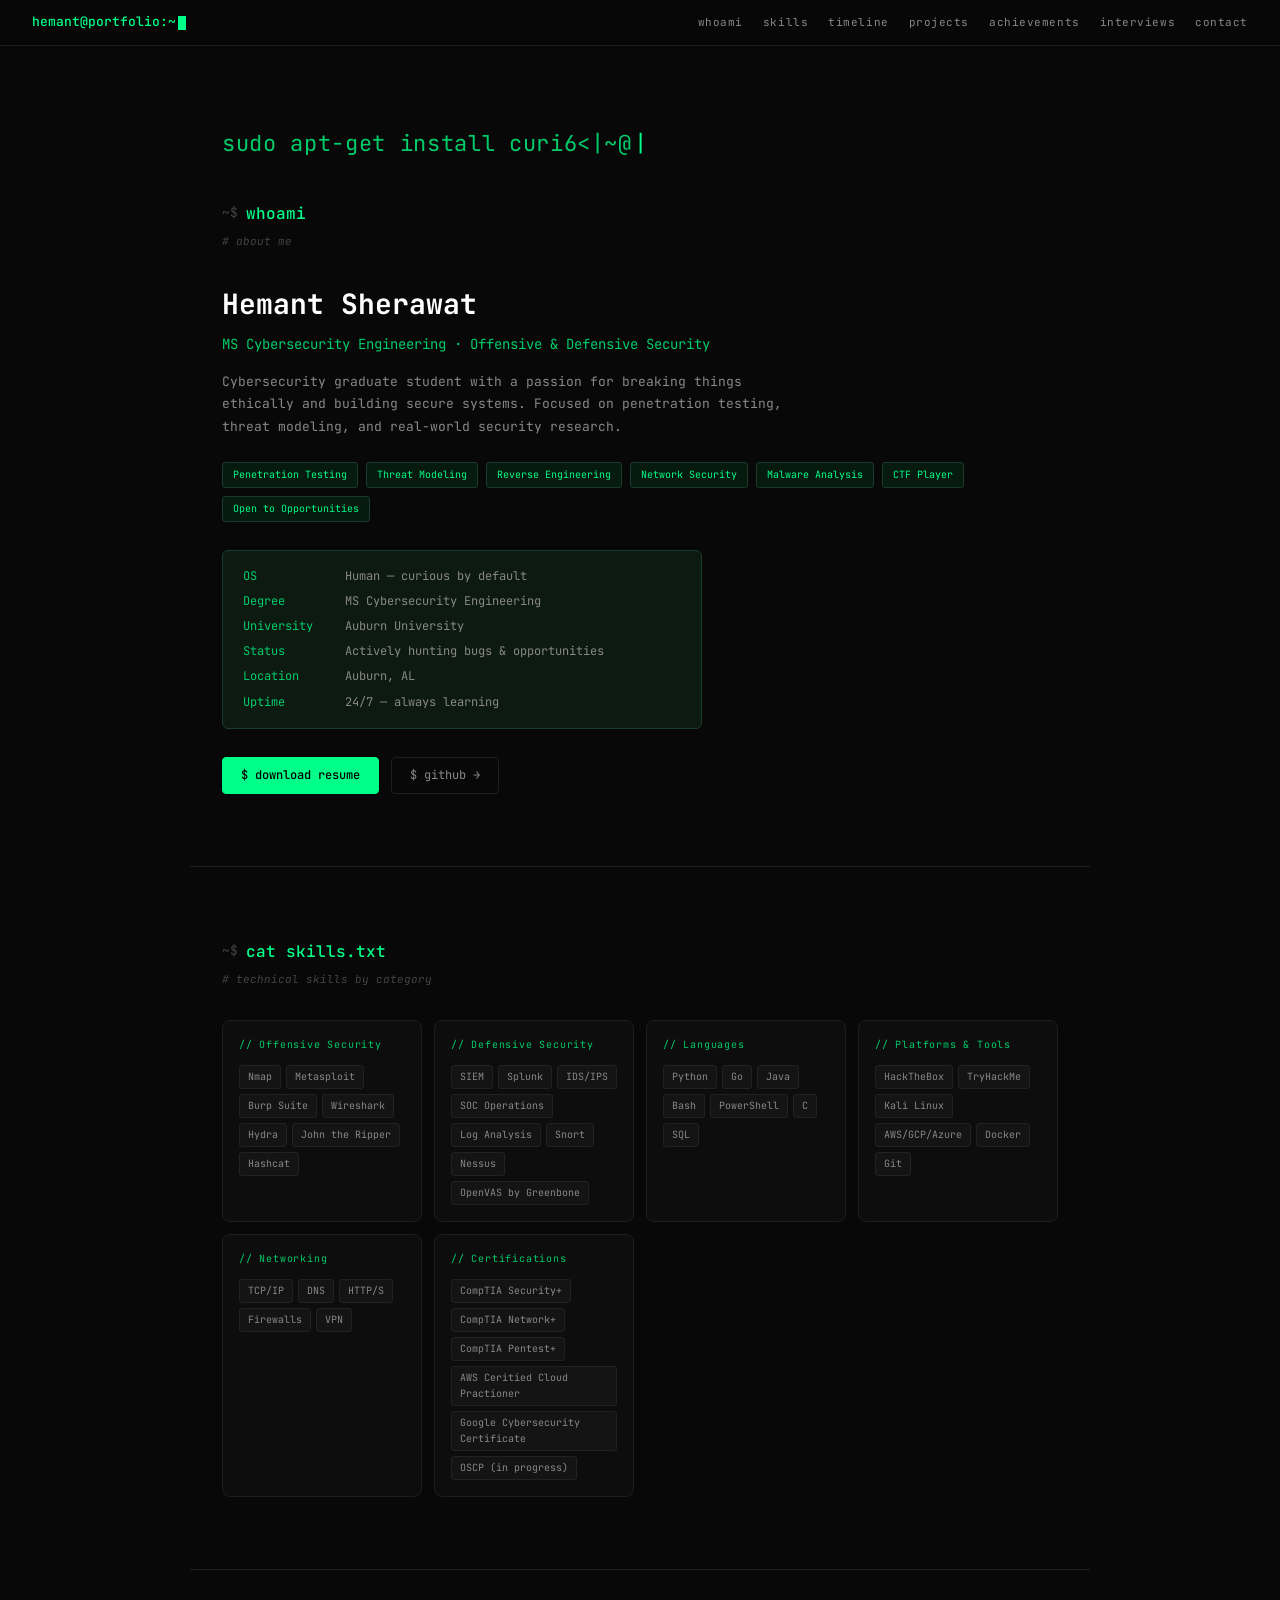
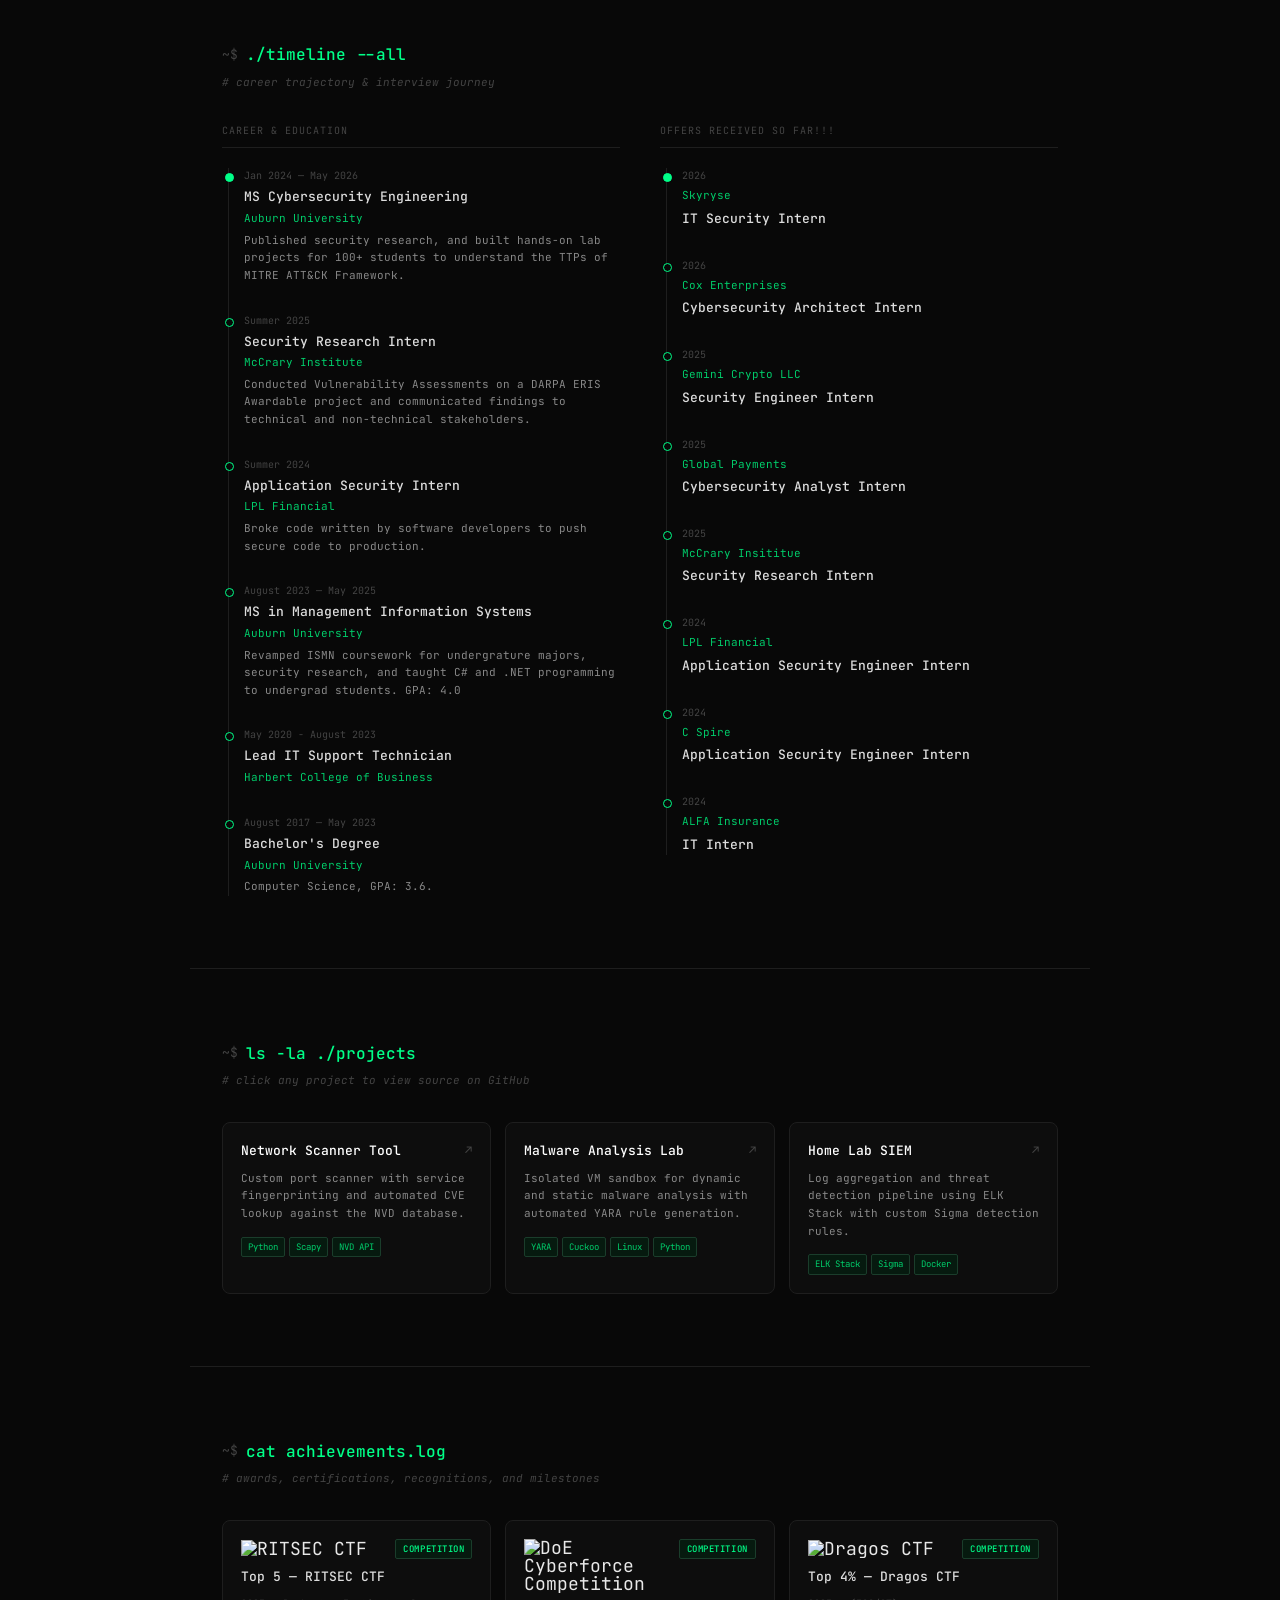
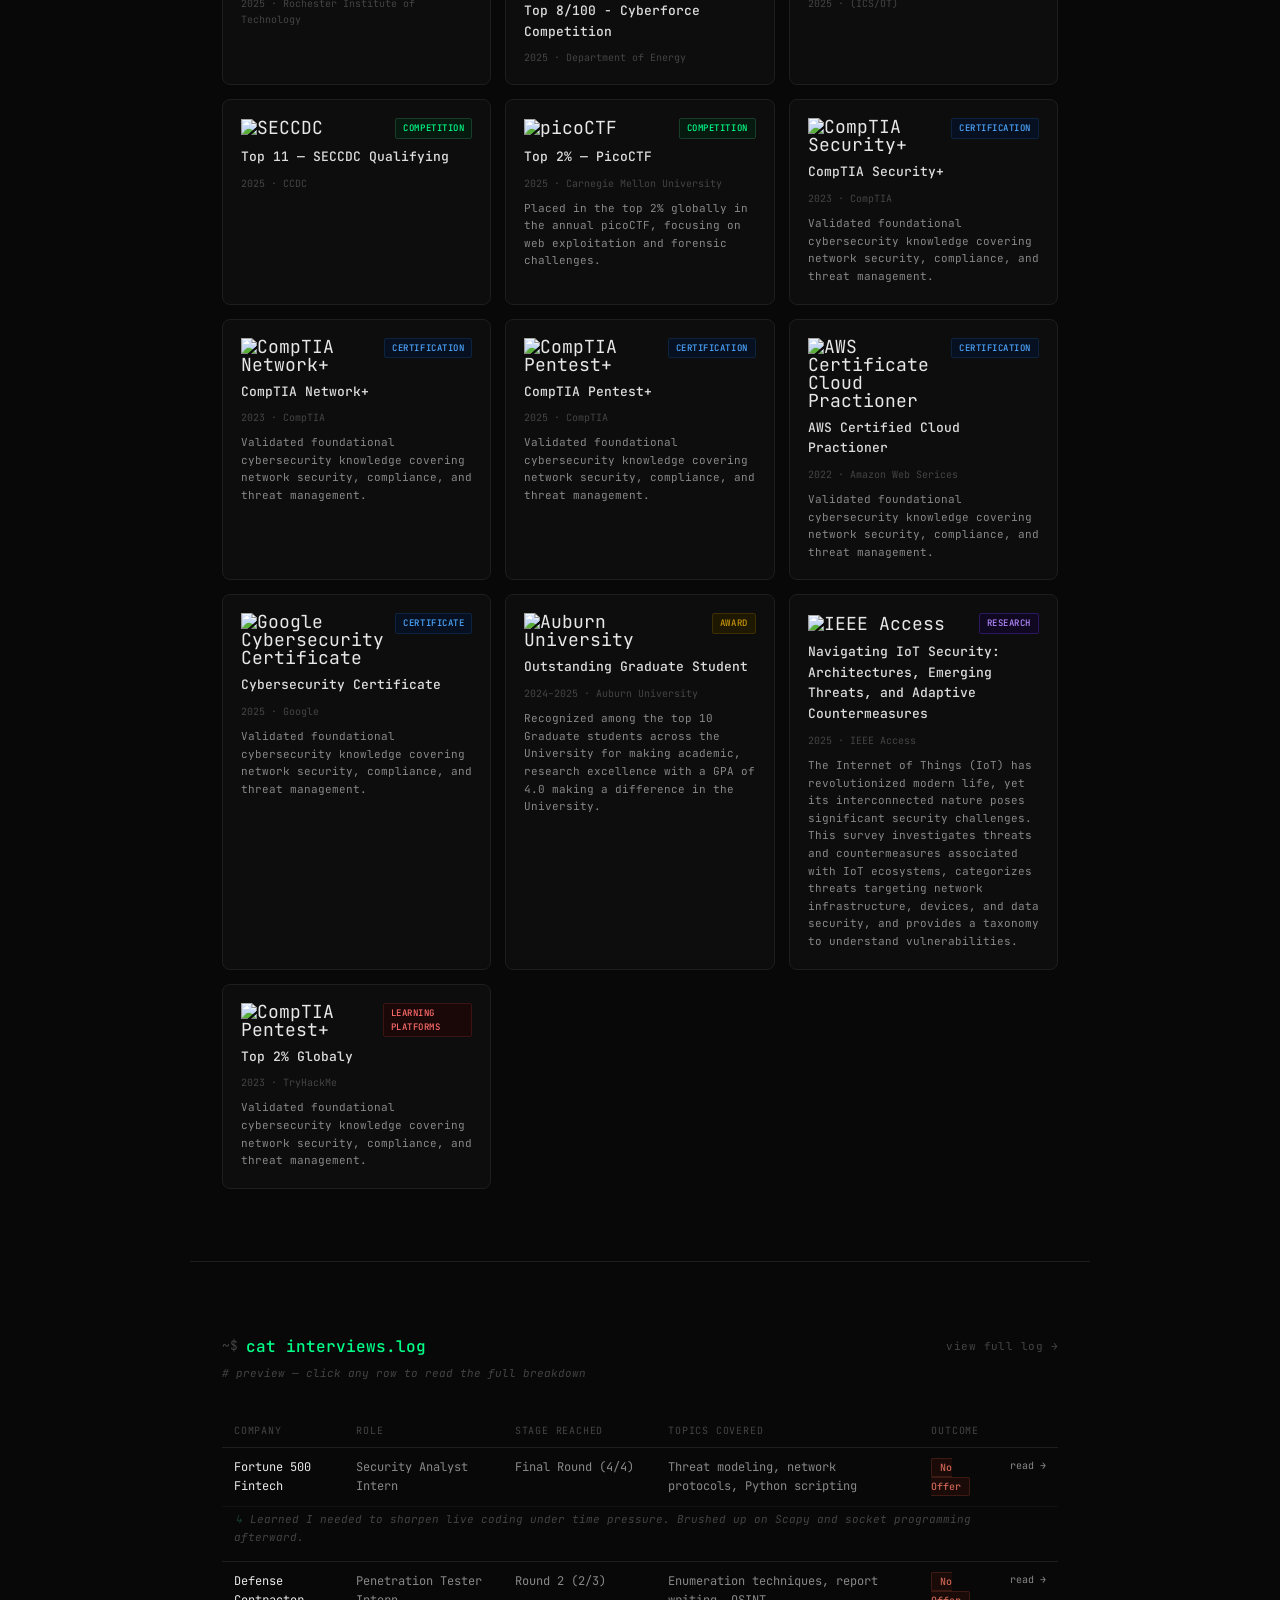
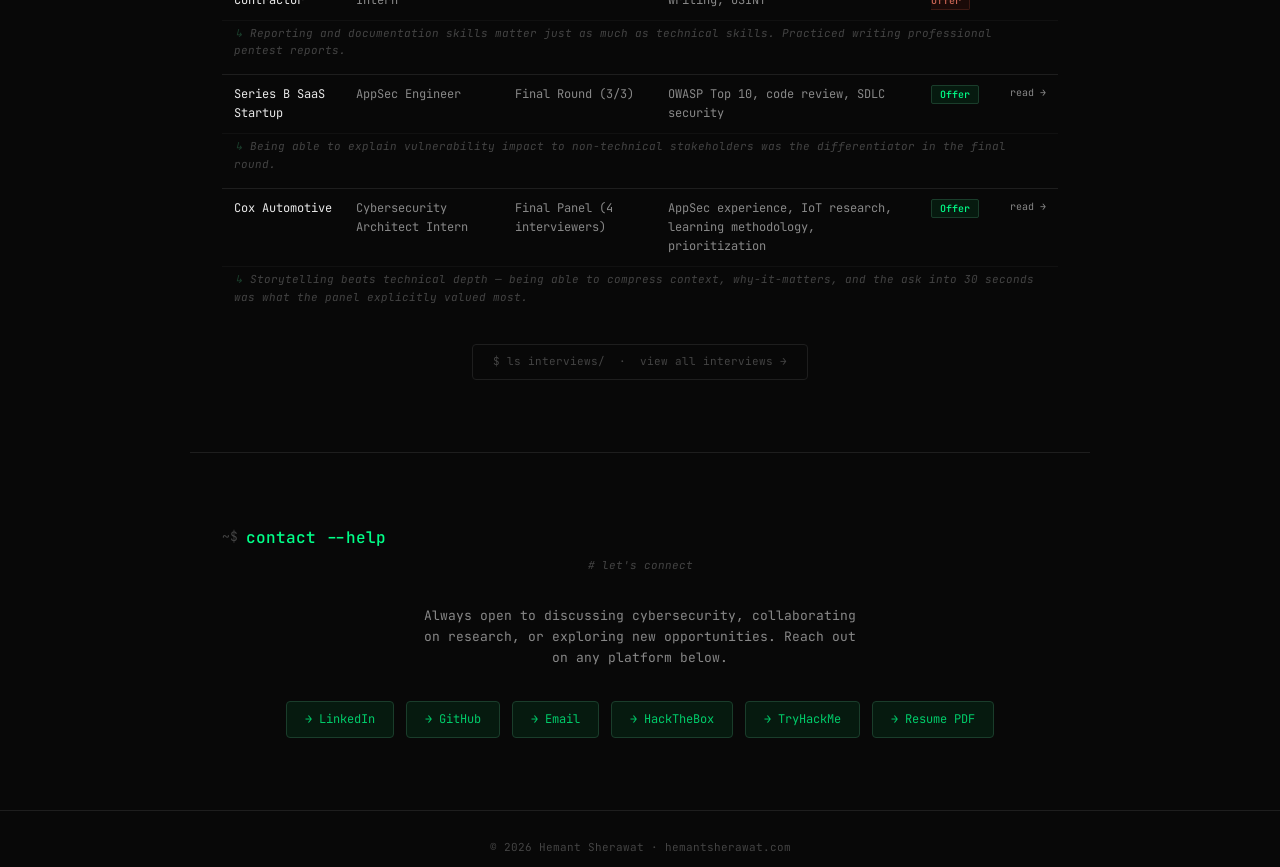
==== commit 7adb4ef1: "Add new interview entry for Cox Automotive Cybersecurity Architect Intern with offer status" ====
--- a/index.html
+++ b/index.html
@@ -200,6 +200,7 @@
         <div class="skill-cat-name">// Defensive Security</div>
         <div class="skill-pills">
           <span class="skill-pill">SIEM</span>
+          <span class="skill-pill">Splunk</span>
           <span class="skill-pill">IDS/IPS</span>
           <span class="skill-pill">SOC Operations</span>
           <span class="skill-pill">Log Analysis</span>
@@ -930,6 +931,21 @@
             <td colspan="6">Being able to explain vulnerability impact to non-technical stakeholders was the differentiator in the final round.</td>
           </tr>
 
+          </tr>
+          
+          <tr class="interview-row" data-href="./interviews/cox-automotive-cybersecurity-architect-intern.html">
+            <td class="td-company">Cox Automotive</td>
+            <td>Cybersecurity Architect Intern</td>
+            <td>Final Panel (4 interviewers)</td>
+            <td>AppSec experience, IoT research, learning methodology, prioritization</td>
+            <td><span class="status offer">Offer</span></td>
+            <td class="td-view">read →</td>
+          </tr>
+          <tr class="takeaway-row">
+            <td colspan="6">Storytelling beats technical depth — being able to compress context, why-it-matters, and the ask into 30 seconds was what the panel explicitly valued most.</td>
+          </tr>
+
+
           <!-- ADD MORE INTERVIEW ROWS ABOVE THIS LINE -->
           <!-- Remember: keep this to 3–4 previews. Full list → interviews/index.html -->
 
